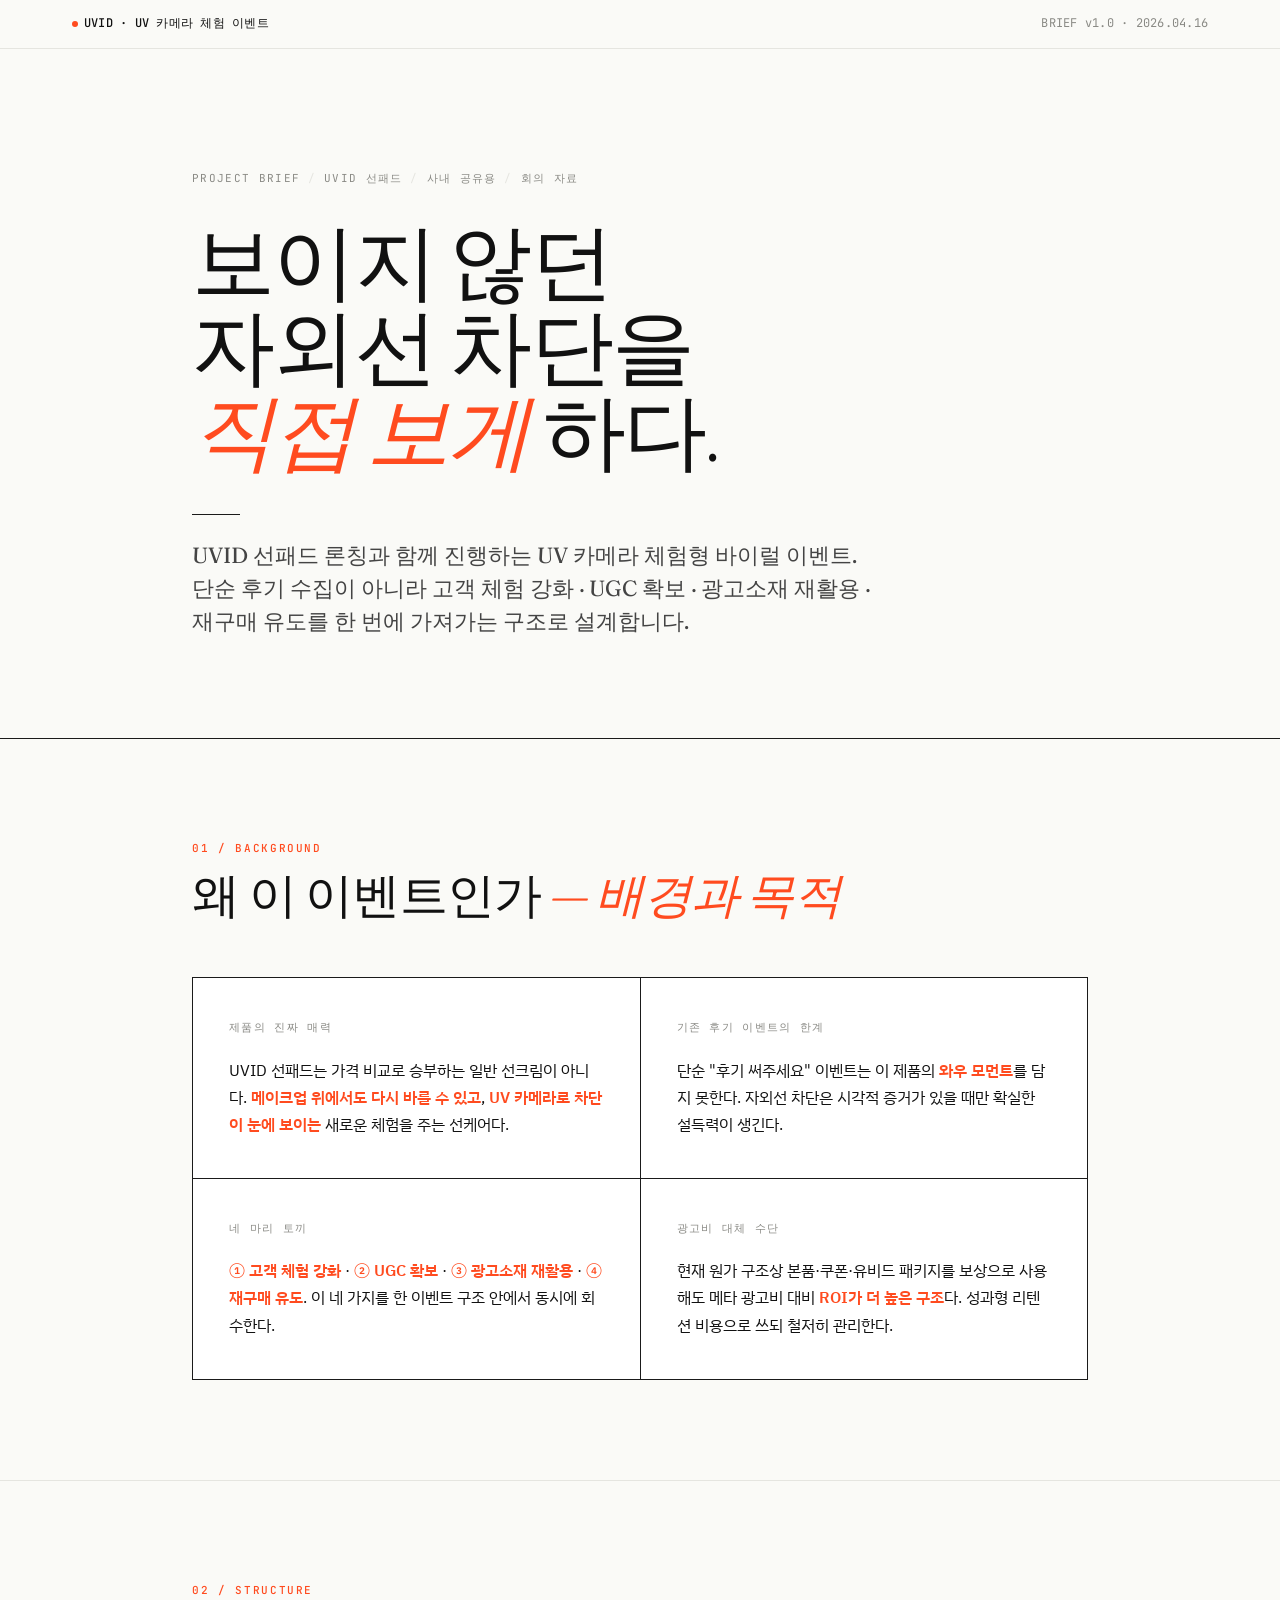
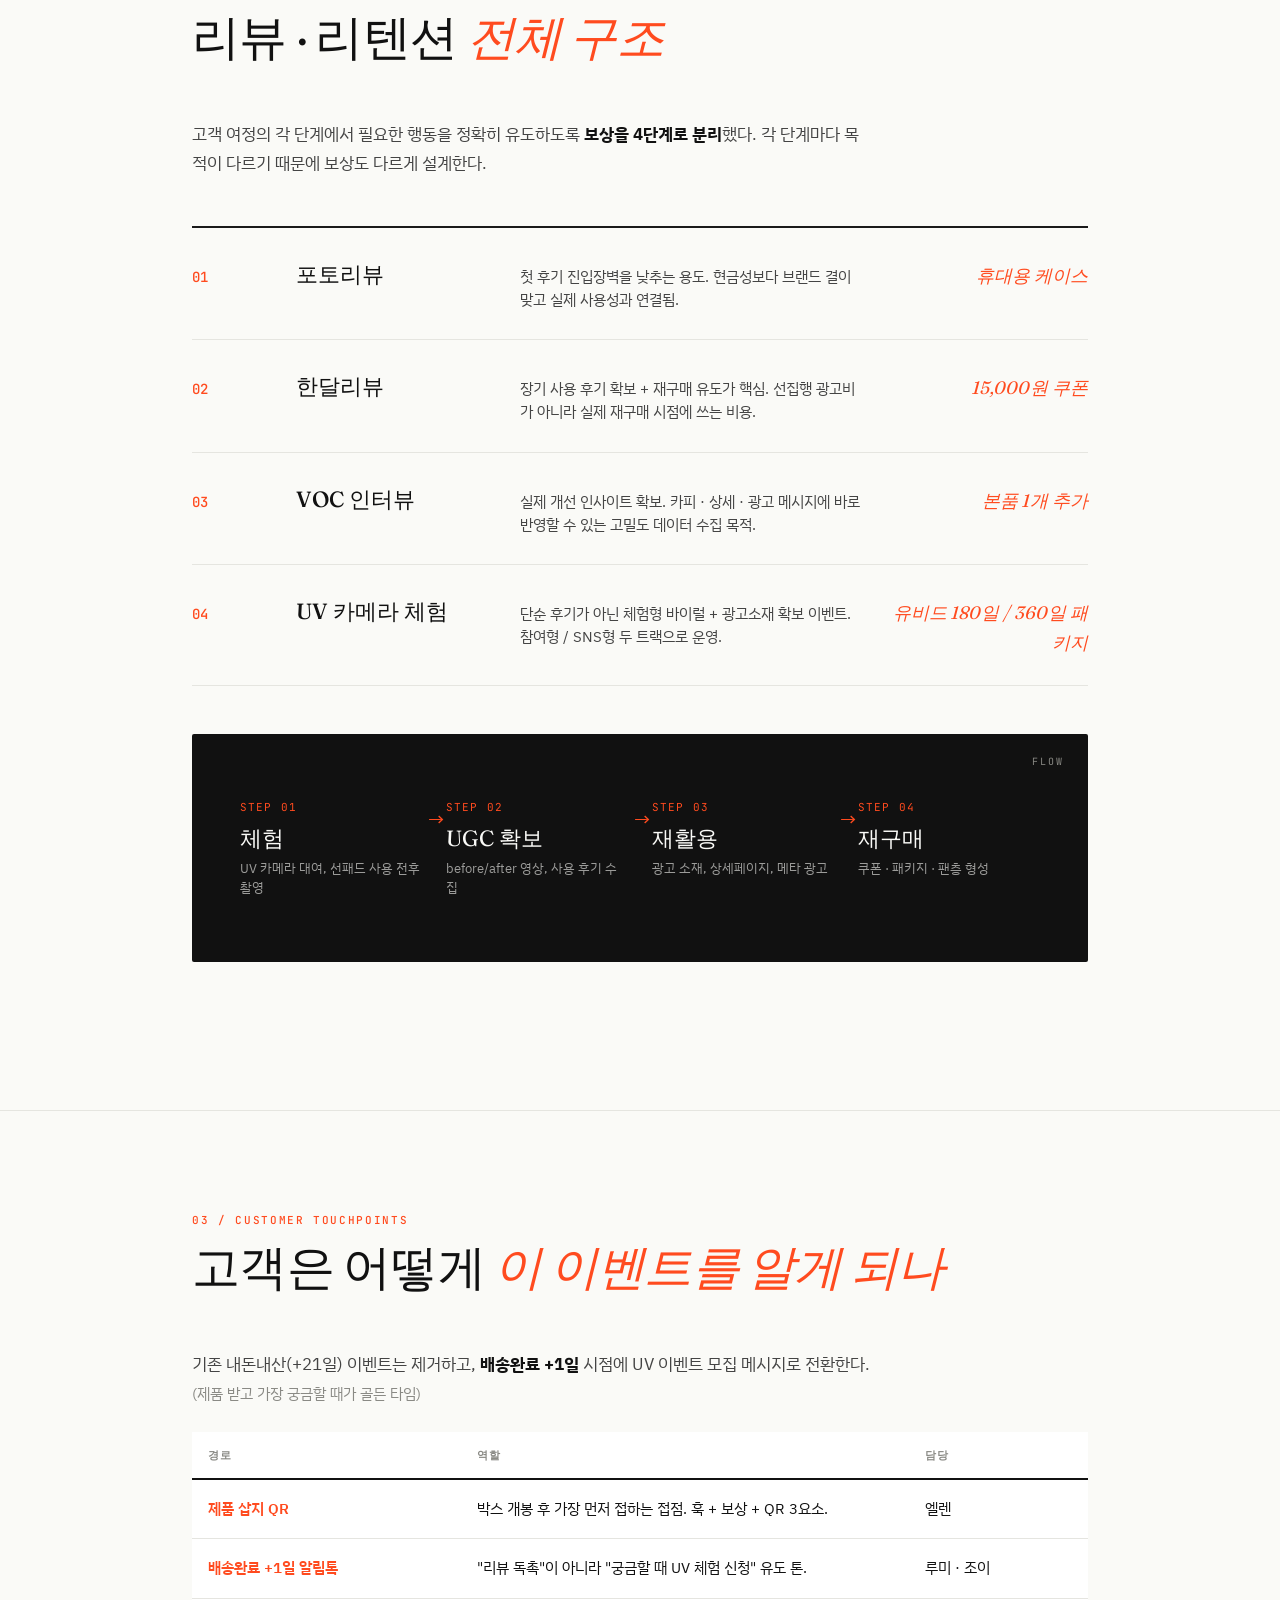
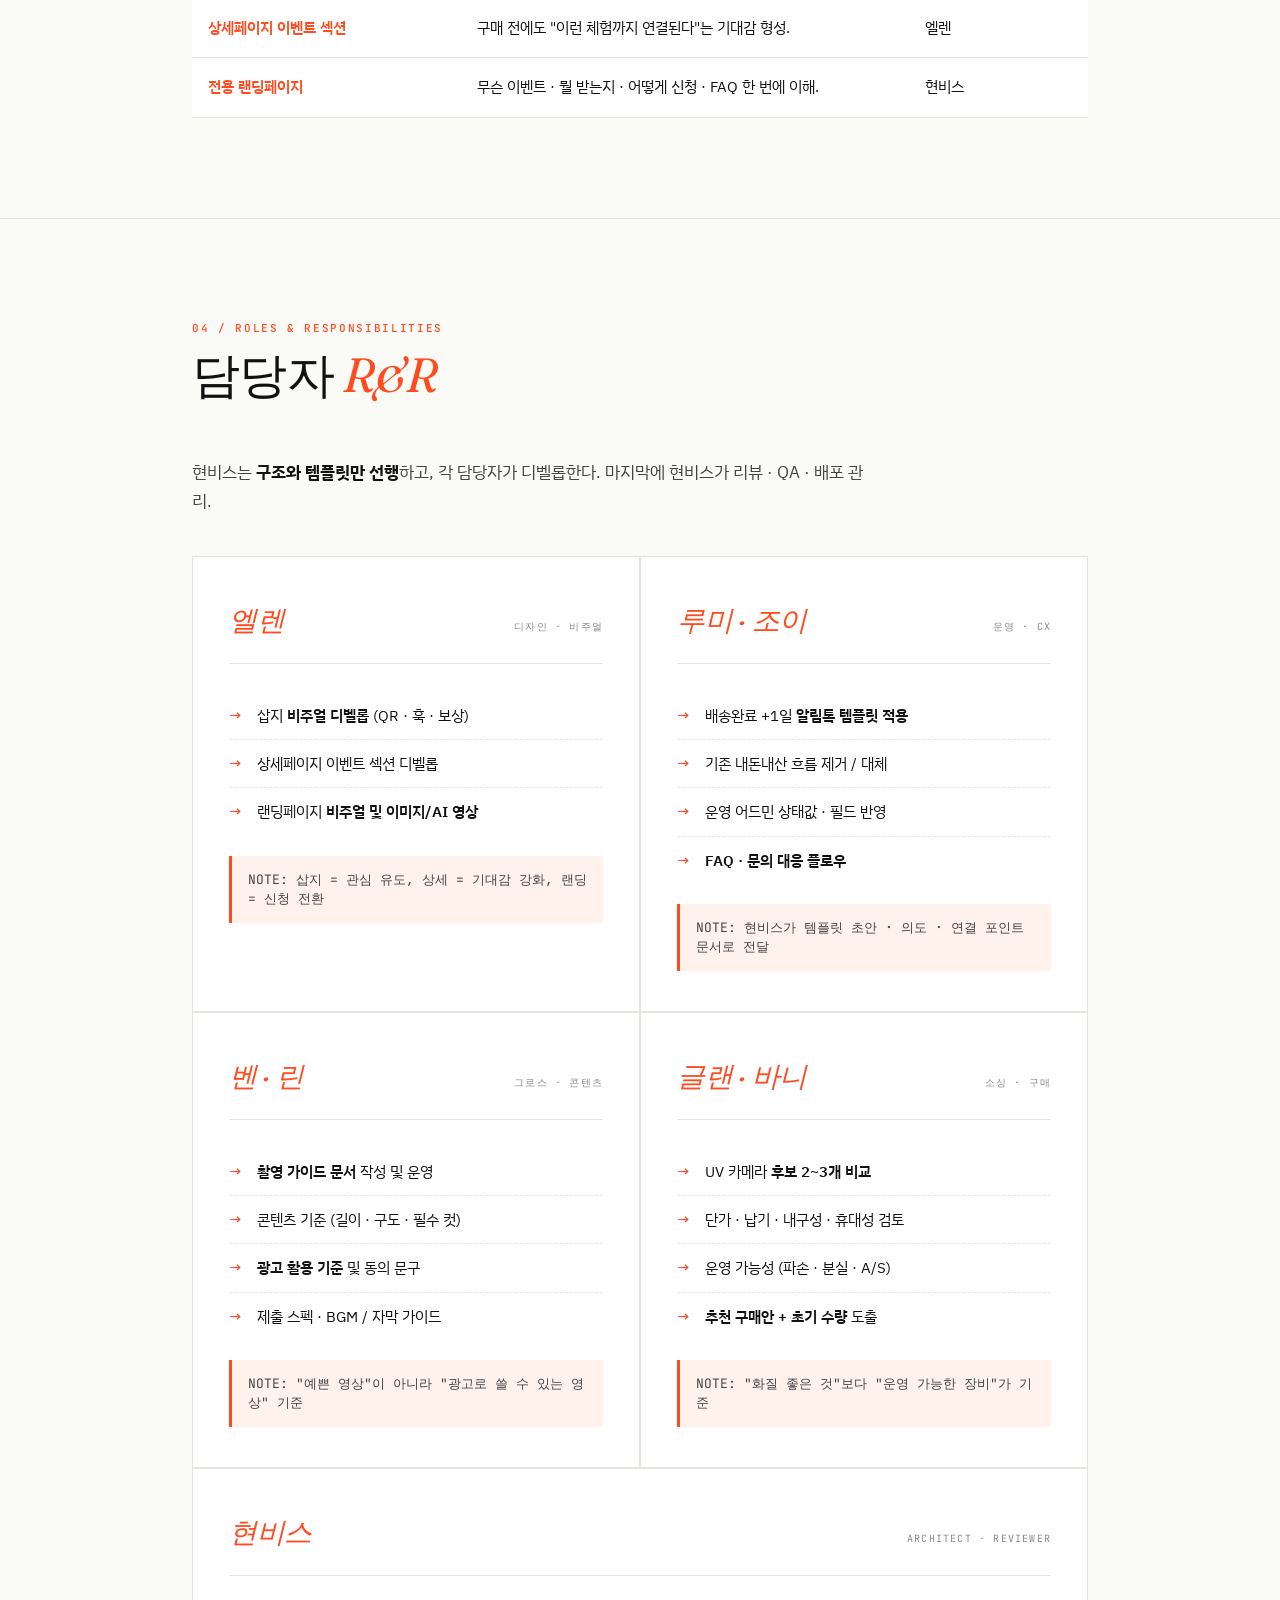
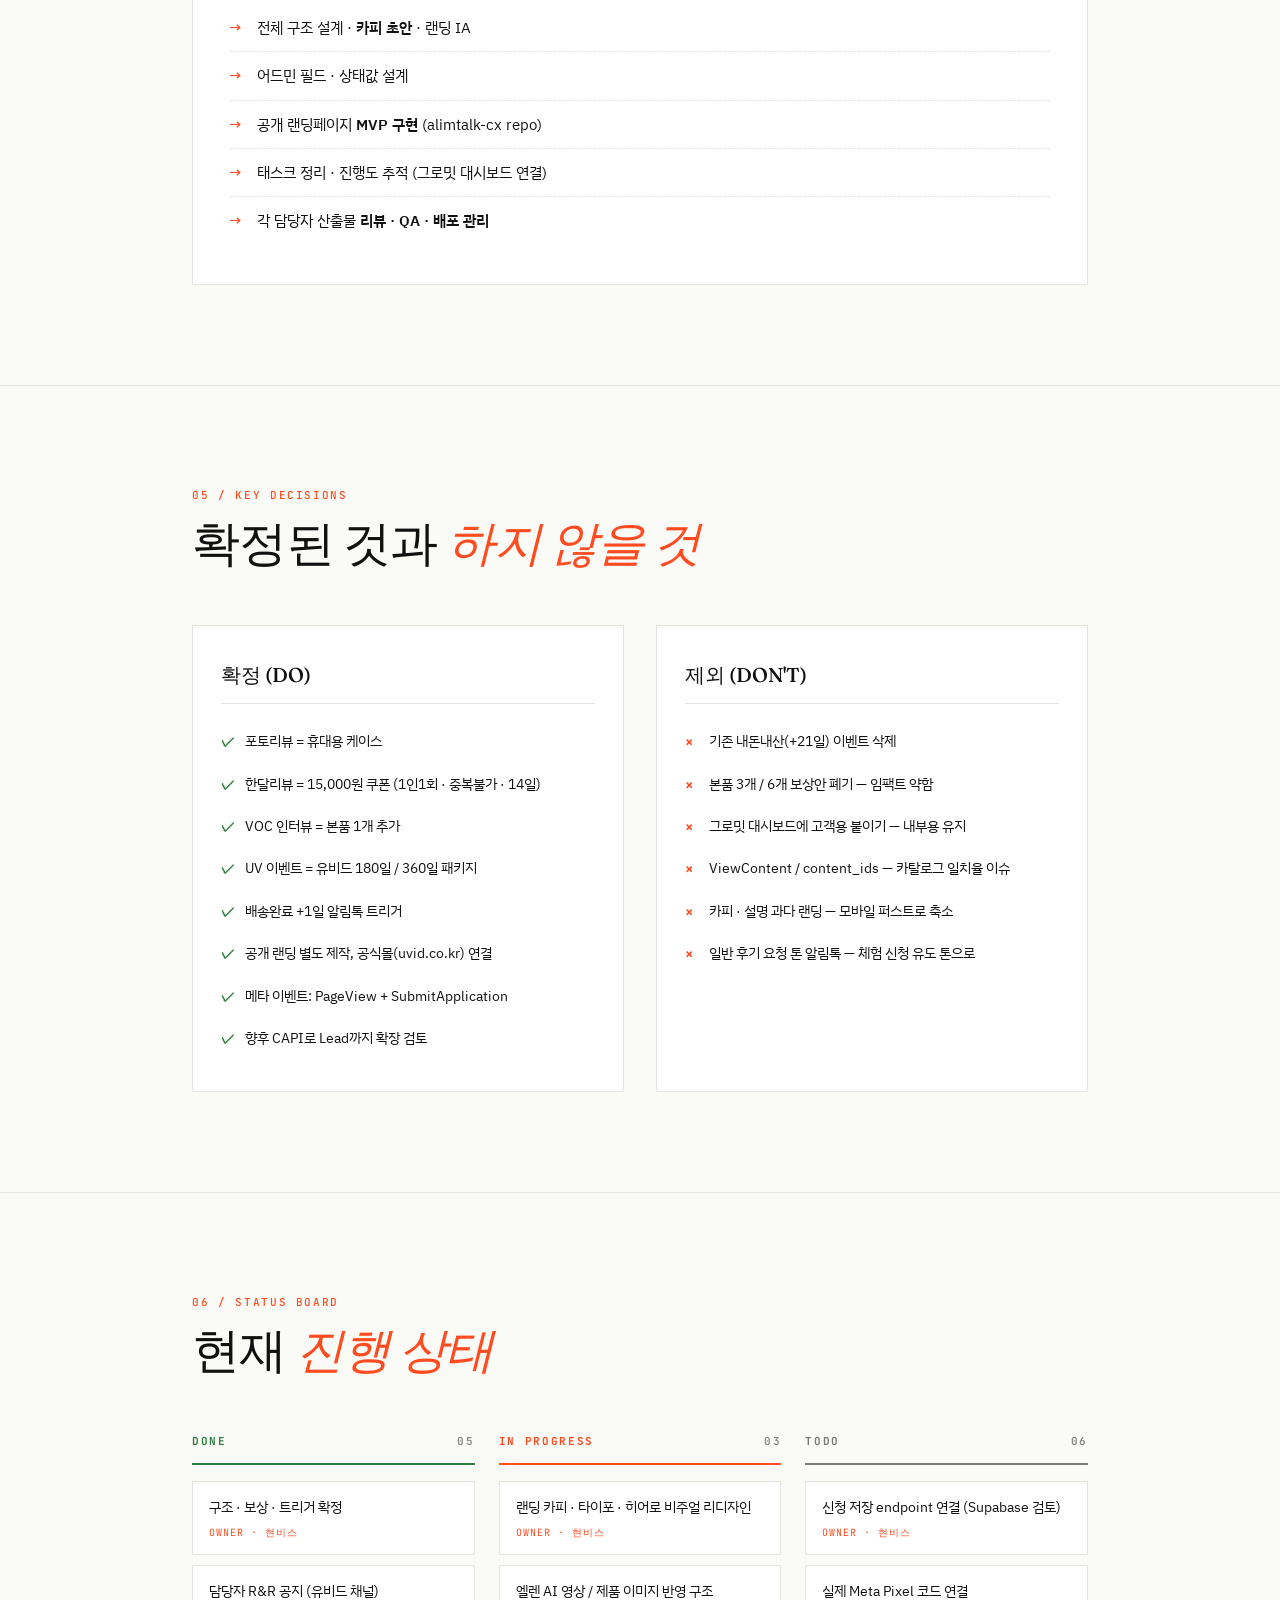
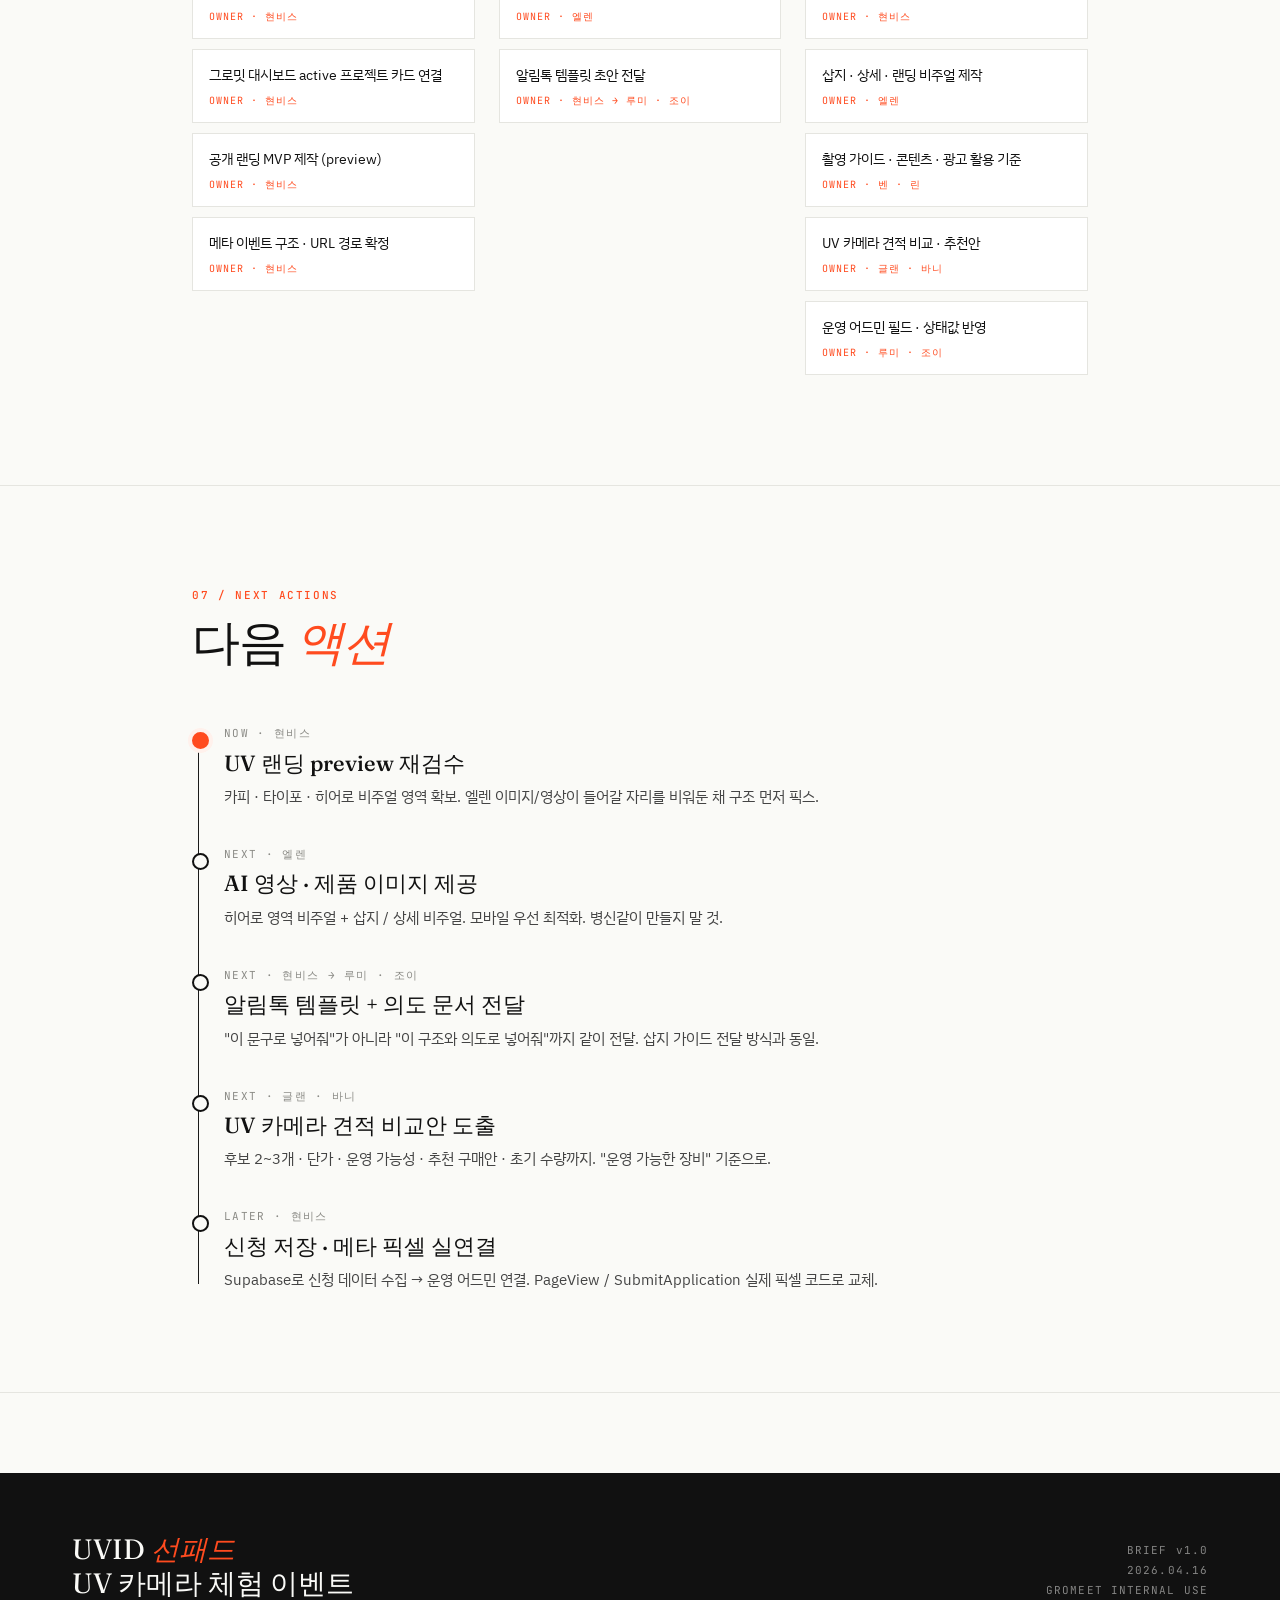
==== event/uv-brief/index.html @ d06ae0ca "Add UV camera event internal brief page" ====
<!DOCTYPE html>
<html lang="ko">
<head>
<meta charset="UTF-8">
<meta name="viewport" content="width=device-width, initial-scale=1.0">
<title>UVID 선패드 · UV 카메라 체험 이벤트 브리프</title>
<link rel="preconnect" href="https://fonts.googleapis.com">
<link rel="preconnect" href="https://fonts.gstatic.com" crossorigin>
<link href="https://fonts.googleapis.com/css2?family=Fraunces:ital,opsz,wght@0,9..144,300;0,9..144,400;0,9..144,600;0,9..144,800;1,9..144,400&family=IBM+Plex+Sans+KR:wght@300;400;500;600;700&family=JetBrains+Mono:wght@400;500&display=swap" rel="stylesheet">
<style>
  :root {
    --bg: #fafaf7;
    --paper: #ffffff;
    --ink: #111111;
    --ink-soft: #444444;
    --muted: #8a8a85;
    --line: #1a1a1a;
    --line-soft: #e5e5e0;
    --accent: #ff4b1f;
    --accent-soft: #fff1ec;
    --done: #2f7d3f;
    --doing: #c97b00;
    --todo: #7a7a75;
  }

  * { box-sizing: border-box; margin: 0; padding: 0; }

  html { scroll-behavior: smooth; }

  body {
    background: var(--bg);
    color: var(--ink);
    font-family: 'IBM Plex Sans KR', -apple-system, sans-serif;
    font-weight: 400;
    line-height: 1.65;
    font-feature-settings: "kern", "liga";
    -webkit-font-smoothing: antialiased;
    -moz-osx-font-smoothing: grayscale;
  }

  /* ============ LAYOUT ============ */
  .container {
    max-width: 960px;
    margin: 0 auto;
    padding: 0 32px;
  }

  .container-wide {
    max-width: 1200px;
    margin: 0 auto;
    padding: 0 32px;
  }

  /* ============ TOP BAR ============ */
  .topbar {
    position: sticky;
    top: 0;
    background: rgba(250, 250, 247, 0.92);
    backdrop-filter: blur(12px);
    -webkit-backdrop-filter: blur(12px);
    border-bottom: 1px solid var(--line-soft);
    z-index: 100;
    padding: 14px 0;
    font-family: 'JetBrains Mono', monospace;
    font-size: 12px;
    letter-spacing: 0.02em;
  }
  .topbar-inner {
    display: flex;
    justify-content: space-between;
    align-items: center;
    color: var(--muted);
  }
  .topbar-inner .proj {
    color: var(--ink);
    font-weight: 500;
  }
  .topbar-inner .dot {
    display: inline-block;
    width: 6px;
    height: 6px;
    background: var(--accent);
    border-radius: 50%;
    margin-right: 6px;
    animation: pulse 2s infinite;
  }
  @keyframes pulse {
    0%, 100% { opacity: 1; }
    50% { opacity: 0.4; }
  }

  /* ============ HERO ============ */
  .hero {
    padding: 120px 0 100px;
    border-bottom: 1px solid var(--line);
    position: relative;
  }
  .hero-meta {
    font-family: 'JetBrains Mono', monospace;
    font-size: 11px;
    color: var(--muted);
    letter-spacing: 0.12em;
    text-transform: uppercase;
    margin-bottom: 32px;
    display: flex;
    gap: 24px;
  }
  .hero-meta span {
    position: relative;
  }
  .hero-meta span:not(:last-child)::after {
    content: "/";
    position: absolute;
    right: -16px;
    color: var(--line-soft);
  }

  .hero h1 {
    font-family: 'Fraunces', serif;
    font-weight: 300;
    font-size: clamp(42px, 6.5vw, 84px);
    line-height: 1.02;
    letter-spacing: -0.02em;
    margin-bottom: 40px;
    color: var(--ink);
  }
  .hero h1 em {
    font-style: italic;
    font-weight: 400;
    color: var(--accent);
  }
  .hero-lead {
    font-family: 'Fraunces', serif;
    font-weight: 400;
    font-size: clamp(18px, 2vw, 22px);
    line-height: 1.5;
    color: var(--ink-soft);
    max-width: 680px;
  }
  .hero-lead::before {
    content: "";
    display: block;
    width: 48px;
    height: 1px;
    background: var(--line);
    margin-bottom: 24px;
  }

  /* ============ SECTION ============ */
  .section {
    padding: 100px 0;
    border-bottom: 1px solid var(--line-soft);
  }
  .section-num {
    font-family: 'JetBrains Mono', monospace;
    font-size: 11px;
    color: var(--accent);
    letter-spacing: 0.15em;
    margin-bottom: 12px;
    font-weight: 500;
  }
  .section-title {
    font-family: 'Fraunces', serif;
    font-weight: 400;
    font-size: clamp(32px, 4vw, 48px);
    line-height: 1.1;
    letter-spacing: -0.015em;
    margin-bottom: 56px;
    color: var(--ink);
  }
  .section-title em {
    font-style: italic;
    color: var(--accent);
  }

  /* ============ BACKGROUND SECTION ============ */
  .bg-grid {
    display: grid;
    grid-template-columns: 1fr 1fr;
    gap: 0;
    border-top: 1px solid var(--line);
    border-left: 1px solid var(--line);
  }
  .bg-cell {
    border-right: 1px solid var(--line);
    border-bottom: 1px solid var(--line);
    padding: 40px 36px;
    background: var(--paper);
  }
  .bg-cell h3 {
    font-family: 'JetBrains Mono', monospace;
    font-size: 11px;
    letter-spacing: 0.12em;
    text-transform: uppercase;
    color: var(--muted);
    margin-bottom: 20px;
    font-weight: 500;
  }
  .bg-cell p {
    font-size: 16px;
    line-height: 1.7;
    color: var(--ink);
  }
  .bg-cell strong {
    font-weight: 600;
    color: var(--accent);
  }

  /* ============ STRUCTURE DIAGRAM ============ */
  .flow-diagram {
    background: var(--ink);
    color: var(--bg);
    padding: 64px 48px;
    margin: 48px 0;
    border-radius: 2px;
    position: relative;
    overflow: hidden;
  }
  .flow-diagram::before {
    content: "FLOW";
    position: absolute;
    top: 20px;
    right: 24px;
    font-family: 'JetBrains Mono', monospace;
    font-size: 10px;
    letter-spacing: 0.2em;
    color: var(--muted);
  }
  .flow-steps {
    display: grid;
    grid-template-columns: repeat(4, 1fr);
    gap: 24px;
    align-items: start;
  }
  .flow-step {
    position: relative;
  }
  .flow-step:not(:last-child)::after {
    content: "→";
    position: absolute;
    right: -22px;
    top: 4px;
    color: var(--accent);
    font-size: 20px;
  }
  .flow-step-num {
    font-family: 'JetBrains Mono', monospace;
    font-size: 11px;
    color: var(--accent);
    letter-spacing: 0.1em;
    margin-bottom: 8px;
  }
  .flow-step-title {
    font-family: 'Fraunces', serif;
    font-size: 22px;
    font-weight: 400;
    margin-bottom: 8px;
    line-height: 1.2;
  }
  .flow-step-desc {
    font-size: 13px;
    color: rgba(250, 250, 247, 0.6);
    line-height: 1.5;
  }

  /* ============ REWARDS TABLE ============ */
  .rewards {
    border-top: 2px solid var(--line);
  }
  .reward-row {
    display: grid;
    grid-template-columns: 80px 200px 1fr 200px;
    gap: 24px;
    padding: 28px 0;
    border-bottom: 1px solid var(--line-soft);
    align-items: baseline;
  }
  .reward-row:hover {
    background: var(--accent-soft);
    margin: 0 -16px;
    padding-left: 16px;
    padding-right: 16px;
    transition: all 0.2s ease;
  }
  .reward-num {
    font-family: 'JetBrains Mono', monospace;
    font-size: 14px;
    color: var(--accent);
    font-weight: 500;
  }
  .reward-stage {
    font-family: 'Fraunces', serif;
    font-size: 22px;
    font-weight: 500;
  }
  .reward-desc {
    font-size: 15px;
    color: var(--ink-soft);
    line-height: 1.55;
  }
  .reward-prize {
    text-align: right;
    font-family: 'Fraunces', serif;
    font-style: italic;
    font-size: 18px;
    color: var(--accent);
  }

  /* ============ RNR CARDS ============ */
  .rnr-grid {
    display: grid;
    grid-template-columns: repeat(2, 1fr);
    gap: 2px;
    background: var(--line-soft);
    border: 1px solid var(--line-soft);
  }
  .rnr-card {
    background: var(--paper);
    padding: 40px 36px;
    position: relative;
    transition: background 0.25s ease;
  }
  .rnr-card:hover {
    background: var(--bg);
  }
  .rnr-header {
    display: flex;
    justify-content: space-between;
    align-items: baseline;
    margin-bottom: 28px;
    padding-bottom: 20px;
    border-bottom: 1px solid var(--line-soft);
  }
  .rnr-name {
    font-family: 'Fraunces', serif;
    font-size: 28px;
    font-weight: 500;
    letter-spacing: -0.01em;
  }
  .rnr-name em {
    font-style: italic;
    color: var(--accent);
  }
  .rnr-role-tag {
    font-family: 'JetBrains Mono', monospace;
    font-size: 10px;
    color: var(--muted);
    letter-spacing: 0.12em;
    text-transform: uppercase;
  }
  .rnr-task-list {
    list-style: none;
    padding: 0;
  }
  .rnr-task-list li {
    padding: 12px 0;
    padding-left: 28px;
    position: relative;
    font-size: 15px;
    line-height: 1.55;
    color: var(--ink);
    border-bottom: 1px dashed var(--line-soft);
  }
  .rnr-task-list li:last-child {
    border-bottom: none;
  }
  .rnr-task-list li::before {
    content: "→";
    position: absolute;
    left: 0;
    color: var(--accent);
    font-weight: 500;
  }
  .rnr-task-list li strong {
    font-weight: 600;
  }
  .rnr-note {
    margin-top: 20px;
    padding: 14px 16px;
    background: var(--accent-soft);
    border-left: 3px solid var(--accent);
    font-size: 13px;
    color: var(--ink-soft);
    font-family: 'JetBrains Mono', monospace;
    line-height: 1.5;
  }

  /* ============ TIMELINE ============ */
  .timeline {
    position: relative;
    padding-left: 32px;
  }
  .timeline::before {
    content: "";
    position: absolute;
    left: 6px;
    top: 8px;
    bottom: 8px;
    width: 1px;
    background: var(--line);
  }
  .tl-item {
    position: relative;
    padding-bottom: 36px;
  }
  .tl-item:last-child { padding-bottom: 0; }
  .tl-item::before {
    content: "";
    position: absolute;
    left: -32px;
    top: 8px;
    width: 13px;
    height: 13px;
    background: var(--bg);
    border: 2px solid var(--ink);
    border-radius: 50%;
  }
  .tl-item.done::before { background: var(--ink); }
  .tl-item.doing::before {
    background: var(--accent);
    border-color: var(--accent);
    box-shadow: 0 0 0 4px var(--accent-soft);
  }
  .tl-phase {
    font-family: 'JetBrains Mono', monospace;
    font-size: 11px;
    color: var(--muted);
    letter-spacing: 0.12em;
    text-transform: uppercase;
    margin-bottom: 6px;
  }
  .tl-title {
    font-family: 'Fraunces', serif;
    font-size: 22px;
    font-weight: 500;
    margin-bottom: 8px;
    line-height: 1.3;
  }
  .tl-desc {
    font-size: 15px;
    color: var(--ink-soft);
    line-height: 1.6;
  }

  /* ============ DECISIONS ============ */
  .decisions {
    display: grid;
    grid-template-columns: 1fr 1fr;
    gap: 32px;
  }
  .decision-box {
    background: var(--paper);
    border: 1px solid var(--line-soft);
    padding: 32px 28px;
  }
  .decision-box h4 {
    font-family: 'Fraunces', serif;
    font-weight: 500;
    font-size: 20px;
    margin-bottom: 16px;
    padding-bottom: 12px;
    border-bottom: 1px solid var(--line-soft);
  }
  .decision-box ul {
    list-style: none;
    padding: 0;
  }
  .decision-box li {
    padding: 10px 0;
    padding-left: 24px;
    position: relative;
    font-size: 14px;
    line-height: 1.6;
    color: var(--ink);
  }
  .decision-box.positive li::before {
    content: "✓";
    position: absolute;
    left: 0;
    color: var(--done);
    font-weight: 700;
  }
  .decision-box.negative li::before {
    content: "×";
    position: absolute;
    left: 0;
    color: var(--accent);
    font-weight: 700;
  }

  /* ============ STATUS BOARD ============ */
  .status-board {
    display: grid;
    grid-template-columns: repeat(3, 1fr);
    gap: 24px;
  }
  .status-col h4 {
    font-family: 'JetBrains Mono', monospace;
    font-size: 11px;
    letter-spacing: 0.15em;
    text-transform: uppercase;
    padding-bottom: 12px;
    border-bottom: 2px solid var(--ink);
    margin-bottom: 16px;
    display: flex;
    justify-content: space-between;
  }
  .status-col h4 .count {
    color: var(--muted);
  }
  .status-col.done h4 { border-color: var(--done); color: var(--done); }
  .status-col.doing h4 { border-color: var(--accent); color: var(--accent); }
  .status-col.todo h4 { border-color: var(--todo); color: var(--todo); }

  .status-card {
    background: var(--paper);
    border: 1px solid var(--line-soft);
    padding: 14px 16px;
    margin-bottom: 10px;
    font-size: 14px;
    line-height: 1.5;
    transition: transform 0.15s ease, box-shadow 0.15s ease;
  }
  .status-card:hover {
    transform: translateY(-2px);
    box-shadow: 0 4px 12px rgba(0,0,0,0.06);
  }
  .status-card .owner {
    font-family: 'JetBrains Mono', monospace;
    font-size: 10px;
    color: var(--accent);
    letter-spacing: 0.1em;
    text-transform: uppercase;
    margin-top: 8px;
  }

  /* ============ TRIGGER TABLE ============ */
  .trigger-table {
    width: 100%;
    border-collapse: collapse;
    margin-top: 24px;
  }
  .trigger-table th {
    text-align: left;
    padding: 14px 16px;
    font-family: 'JetBrains Mono', monospace;
    font-size: 11px;
    letter-spacing: 0.12em;
    text-transform: uppercase;
    color: var(--muted);
    border-bottom: 2px solid var(--ink);
    background: var(--paper);
  }
  .trigger-table td {
    padding: 18px 16px;
    border-bottom: 1px solid var(--line-soft);
    font-size: 15px;
    line-height: 1.5;
    background: var(--paper);
  }
  .trigger-table tr:hover td {
    background: var(--accent-soft);
  }
  .trigger-table td strong { color: var(--accent); font-weight: 600; }

  /* ============ FOOTER ============ */
  .footer {
    padding: 60px 0 80px;
    background: var(--ink);
    color: var(--bg);
    margin-top: 80px;
  }
  .footer-inner {
    display: flex;
    justify-content: space-between;
    align-items: flex-end;
    flex-wrap: wrap;
    gap: 24px;
  }
  .footer-brand {
    font-family: 'Fraunces', serif;
    font-size: 28px;
    font-weight: 400;
    line-height: 1.2;
  }
  .footer-brand em {
    font-style: italic;
    color: var(--accent);
  }
  .footer-meta {
    font-family: 'JetBrains Mono', monospace;
    font-size: 11px;
    color: rgba(250, 250, 247, 0.5);
    text-align: right;
    letter-spacing: 0.1em;
    line-height: 1.8;
  }

  /* ============ RESPONSIVE ============ */
  @media (max-width: 768px) {
    .container, .container-wide { padding: 0 20px; }
    .hero { padding: 80px 0 60px; }
    .section { padding: 60px 0; }
    .bg-grid { grid-template-columns: 1fr; }
    .flow-steps { grid-template-columns: 1fr; gap: 32px; }
    .flow-step:not(:last-child)::after {
      content: "↓";
      right: 50%;
      top: auto;
      bottom: -24px;
      transform: translateX(50%);
    }
    .flow-diagram { padding: 40px 28px; }
    .reward-row {
      grid-template-columns: 1fr;
      gap: 8px;
    }
    .reward-prize { text-align: left; }
    .rnr-grid { grid-template-columns: 1fr; }
    .decisions { grid-template-columns: 1fr; }
    .status-board { grid-template-columns: 1fr; }
    .hero-meta { flex-direction: column; gap: 6px; }
    .hero-meta span:not(:last-child)::after { display: none; }
    .trigger-table th, .trigger-table td { padding: 12px 10px; font-size: 13px; }
  }

  /* ============ SCROLL REVEAL ============ */
  .reveal {
    opacity: 0;
    transform: translateY(20px);
    transition: opacity 0.8s ease, transform 0.8s ease;
  }
  .reveal.visible {
    opacity: 1;
    transform: translateY(0);
  }
</style>
</head>
<body>

<!-- ============ TOP BAR ============ -->
<div class="topbar">
  <div class="container-wide topbar-inner">
    <div><span class="dot"></span><span class="proj">UVID · UV 카메라 체험 이벤트</span></div>
    <div>BRIEF v1.0 · 2026.04.16</div>
  </div>
</div>

<!-- ============ HERO ============ -->
<section class="hero">
  <div class="container">
    <div class="hero-meta">
      <span>PROJECT BRIEF</span>
      <span>UVID 선패드</span>
      <span>사내 공유용</span>
      <span>회의 자료</span>
    </div>
    <h1>
      보이지 않던<br>
      자외선 차단을<br>
      <em>직접 보게</em> 하다.
    </h1>
    <p class="hero-lead">
      UVID 선패드 론칭과 함께 진행하는 UV 카메라 체험형 바이럴 이벤트.
      단순 후기 수집이 아니라 고객 체험 강화 · UGC 확보 · 광고소재 재활용 ·
      재구매 유도를 한 번에 가져가는 구조로 설계합니다.
    </p>
  </div>
</section>

<!-- ============ 01 BACKGROUND ============ -->
<section class="section" id="background">
  <div class="container">
    <div class="section-num">01 / BACKGROUND</div>
    <h2 class="section-title">왜 이 이벤트인가 <em>— 배경과 목적</em></h2>

    <div class="bg-grid">
      <div class="bg-cell">
        <h3>제품의 진짜 매력</h3>
        <p>
          UVID 선패드는 가격 비교로 승부하는 일반 선크림이 아니다.
          <strong>메이크업 위에서도 다시 바를 수 있고</strong>,
          <strong>UV 카메라로 차단이 눈에 보이는</strong>
          새로운 체험을 주는 선케어다.
        </p>
      </div>
      <div class="bg-cell">
        <h3>기존 후기 이벤트의 한계</h3>
        <p>
          단순 "후기 써주세요" 이벤트는 이 제품의 <strong>와우 모먼트</strong>를
          담지 못한다. 자외선 차단은 시각적 증거가 있을 때만
          확실한 설득력이 생긴다.
        </p>
      </div>
      <div class="bg-cell">
        <h3>네 마리 토끼</h3>
        <p>
          <strong>① 고객 체험 강화</strong> ·
          <strong>② UGC 확보</strong> ·
          <strong>③ 광고소재 재활용</strong> ·
          <strong>④ 재구매 유도</strong>.
          이 네 가지를 한 이벤트 구조 안에서 동시에 회수한다.
        </p>
      </div>
      <div class="bg-cell">
        <h3>광고비 대체 수단</h3>
        <p>
          현재 원가 구조상 본품·쿠폰·유비드 패키지를 보상으로 사용해도
          메타 광고비 대비 <strong>ROI가 더 높은 구조</strong>다.
          성과형 리텐션 비용으로 쓰되 철저히 관리한다.
        </p>
      </div>
    </div>
  </div>
</section>

<!-- ============ 02 STRUCTURE ============ -->
<section class="section" id="structure">
  <div class="container">
    <div class="section-num">02 / STRUCTURE</div>
    <h2 class="section-title">리뷰 · 리텐션 <em>전체 구조</em></h2>

    <p style="font-size: 17px; line-height: 1.7; color: var(--ink-soft); margin-bottom: 48px; max-width: 680px;">
      고객 여정의 각 단계에서 필요한 행동을 정확히 유도하도록
      <strong style="color: var(--ink);">보상을 4단계로 분리</strong>했다.
      각 단계마다 목적이 다르기 때문에 보상도 다르게 설계한다.
    </p>

    <div class="rewards">
      <div class="reward-row">
        <div class="reward-num">01</div>
        <div class="reward-stage">포토리뷰</div>
        <div class="reward-desc">
          첫 후기 진입장벽을 낮추는 용도.
          현금성보다 브랜드 결이 맞고 실제 사용성과 연결됨.
        </div>
        <div class="reward-prize">휴대용 케이스</div>
      </div>

      <div class="reward-row">
        <div class="reward-num">02</div>
        <div class="reward-stage">한달리뷰</div>
        <div class="reward-desc">
          장기 사용 후기 확보 + 재구매 유도가 핵심.
          선집행 광고비가 아니라 실제 재구매 시점에 쓰는 비용.
        </div>
        <div class="reward-prize">15,000원 쿠폰</div>
      </div>

      <div class="reward-row">
        <div class="reward-num">03</div>
        <div class="reward-stage">VOC 인터뷰</div>
        <div class="reward-desc">
          실제 개선 인사이트 확보. 카피 · 상세 · 광고 메시지에
          바로 반영할 수 있는 고밀도 데이터 수집 목적.
        </div>
        <div class="reward-prize">본품 1개 추가</div>
      </div>

      <div class="reward-row">
        <div class="reward-num">04</div>
        <div class="reward-stage">UV 카메라 체험</div>
        <div class="reward-desc">
          단순 후기가 아닌 체험형 바이럴 + 광고소재 확보 이벤트.
          참여형 / SNS형 두 트랙으로 운영.
        </div>
        <div class="reward-prize">유비드 180일 / 360일 패키지</div>
      </div>
    </div>

    <div class="flow-diagram">
      <div class="flow-steps">
        <div class="flow-step">
          <div class="flow-step-num">STEP 01</div>
          <div class="flow-step-title">체험</div>
          <div class="flow-step-desc">UV 카메라 대여, 선패드 사용 전후 촬영</div>
        </div>
        <div class="flow-step">
          <div class="flow-step-num">STEP 02</div>
          <div class="flow-step-title">UGC 확보</div>
          <div class="flow-step-desc">before/after 영상, 사용 후기 수집</div>
        </div>
        <div class="flow-step">
          <div class="flow-step-num">STEP 03</div>
          <div class="flow-step-title">재활용</div>
          <div class="flow-step-desc">광고 소재, 상세페이지, 메타 광고</div>
        </div>
        <div class="flow-step">
          <div class="flow-step-num">STEP 04</div>
          <div class="flow-step-title">재구매</div>
          <div class="flow-step-desc">쿠폰 · 패키지 · 팬층 형성</div>
        </div>
      </div>
    </div>
  </div>
</section>

<!-- ============ 03 TRIGGER ============ -->
<section class="section" id="trigger">
  <div class="container">
    <div class="section-num">03 / CUSTOMER TOUCHPOINTS</div>
    <h2 class="section-title">고객은 어떻게 <em>이 이벤트를 알게 되나</em></h2>

    <p style="font-size: 17px; line-height: 1.7; color: var(--ink-soft); margin-bottom: 24px; max-width: 680px;">
      기존 내돈내산(+21일) 이벤트는 제거하고,
      <strong style="color: var(--ink);">배송완료 +1일</strong> 시점에
      UV 이벤트 모집 메시지로 전환한다.
      <span style="color: var(--muted); font-size: 15px;">(제품 받고 가장 궁금할 때가 골든 타임)</span>
    </p>

    <table class="trigger-table">
      <thead>
        <tr>
          <th style="width: 30%;">경로</th>
          <th style="width: 50%;">역할</th>
          <th style="width: 20%;">담당</th>
        </tr>
      </thead>
      <tbody>
        <tr>
          <td><strong>제품 삽지 QR</strong></td>
          <td>박스 개봉 후 가장 먼저 접하는 접점. 훅 + 보상 + QR 3요소.</td>
          <td>엘렌</td>
        </tr>
        <tr>
          <td><strong>배송완료 +1일 알림톡</strong></td>
          <td>"리뷰 독촉"이 아니라 "궁금할 때 UV 체험 신청" 유도 톤.</td>
          <td>루미 · 조이</td>
        </tr>
        <tr>
          <td><strong>상세페이지 이벤트 섹션</strong></td>
          <td>구매 전에도 "이런 체험까지 연결된다"는 기대감 형성.</td>
          <td>엘렌</td>
        </tr>
        <tr>
          <td><strong>전용 랜딩페이지</strong></td>
          <td>무슨 이벤트 · 뭘 받는지 · 어떻게 신청 · FAQ 한 번에 이해.</td>
          <td>현비스</td>
        </tr>
      </tbody>
    </table>
  </div>
</section>

<!-- ============ 04 R&R ============ -->
<section class="section" id="rnr">
  <div class="container">
    <div class="section-num">04 / ROLES &amp; RESPONSIBILITIES</div>
    <h2 class="section-title">담당자 <em>R&amp;R</em></h2>

    <p style="font-size: 17px; line-height: 1.7; color: var(--ink-soft); margin-bottom: 40px; max-width: 680px;">
      현비스는 <strong style="color: var(--ink);">구조와 템플릿만 선행</strong>하고,
      각 담당자가 디벨롭한다. 마지막에 현비스가 리뷰 · QA · 배포 관리.
    </p>

    <div class="rnr-grid">

      <div class="rnr-card">
        <div class="rnr-header">
          <div class="rnr-name"><em>엘렌</em></div>
          <div class="rnr-role-tag">디자인 · 비주얼</div>
        </div>
        <ul class="rnr-task-list">
          <li>삽지 <strong>비주얼 디벨롭</strong> (QR · 훅 · 보상)</li>
          <li>상세페이지 이벤트 섹션 디벨롭</li>
          <li>랜딩페이지 <strong>비주얼 및 이미지/AI 영상</strong></li>
        </ul>
        <div class="rnr-note">NOTE: 삽지 = 관심 유도, 상세 = 기대감 강화, 랜딩 = 신청 전환</div>
      </div>

      <div class="rnr-card">
        <div class="rnr-header">
          <div class="rnr-name"><em>루미 · 조이</em></div>
          <div class="rnr-role-tag">운영 · CX</div>
        </div>
        <ul class="rnr-task-list">
          <li>배송완료 +1일 <strong>알림톡 템플릿 적용</strong></li>
          <li>기존 내돈내산 흐름 제거 / 대체</li>
          <li>운영 어드민 상태값 · 필드 반영</li>
          <li><strong>FAQ · 문의 대응 플로우</strong></li>
        </ul>
        <div class="rnr-note">NOTE: 현비스가 템플릿 초안 · 의도 · 연결 포인트 문서로 전달</div>
      </div>

      <div class="rnr-card">
        <div class="rnr-header">
          <div class="rnr-name"><em>벤 · 린</em></div>
          <div class="rnr-role-tag">그로스 · 콘텐츠</div>
        </div>
        <ul class="rnr-task-list">
          <li><strong>촬영 가이드 문서</strong> 작성 및 운영</li>
          <li>콘텐츠 기준 (길이 · 구도 · 필수 컷)</li>
          <li><strong>광고 활용 기준</strong> 및 동의 문구</li>
          <li>제출 스펙 · BGM / 자막 가이드</li>
        </ul>
        <div class="rnr-note">NOTE: "예쁜 영상"이 아니라 "광고로 쓸 수 있는 영상" 기준</div>
      </div>

      <div class="rnr-card">
        <div class="rnr-header">
          <div class="rnr-name"><em>글랜 · 바니</em></div>
          <div class="rnr-role-tag">소싱 · 구매</div>
        </div>
        <ul class="rnr-task-list">
          <li>UV 카메라 <strong>후보 2~3개 비교</strong></li>
          <li>단가 · 납기 · 내구성 · 휴대성 검토</li>
          <li>운영 가능성 (파손 · 분실 · A/S)</li>
          <li><strong>추천 구매안 + 초기 수량</strong> 도출</li>
        </ul>
        <div class="rnr-note">NOTE: "화질 좋은 것"보다 "운영 가능한 장비"가 기준</div>
      </div>

      <div class="rnr-card" style="grid-column: 1 / -1;">
        <div class="rnr-header">
          <div class="rnr-name"><em>현비스</em></div>
          <div class="rnr-role-tag">Architect · Reviewer</div>
        </div>
        <ul class="rnr-task-list">
          <li>전체 구조 설계 · <strong>카피 초안</strong> · 랜딩 IA</li>
          <li>어드민 필드 · 상태값 설계</li>
          <li>공개 랜딩페이지 <strong>MVP 구현</strong> (alimtalk-cx repo)</li>
          <li>태스크 정리 · 진행도 추적 (그로밋 대시보드 연결)</li>
          <li>각 담당자 산출물 <strong>리뷰 · QA · 배포 관리</strong></li>
        </ul>
      </div>

    </div>
  </div>
</section>

<!-- ============ 05 KEY DECISIONS ============ -->
<section class="section" id="decisions">
  <div class="container">
    <div class="section-num">05 / KEY DECISIONS</div>
    <h2 class="section-title">확정된 것과 <em>하지 않을 것</em></h2>

    <div class="decisions">
      <div class="decision-box positive">
        <h4>확정 (DO)</h4>
        <ul>
          <li>포토리뷰 = 휴대용 케이스</li>
          <li>한달리뷰 = 15,000원 쿠폰 (1인1회 · 중복불가 · 14일)</li>
          <li>VOC 인터뷰 = 본품 1개 추가</li>
          <li>UV 이벤트 = 유비드 180일 / 360일 패키지</li>
          <li>배송완료 +1일 알림톡 트리거</li>
          <li>공개 랜딩 별도 제작, 공식몰(uvid.co.kr) 연결</li>
          <li>메타 이벤트: PageView + SubmitApplication</li>
          <li>향후 CAPI로 Lead까지 확장 검토</li>
        </ul>
      </div>

      <div class="decision-box negative">
        <h4>제외 (DON'T)</h4>
        <ul>
          <li>기존 내돈내산(+21일) 이벤트 삭제</li>
          <li>본품 3개 / 6개 보상안 폐기 — 임팩트 약함</li>
          <li>그로밋 대시보드에 고객용 붙이기 — 내부용 유지</li>
          <li>ViewContent / content_ids — 카탈로그 일치율 이슈</li>
          <li>카피 · 설명 과다 랜딩 — 모바일 퍼스트로 축소</li>
          <li>일반 후기 요청 톤 알림톡 — 체험 신청 유도 톤으로</li>
        </ul>
      </div>
    </div>
  </div>
</section>

<!-- ============ 06 STATUS ============ -->
<section class="section" id="status">
  <div class="container">
    <div class="section-num">06 / STATUS BOARD</div>
    <h2 class="section-title">현재 <em>진행 상태</em></h2>

    <div class="status-board">
      <div class="status-col done">
        <h4>DONE <span class="count">05</span></h4>
        <div class="status-card">
          구조 · 보상 · 트리거 확정
          <div class="owner">OWNER · 현비스</div>
        </div>
        <div class="status-card">
          담당자 R&amp;R 공지 (유비드 채널)
          <div class="owner">OWNER · 현비스</div>
        </div>
        <div class="status-card">
          그로밋 대시보드 active 프로젝트 카드 연결
          <div class="owner">OWNER · 현비스</div>
        </div>
        <div class="status-card">
          공개 랜딩 MVP 제작 (preview)
          <div class="owner">OWNER · 현비스</div>
        </div>
        <div class="status-card">
          메타 이벤트 구조 · URL 경로 확정
          <div class="owner">OWNER · 현비스</div>
        </div>
      </div>

      <div class="status-col doing">
        <h4>IN PROGRESS <span class="count">03</span></h4>
        <div class="status-card">
          랜딩 카피 · 타이포 · 히어로 비주얼 리디자인
          <div class="owner">OWNER · 현비스</div>
        </div>
        <div class="status-card">
          엘렌 AI 영상 / 제품 이미지 반영 구조
          <div class="owner">OWNER · 엘렌</div>
        </div>
        <div class="status-card">
          알림톡 템플릿 초안 전달
          <div class="owner">OWNER · 현비스 → 루미 · 조이</div>
        </div>
      </div>

      <div class="status-col todo">
        <h4>TODO <span class="count">06</span></h4>
        <div class="status-card">
          신청 저장 endpoint 연결 (Supabase 검토)
          <div class="owner">OWNER · 현비스</div>
        </div>
        <div class="status-card">
          실제 Meta Pixel 코드 연결
          <div class="owner">OWNER · 현비스</div>
        </div>
        <div class="status-card">
          삽지 · 상세 · 랜딩 비주얼 제작
          <div class="owner">OWNER · 엘렌</div>
        </div>
        <div class="status-card">
          촬영 가이드 · 콘텐츠 · 광고 활용 기준
          <div class="owner">OWNER · 벤 · 린</div>
        </div>
        <div class="status-card">
          UV 카메라 견적 비교 · 추천안
          <div class="owner">OWNER · 글랜 · 바니</div>
        </div>
        <div class="status-card">
          운영 어드민 필드 · 상태값 반영
          <div class="owner">OWNER · 루미 · 조이</div>
        </div>
      </div>
    </div>
  </div>
</section>

<!-- ============ 07 NEXT ============ -->
<section class="section" id="next">
  <div class="container">
    <div class="section-num">07 / NEXT ACTIONS</div>
    <h2 class="section-title">다음 <em>액션</em></h2>

    <div class="timeline">
      <div class="tl-item doing">
        <div class="tl-phase">NOW · 현비스</div>
        <div class="tl-title">UV 랜딩 preview 재검수</div>
        <div class="tl-desc">
          카피 · 타이포 · 히어로 비주얼 영역 확보. 엘렌 이미지/영상이 들어갈
          자리를 비워둔 채 구조 먼저 픽스.
        </div>
      </div>

      <div class="tl-item">
        <div class="tl-phase">NEXT · 엘렌</div>
        <div class="tl-title">AI 영상 · 제품 이미지 제공</div>
        <div class="tl-desc">
          히어로 영역 비주얼 + 삽지 / 상세 비주얼. 모바일 우선 최적화.
          병신같이 만들지 말 것.
        </div>
      </div>

      <div class="tl-item">
        <div class="tl-phase">NEXT · 현비스 → 루미 · 조이</div>
        <div class="tl-title">알림톡 템플릿 + 의도 문서 전달</div>
        <div class="tl-desc">
          "이 문구로 넣어줘"가 아니라 "이 구조와 의도로 넣어줘"까지 같이 전달.
          삽지 가이드 전달 방식과 동일.
        </div>
      </div>

      <div class="tl-item">
        <div class="tl-phase">NEXT · 글랜 · 바니</div>
        <div class="tl-title">UV 카메라 견적 비교안 도출</div>
        <div class="tl-desc">
          후보 2~3개 · 단가 · 운영 가능성 · 추천 구매안 · 초기 수량까지.
          "운영 가능한 장비" 기준으로.
        </div>
      </div>

      <div class="tl-item">
        <div class="tl-phase">LATER · 현비스</div>
        <div class="tl-title">신청 저장 · 메타 픽셀 실연결</div>
        <div class="tl-desc">
          Supabase로 신청 데이터 수집 → 운영 어드민 연결.
          PageView / SubmitApplication 실제 픽셀 코드로 교체.
        </div>
      </div>
    </div>
  </div>
</section>

<!-- ============ FOOTER ============ -->
<footer class="footer">
  <div class="container-wide footer-inner">
    <div class="footer-brand">
      UVID <em>선패드</em><br>
      UV 카메라 체험 이벤트
    </div>
    <div class="footer-meta">
      BRIEF v1.0<br>
      2026.04.16<br>
      GROMEET INTERNAL USE
    </div>
  </div>
</footer>

<script>
  // scroll reveal
  const revealElements = document.querySelectorAll('.bg-cell, .reward-row, .rnr-card, .decision-box, .status-col, .tl-item, .flow-step');
  revealElements.forEach(el => el.classList.add('reveal'));

  const observer = new IntersectionObserver((entries) => {
    entries.forEach(entry => {
      if (entry.isIntersecting) {
        entry.target.classList.add('visible');
        observer.unobserve(entry.target);
      }
    });
  }, { threshold: 0.08 });

  revealElements.forEach(el => observer.observe(el));
</script>

</body>
</html>
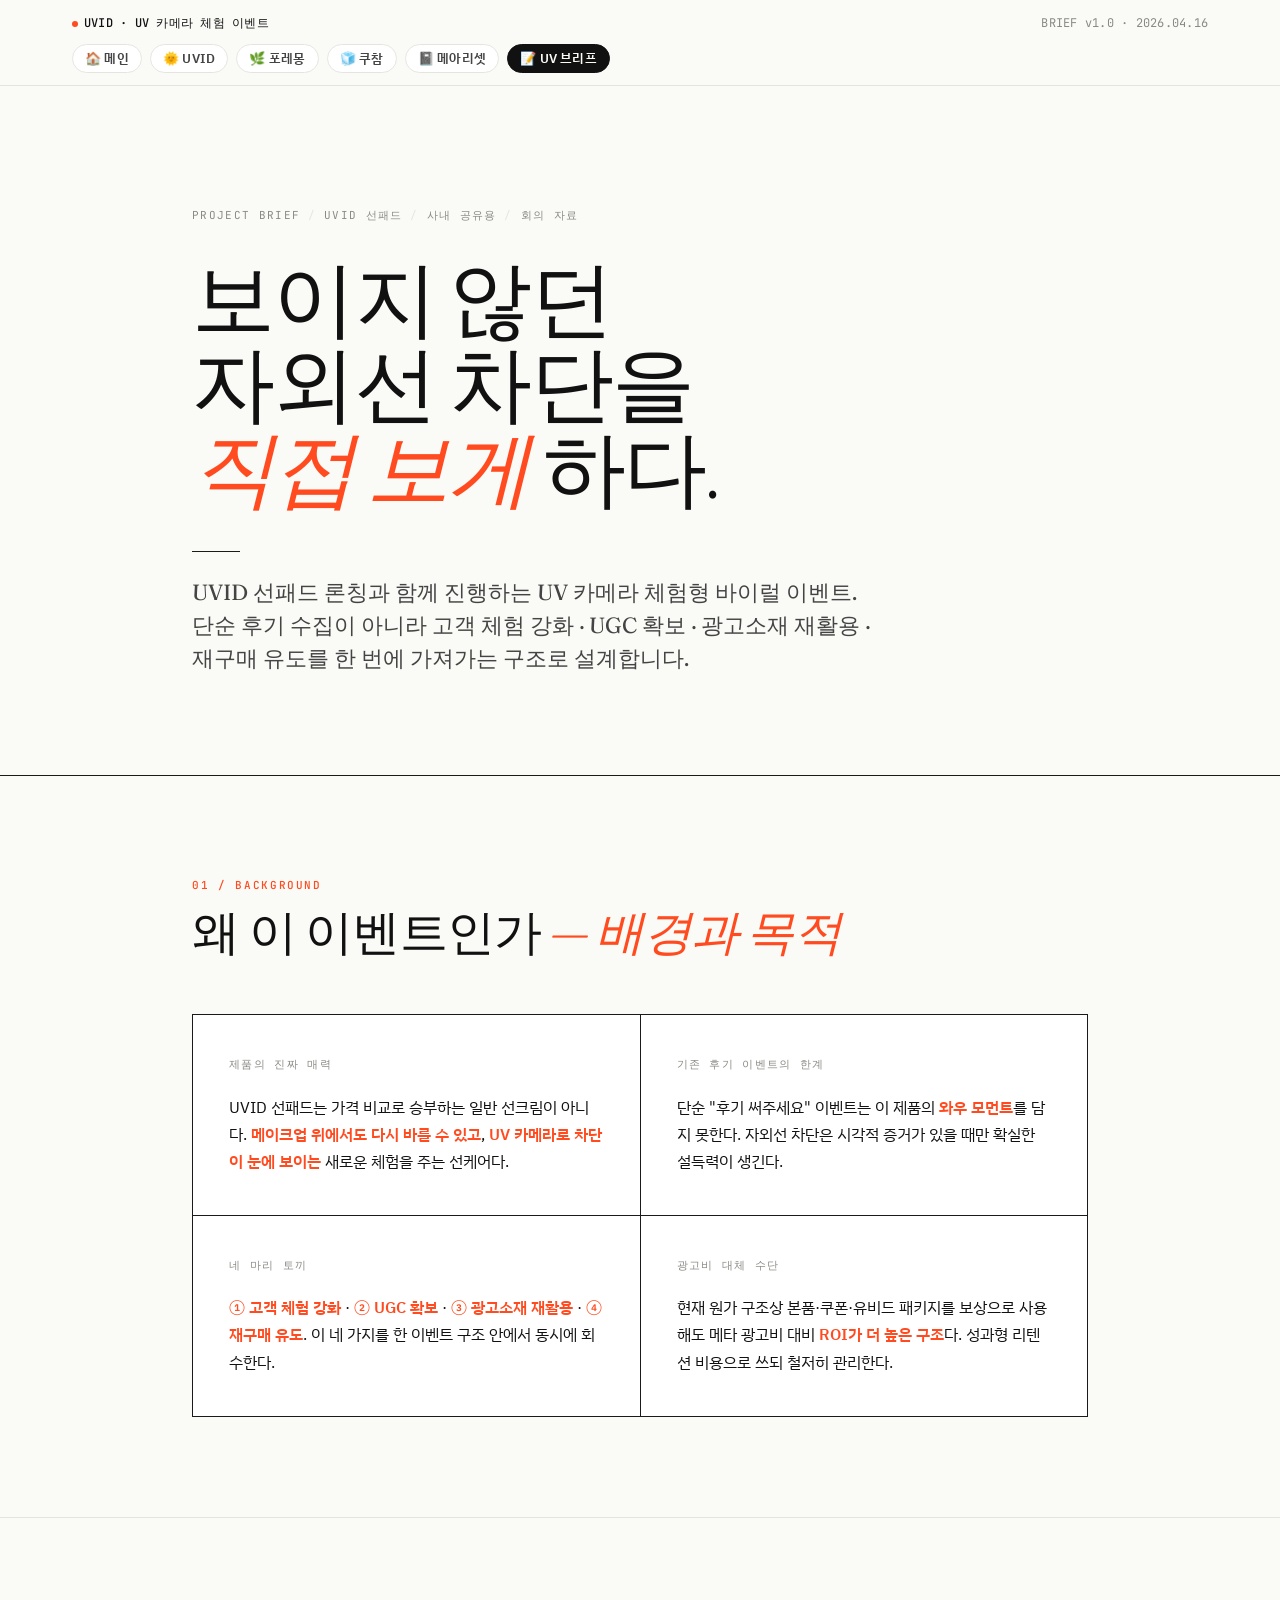
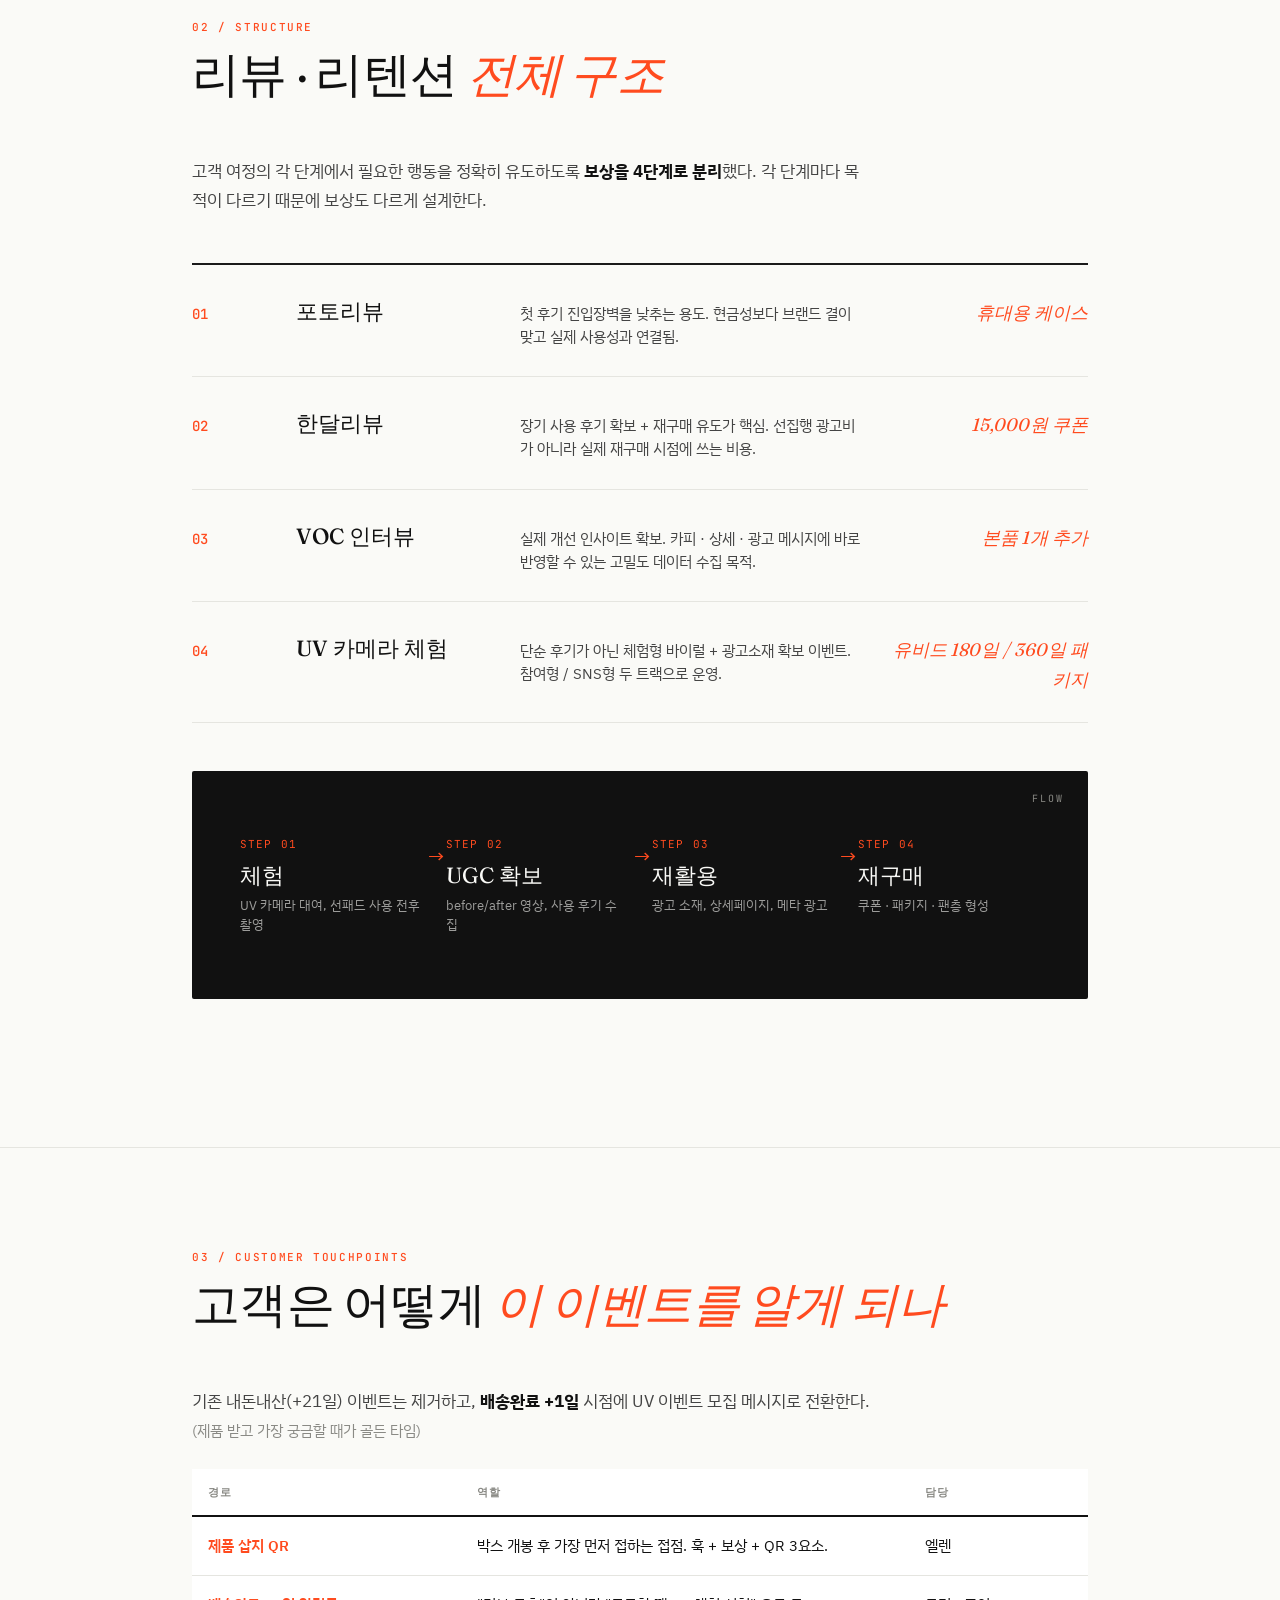
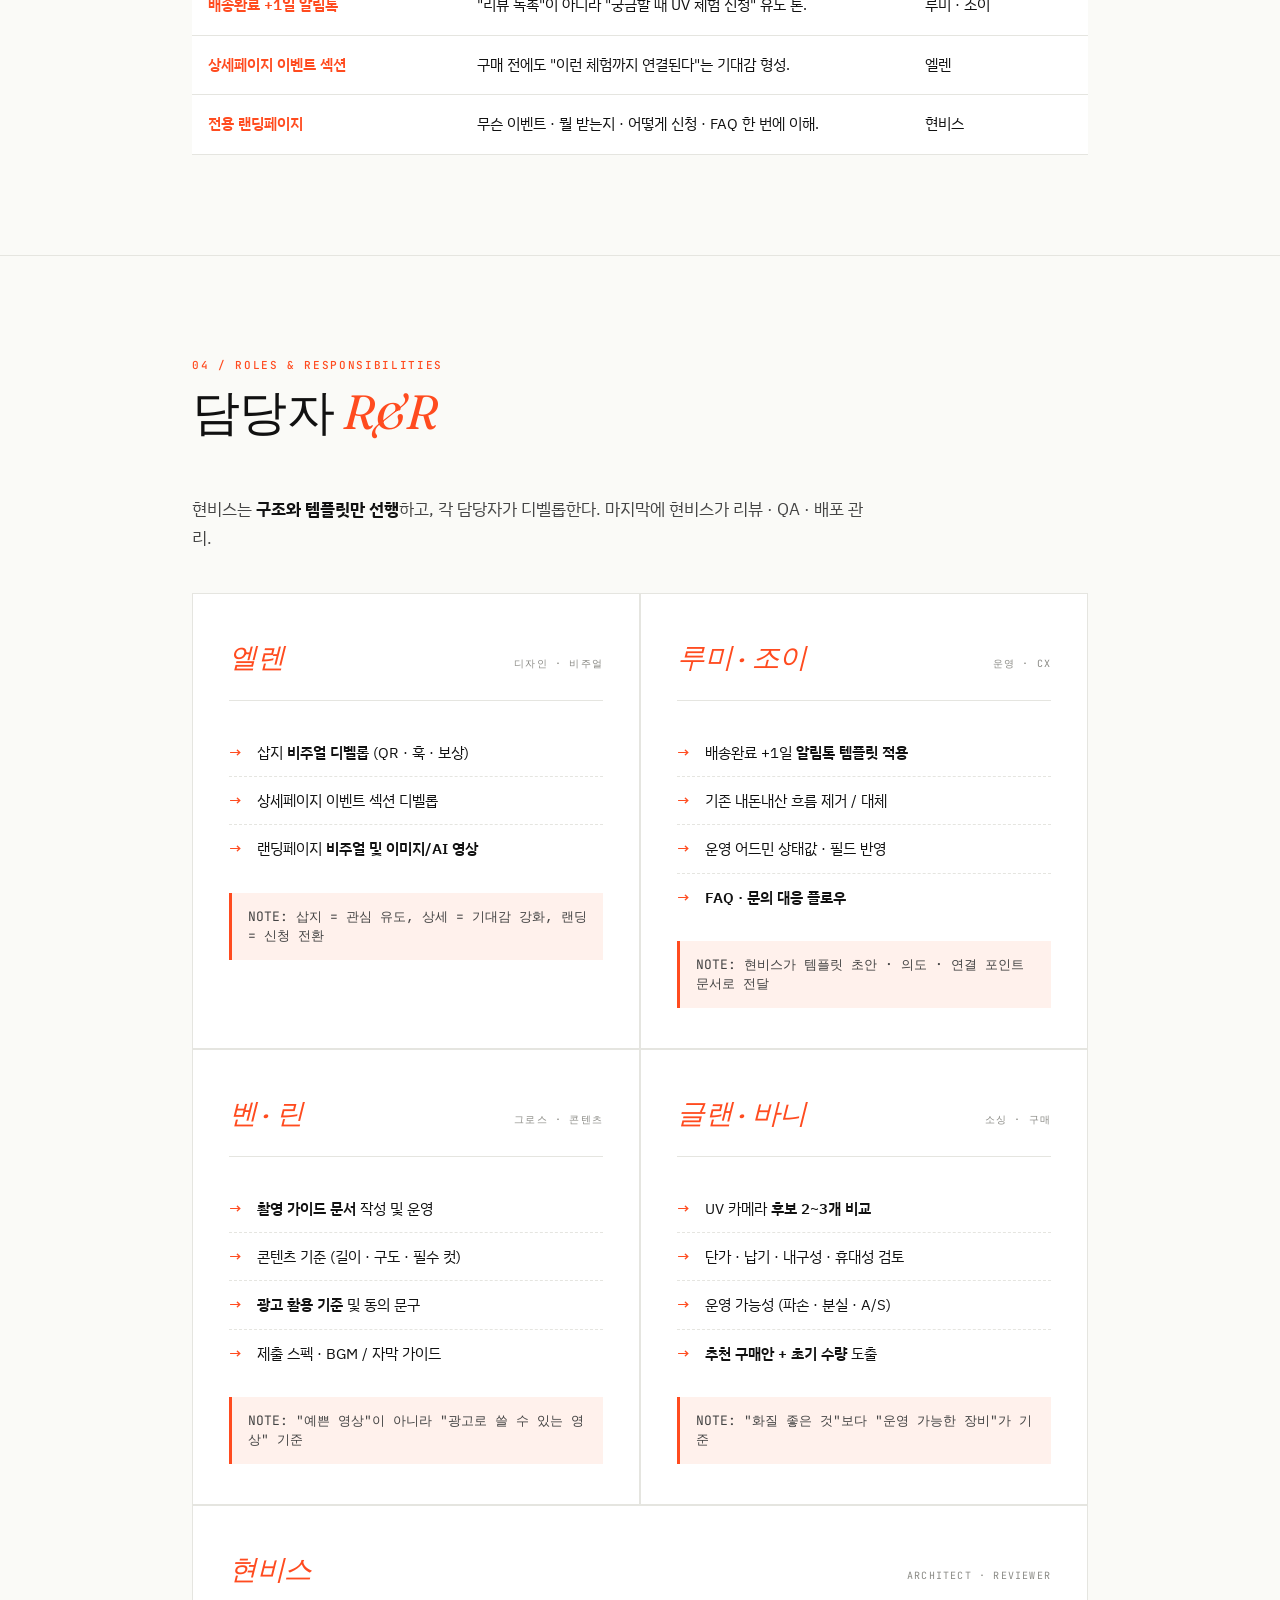
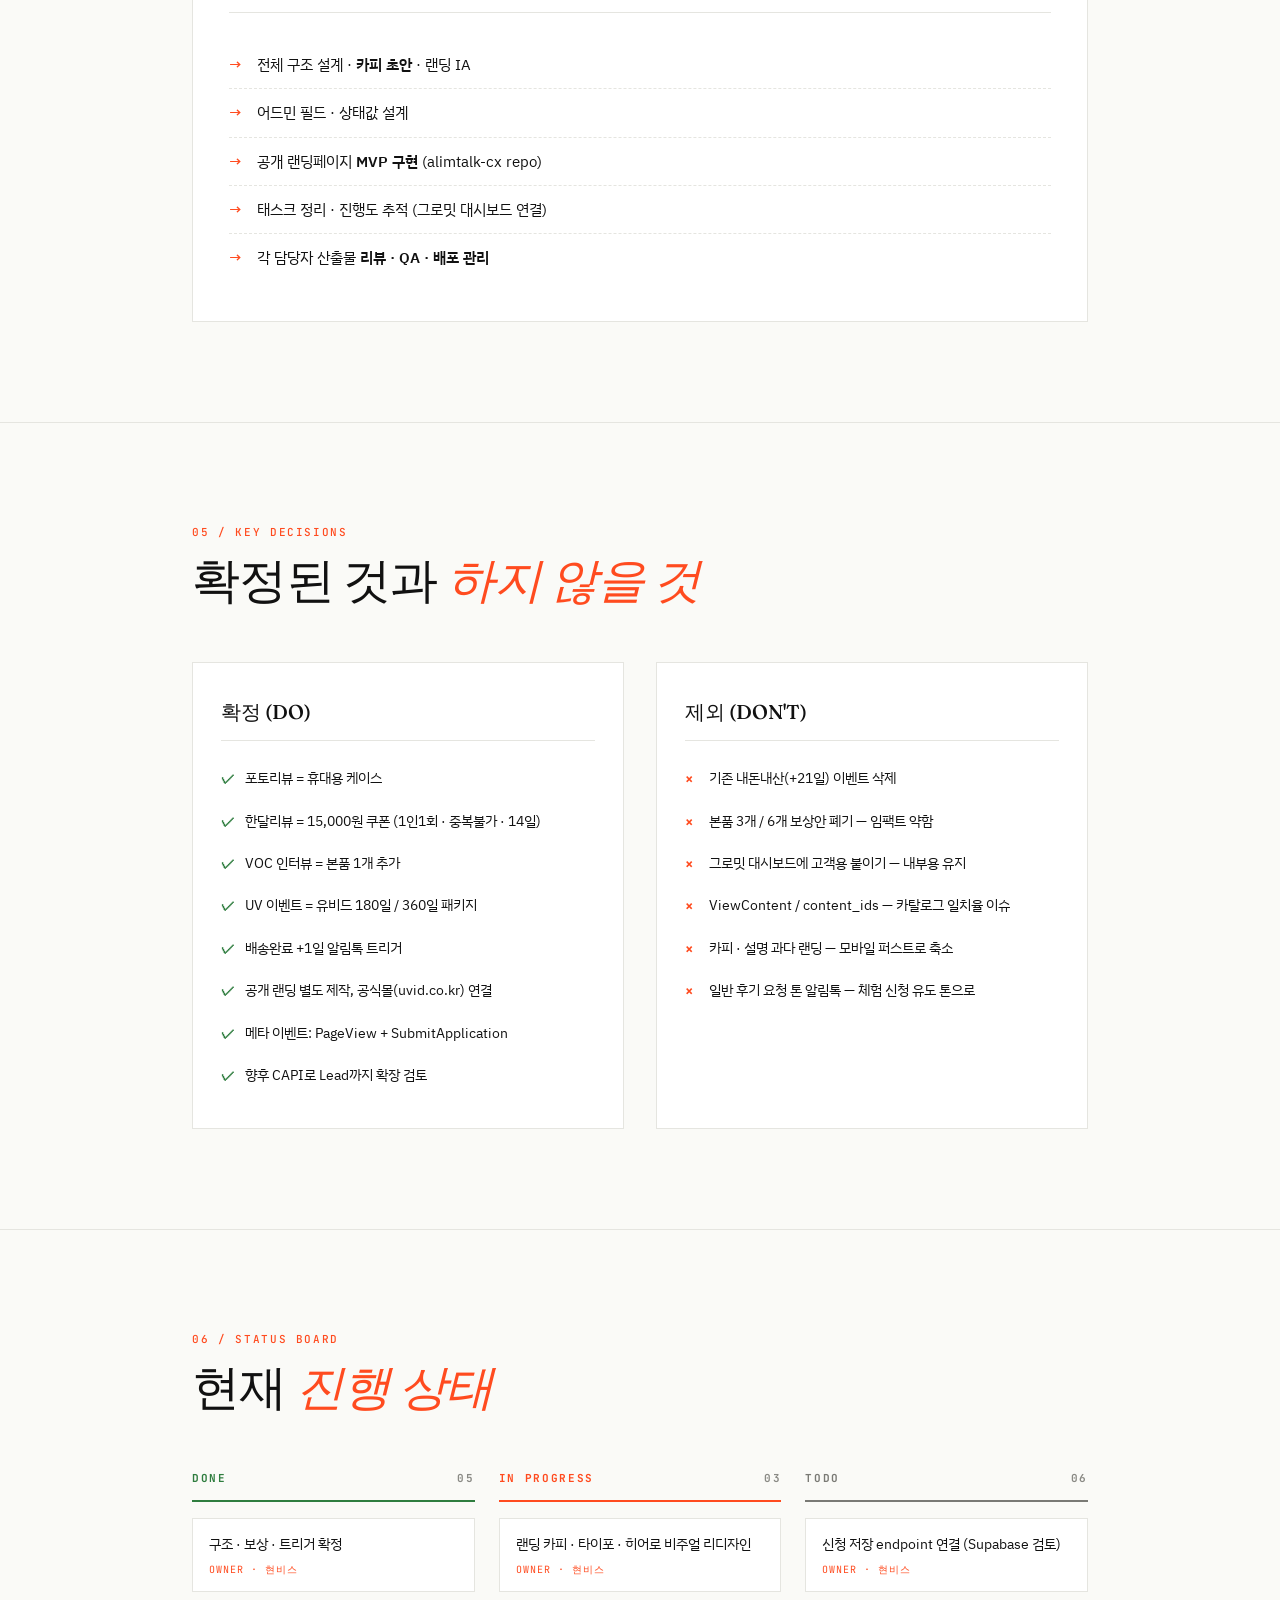
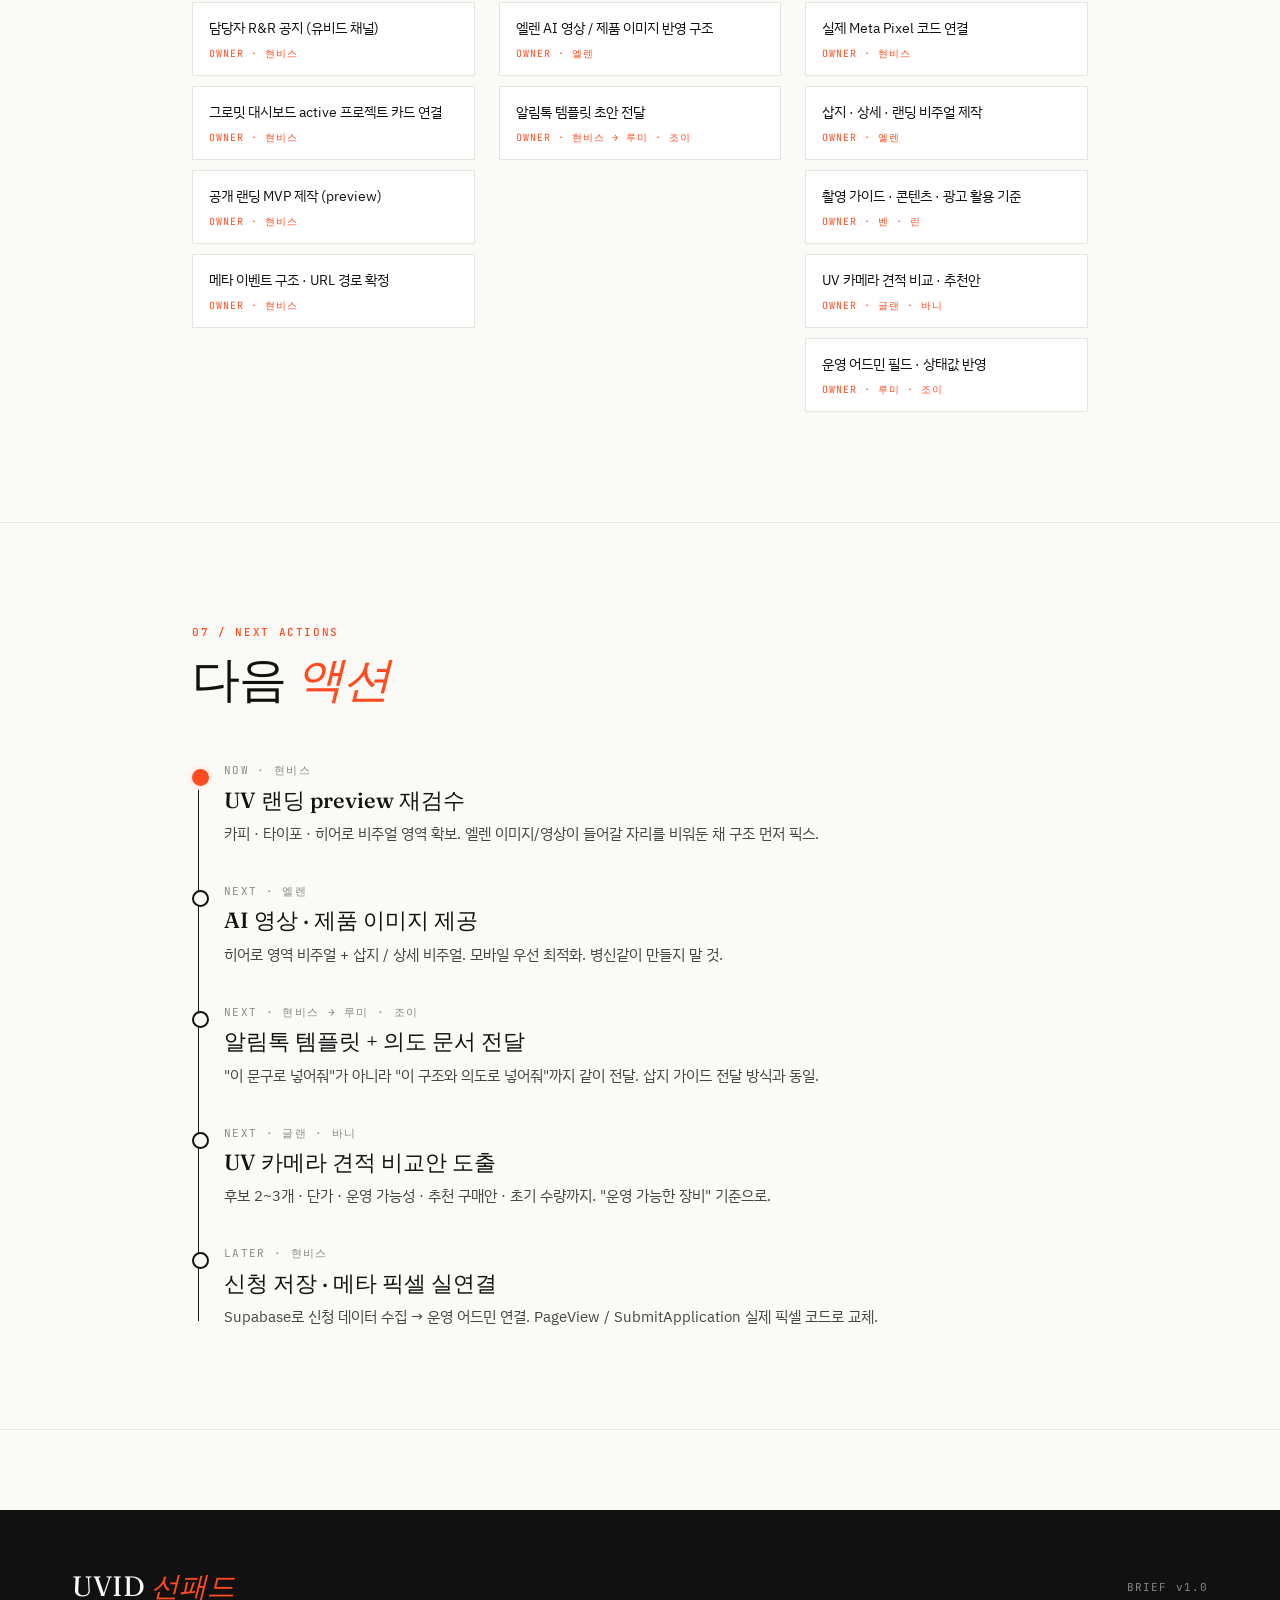
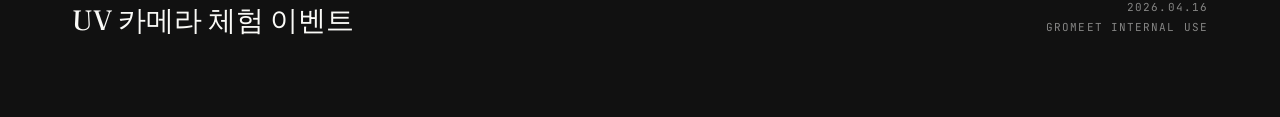
==== commit caf23973: "Add top navigation to UV brief page" ====
--- a/event/uv-brief/index.html
+++ b/event/uv-brief/index.html
@@ -60,16 +60,22 @@
     -webkit-backdrop-filter: blur(12px);
     border-bottom: 1px solid var(--line-soft);
     z-index: 100;
-    padding: 14px 0;
+    padding: 14px 0 12px;
     font-family: 'JetBrains Mono', monospace;
     font-size: 12px;
     letter-spacing: 0.02em;
   }
   .topbar-inner {
+    display: flex;
+    flex-direction: column;
+    gap: 10px;
+    color: var(--muted);
+  }
+  .topbar-meta {
     display: flex;
     justify-content: space-between;
     align-items: center;
-    color: var(--muted);
+    gap: 16px;
   }
   .topbar-inner .proj {
     color: var(--ink);
@@ -84,6 +90,43 @@
     margin-right: 6px;
     animation: pulse 2s infinite;
   }
+  .topbar-nav {
+    display: flex;
+    align-items: center;
+    gap: 8px;
+    flex-wrap: wrap;
+  }
+  .nav-link {
+    display: inline-flex;
+    align-items: center;
+    justify-content: center;
+    padding: 7px 12px;
+    border-radius: 999px;
+    border: 1px solid var(--line-soft);
+    background: var(--paper);
+    color: var(--ink-soft);
+    text-decoration: none;
+    font-family: 'IBM Plex Sans KR', -apple-system, sans-serif;
+    font-size: 13px;
+    font-weight: 600;
+    line-height: 1;
+    transition: all 0.2s ease;
+  }
+  .nav-link:hover {
+    transform: translateY(-1px);
+    border-color: var(--ink);
+    color: var(--ink);
+  }
+  .nav-link.active {
+    background: var(--ink);
+    border-color: var(--ink);
+    color: var(--bg);
+  }
+  .nav-link.home:hover { border-color: #1a1a1a; color: #1a1a1a; }
+  .nav-link.uvid:hover { border-color: #4A6FA5; color: #4A6FA5; }
+  .nav-link.foremong:hover { border-color: #4a7c28; color: #4a7c28; }
+  .nav-link.kucham:hover { border-color: #4b6584; color: #4b6584; }
+  .nav-link.meariset:hover { border-color: #FF6B35; color: #FF6B35; }
   @keyframes pulse {
     0%, 100% { opacity: 1; }
     50% { opacity: 0.4; }
@@ -599,6 +642,17 @@
   /* ============ RESPONSIVE ============ */
   @media (max-width: 768px) {
     .container, .container-wide { padding: 0 20px; }
+    .topbar { padding: 12px 0 10px; }
+    .topbar-meta {
+      flex-direction: column;
+      align-items: flex-start;
+      gap: 8px;
+    }
+    .topbar-nav { gap: 6px; }
+    .nav-link {
+      padding: 6px 10px;
+      font-size: 12px;
+    }
     .hero { padding: 80px 0 60px; }
     .section { padding: 60px 0; }
     .bg-grid { grid-template-columns: 1fr; }
@@ -641,8 +695,18 @@
 <!-- ============ TOP BAR ============ -->
 <div class="topbar">
   <div class="container-wide topbar-inner">
-    <div><span class="dot"></span><span class="proj">UVID · UV 카메라 체험 이벤트</span></div>
-    <div>BRIEF v1.0 · 2026.04.16</div>
+    <div class="topbar-meta">
+      <div><span class="dot"></span><span class="proj">UVID · UV 카메라 체험 이벤트</span></div>
+      <div>BRIEF v1.0 · 2026.04.16</div>
+    </div>
+    <div class="topbar-nav" aria-label="대시보드 이동">
+      <a href="../../index.html" class="nav-link home">🏠 메인</a>
+      <a href="../../uvid.html" class="nav-link uvid">🌞 UVID</a>
+      <a href="../../foremong.html" class="nav-link foremong">🌿 포레몽</a>
+      <a href="../../kucham.html" class="nav-link kucham">🧊 쿠참</a>
+      <a href="../../meariset.html" class="nav-link meariset">📓 메아리셋</a>
+      <a href="./" class="nav-link active">📝 UV 브리프</a>
+    </div>
   </div>
 </div>
 
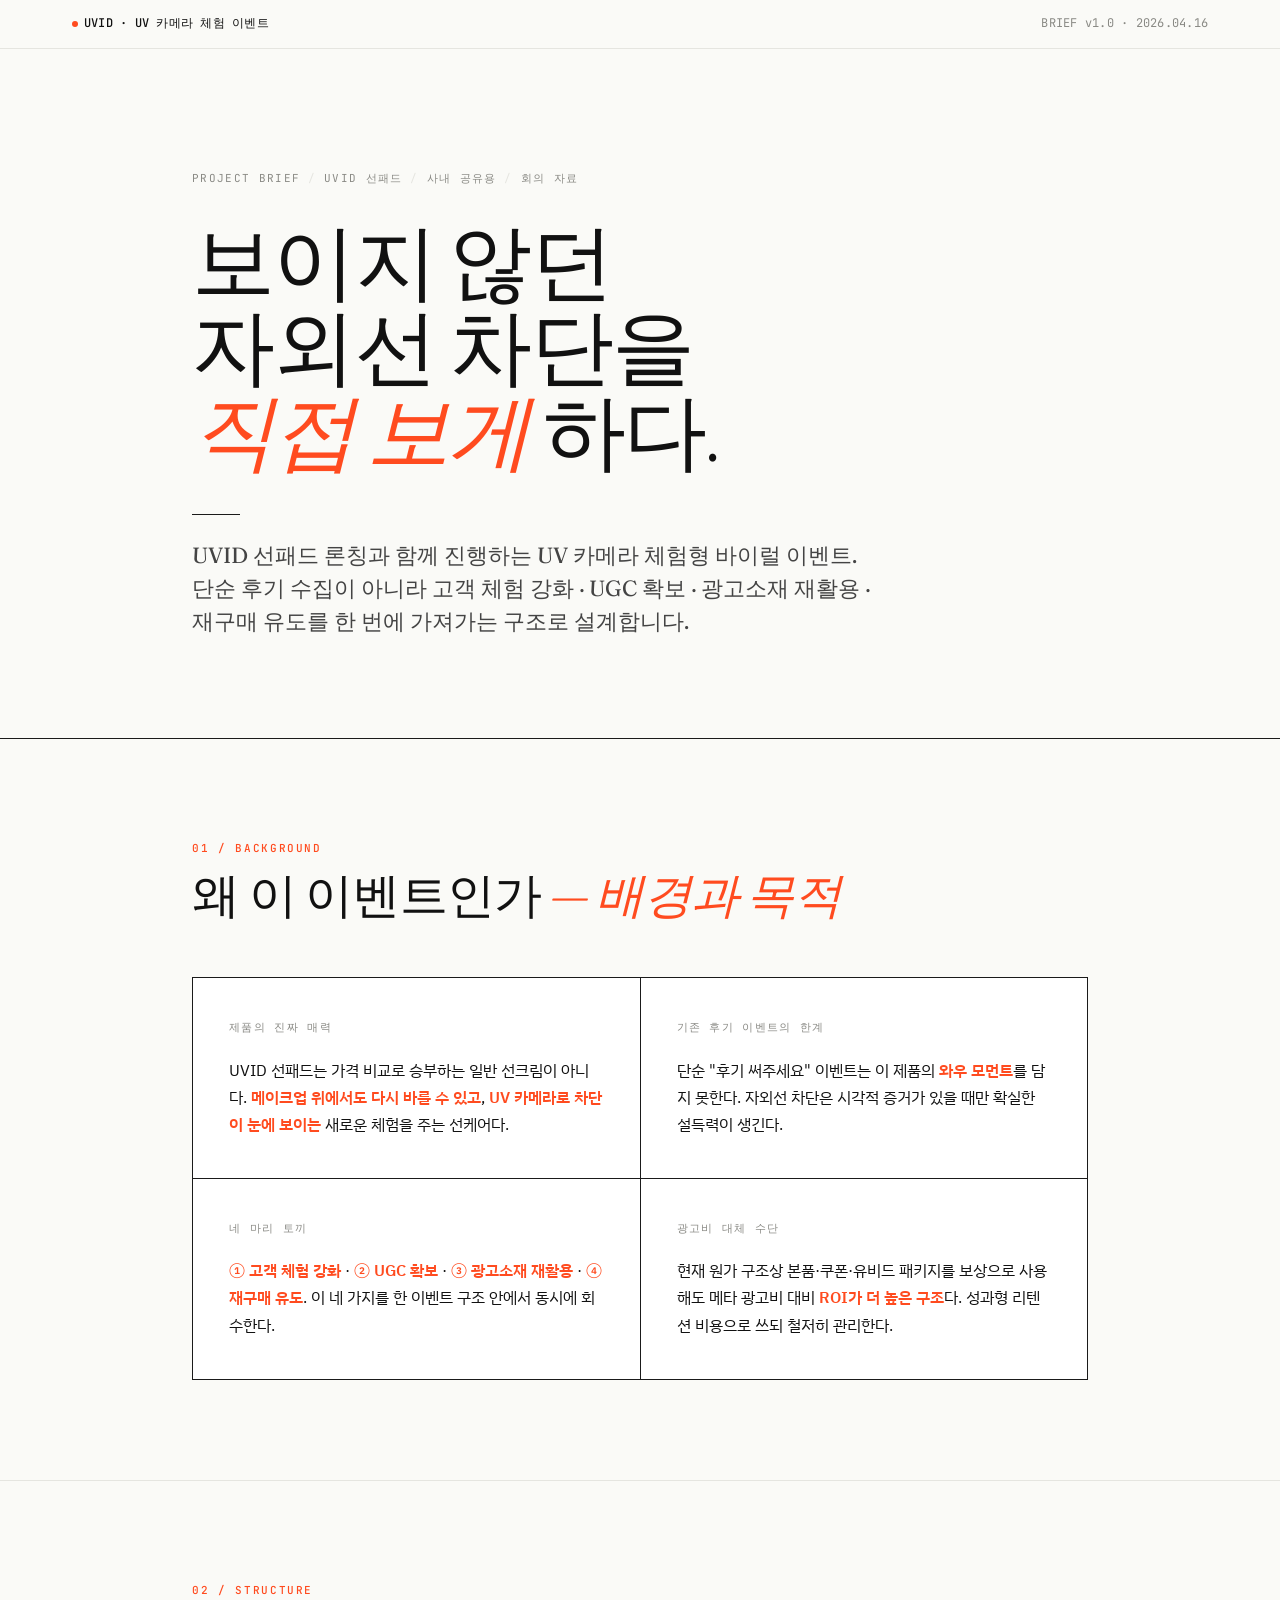
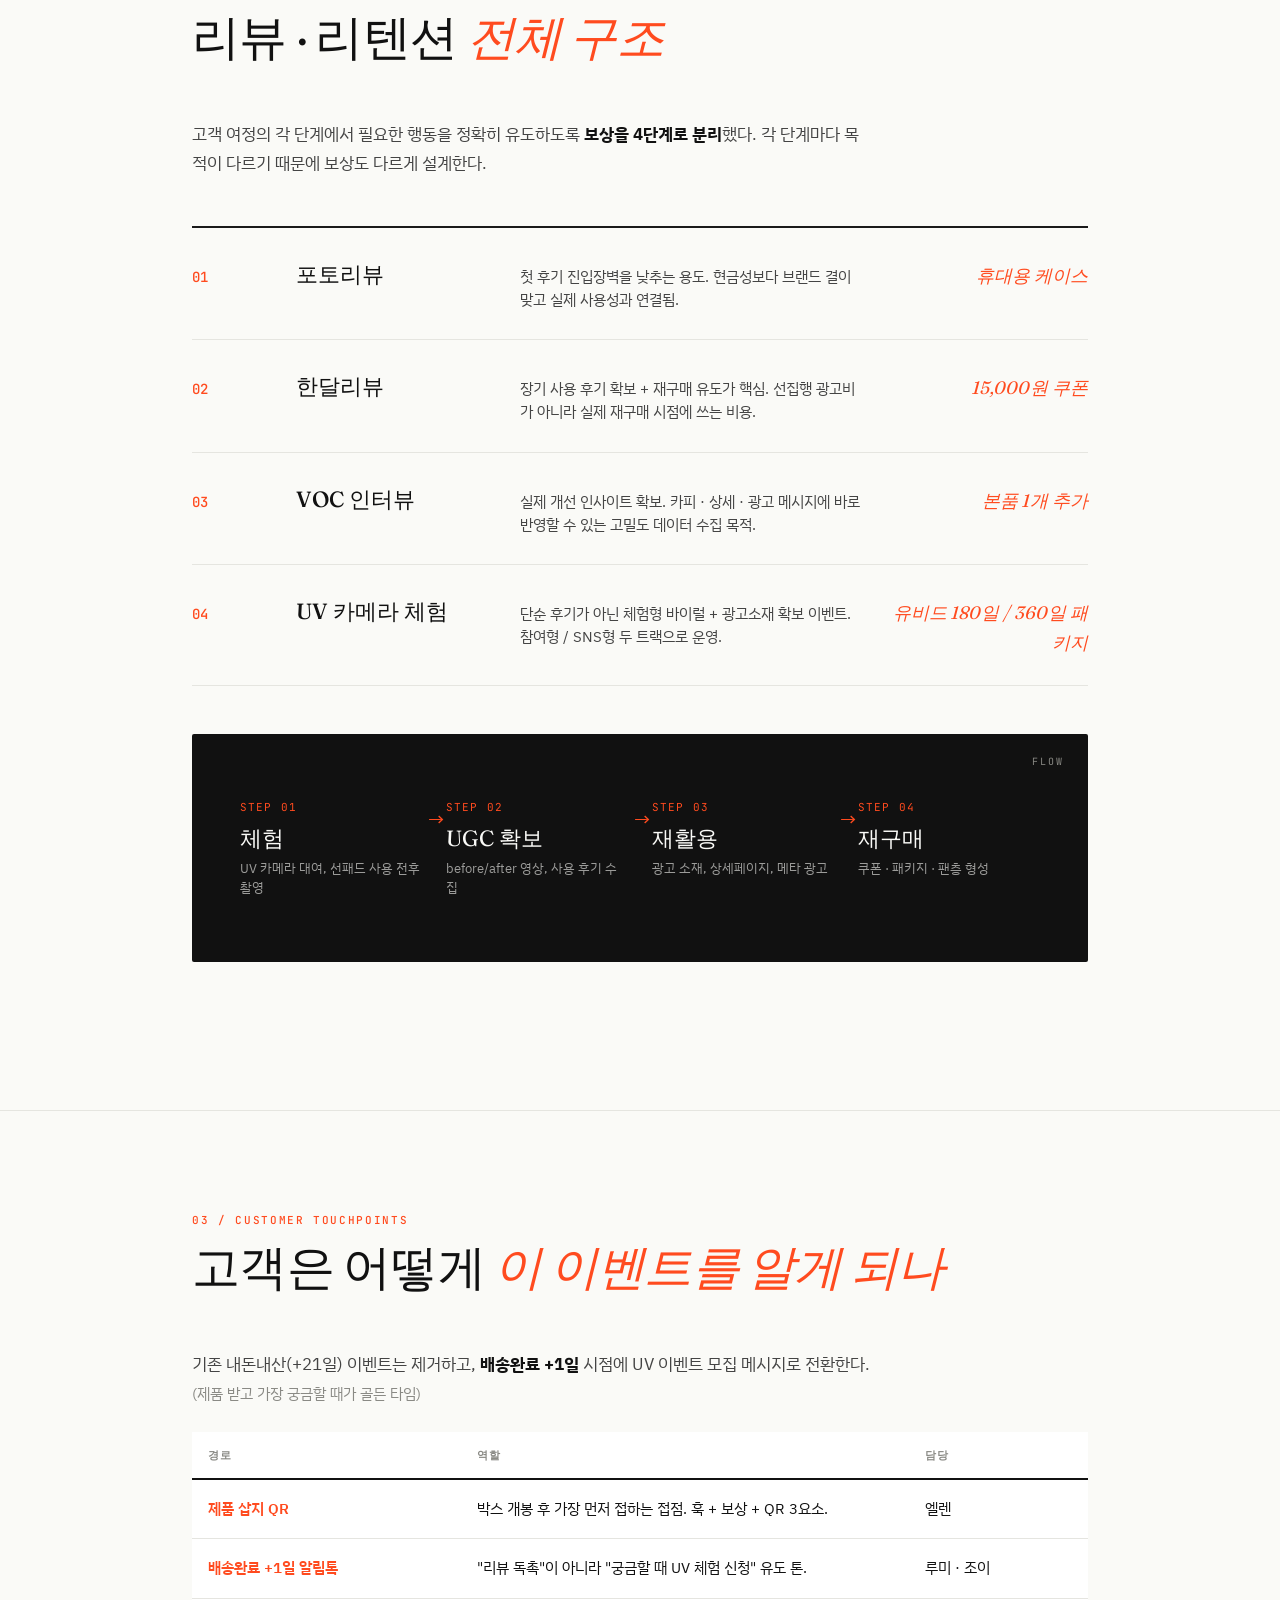
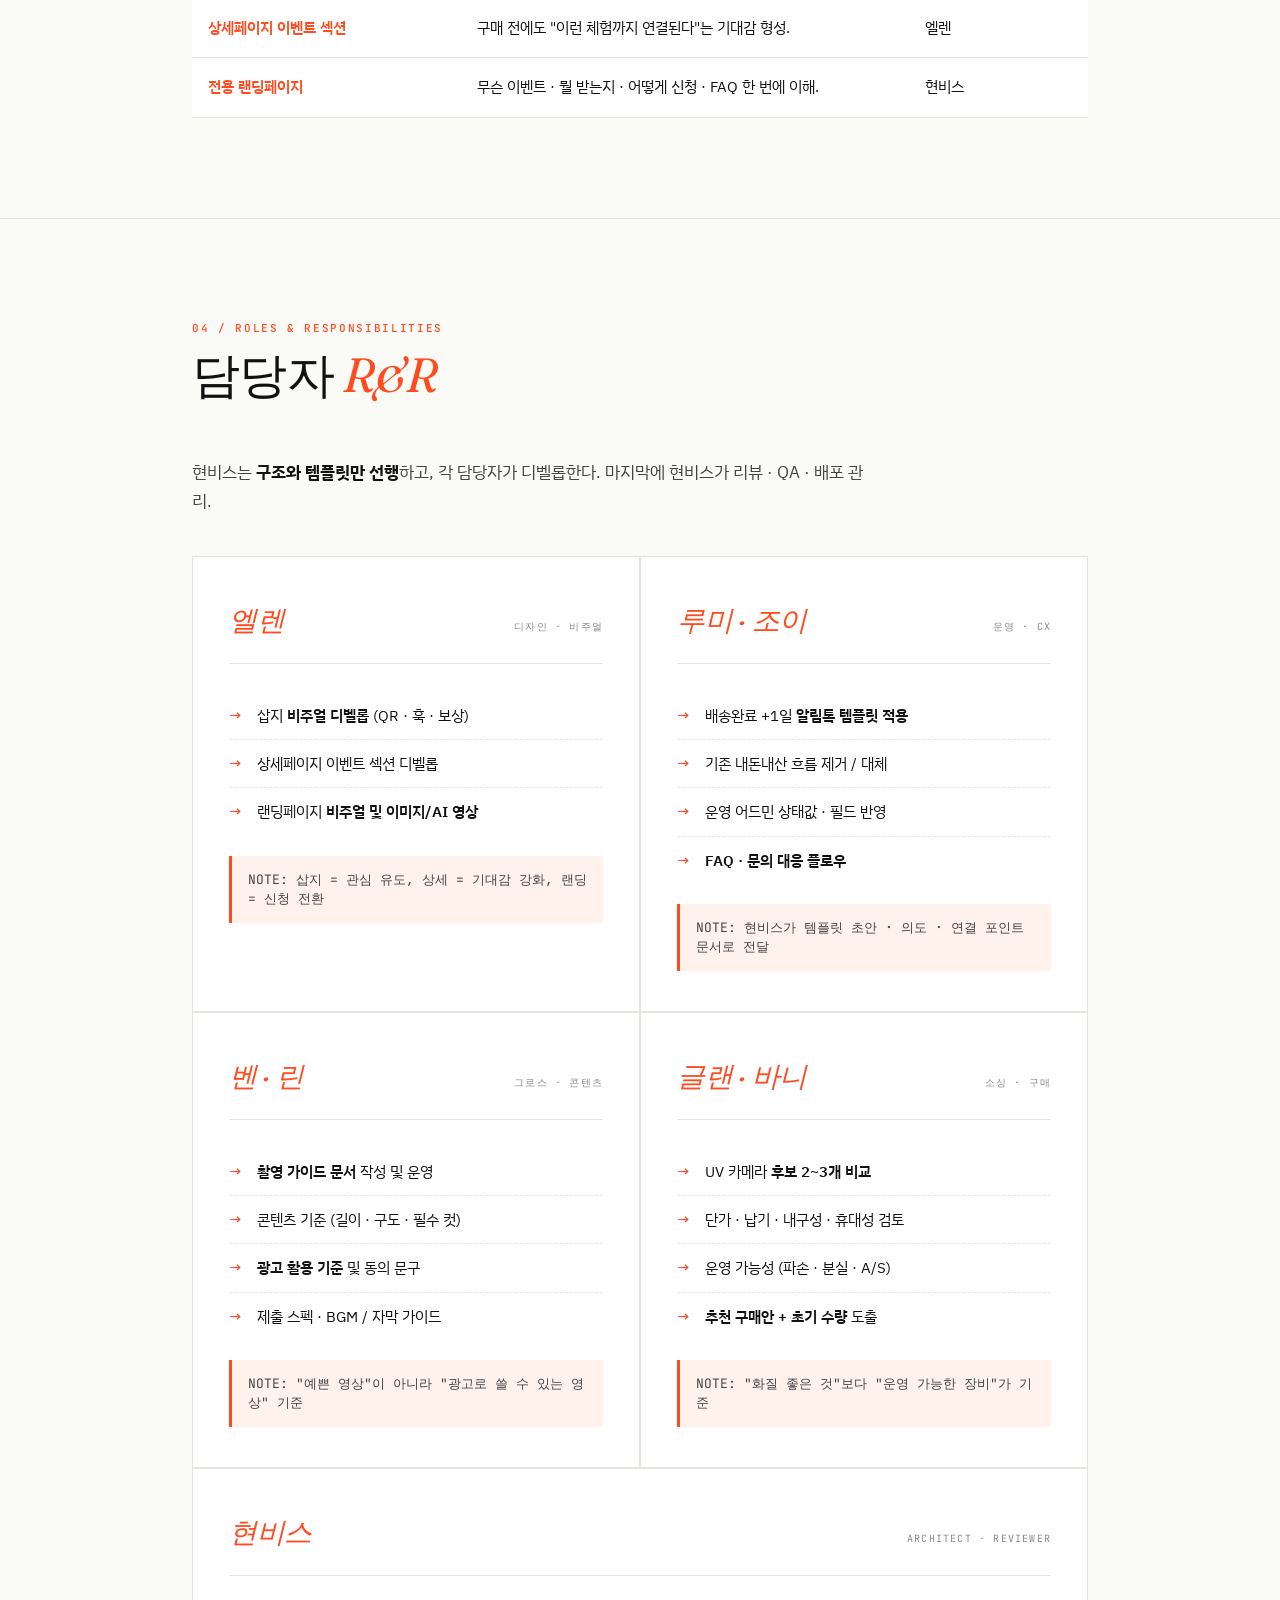
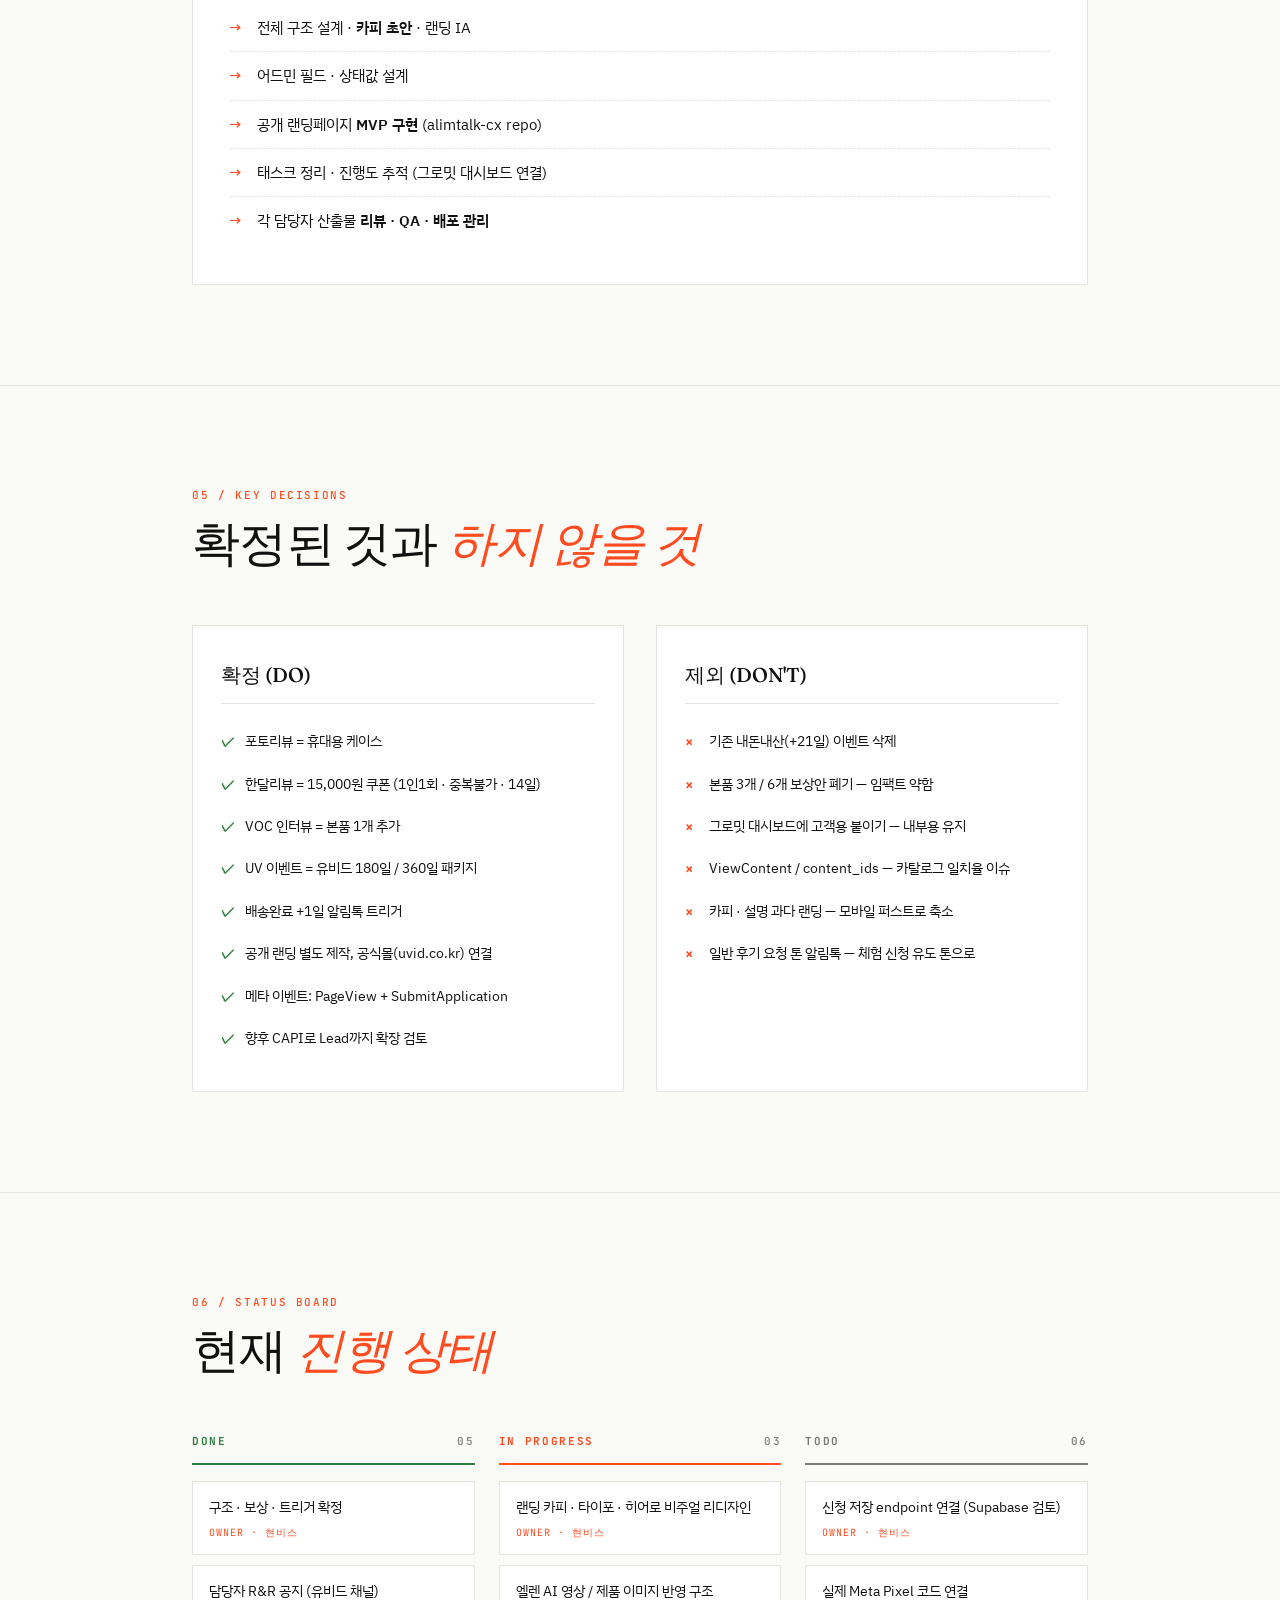
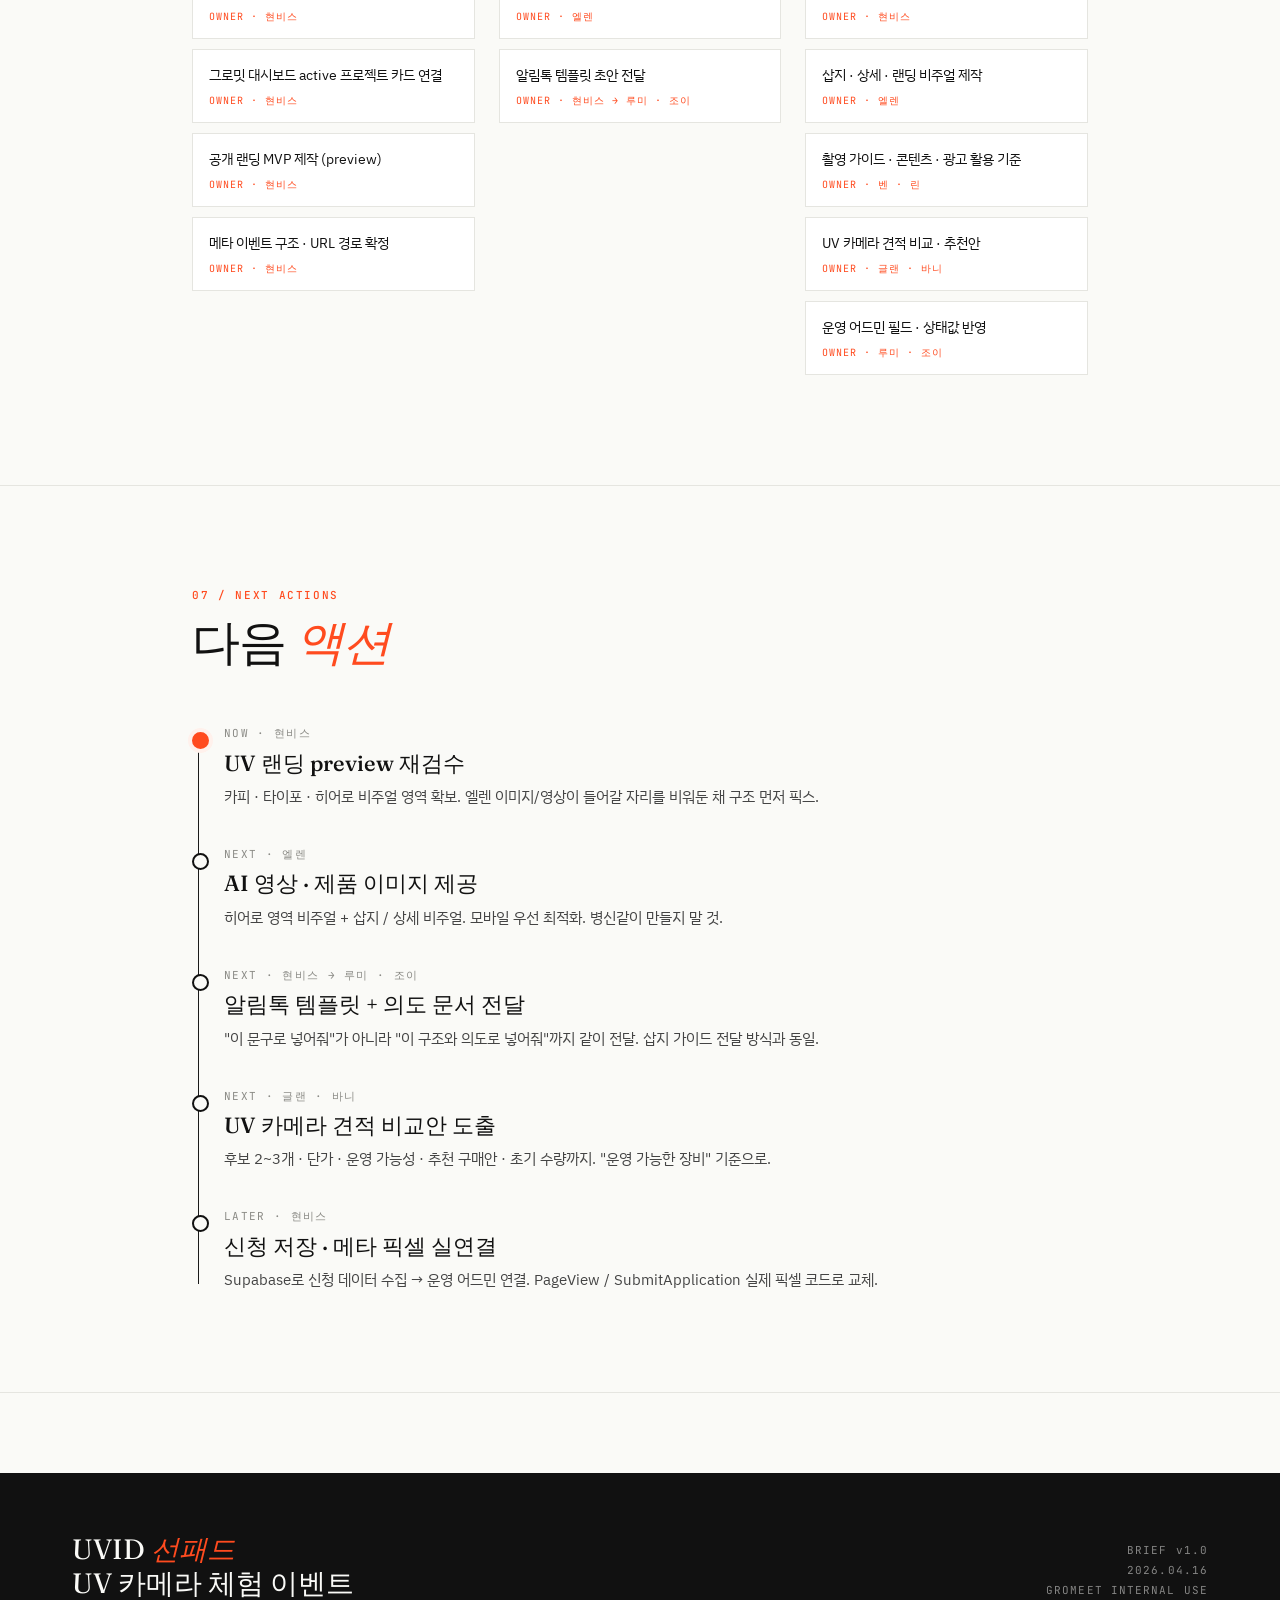
==== commit 07cafbfc: "Revert "Add top navigation to UV brief page" This reverts commit caf239732ca81cd0215a429d415e3ec34c2" ====
--- a/event/uv-brief/index.html
+++ b/event/uv-brief/index.html
@@ -60,22 +60,16 @@
     -webkit-backdrop-filter: blur(12px);
     border-bottom: 1px solid var(--line-soft);
     z-index: 100;
-    padding: 14px 0 12px;
+    padding: 14px 0;
     font-family: 'JetBrains Mono', monospace;
     font-size: 12px;
     letter-spacing: 0.02em;
   }
   .topbar-inner {
-    display: flex;
-    flex-direction: column;
-    gap: 10px;
-    color: var(--muted);
-  }
-  .topbar-meta {
     display: flex;
     justify-content: space-between;
     align-items: center;
-    gap: 16px;
+    color: var(--muted);
   }
   .topbar-inner .proj {
     color: var(--ink);
@@ -90,43 +84,6 @@
     margin-right: 6px;
     animation: pulse 2s infinite;
   }
-  .topbar-nav {
-    display: flex;
-    align-items: center;
-    gap: 8px;
-    flex-wrap: wrap;
-  }
-  .nav-link {
-    display: inline-flex;
-    align-items: center;
-    justify-content: center;
-    padding: 7px 12px;
-    border-radius: 999px;
-    border: 1px solid var(--line-soft);
-    background: var(--paper);
-    color: var(--ink-soft);
-    text-decoration: none;
-    font-family: 'IBM Plex Sans KR', -apple-system, sans-serif;
-    font-size: 13px;
-    font-weight: 600;
-    line-height: 1;
-    transition: all 0.2s ease;
-  }
-  .nav-link:hover {
-    transform: translateY(-1px);
-    border-color: var(--ink);
-    color: var(--ink);
-  }
-  .nav-link.active {
-    background: var(--ink);
-    border-color: var(--ink);
-    color: var(--bg);
-  }
-  .nav-link.home:hover { border-color: #1a1a1a; color: #1a1a1a; }
-  .nav-link.uvid:hover { border-color: #4A6FA5; color: #4A6FA5; }
-  .nav-link.foremong:hover { border-color: #4a7c28; color: #4a7c28; }
-  .nav-link.kucham:hover { border-color: #4b6584; color: #4b6584; }
-  .nav-link.meariset:hover { border-color: #FF6B35; color: #FF6B35; }
   @keyframes pulse {
     0%, 100% { opacity: 1; }
     50% { opacity: 0.4; }
@@ -642,17 +599,6 @@
   /* ============ RESPONSIVE ============ */
   @media (max-width: 768px) {
     .container, .container-wide { padding: 0 20px; }
-    .topbar { padding: 12px 0 10px; }
-    .topbar-meta {
-      flex-direction: column;
-      align-items: flex-start;
-      gap: 8px;
-    }
-    .topbar-nav { gap: 6px; }
-    .nav-link {
-      padding: 6px 10px;
-      font-size: 12px;
-    }
     .hero { padding: 80px 0 60px; }
     .section { padding: 60px 0; }
     .bg-grid { grid-template-columns: 1fr; }
@@ -695,18 +641,8 @@
 <!-- ============ TOP BAR ============ -->
 <div class="topbar">
   <div class="container-wide topbar-inner">
-    <div class="topbar-meta">
-      <div><span class="dot"></span><span class="proj">UVID · UV 카메라 체험 이벤트</span></div>
-      <div>BRIEF v1.0 · 2026.04.16</div>
-    </div>
-    <div class="topbar-nav" aria-label="대시보드 이동">
-      <a href="../../index.html" class="nav-link home">🏠 메인</a>
-      <a href="../../uvid.html" class="nav-link uvid">🌞 UVID</a>
-      <a href="../../foremong.html" class="nav-link foremong">🌿 포레몽</a>
-      <a href="../../kucham.html" class="nav-link kucham">🧊 쿠참</a>
-      <a href="../../meariset.html" class="nav-link meariset">📓 메아리셋</a>
-      <a href="./" class="nav-link active">📝 UV 브리프</a>
-    </div>
+    <div><span class="dot"></span><span class="proj">UVID · UV 카메라 체험 이벤트</span></div>
+    <div>BRIEF v1.0 · 2026.04.16</div>
   </div>
 </div>
 
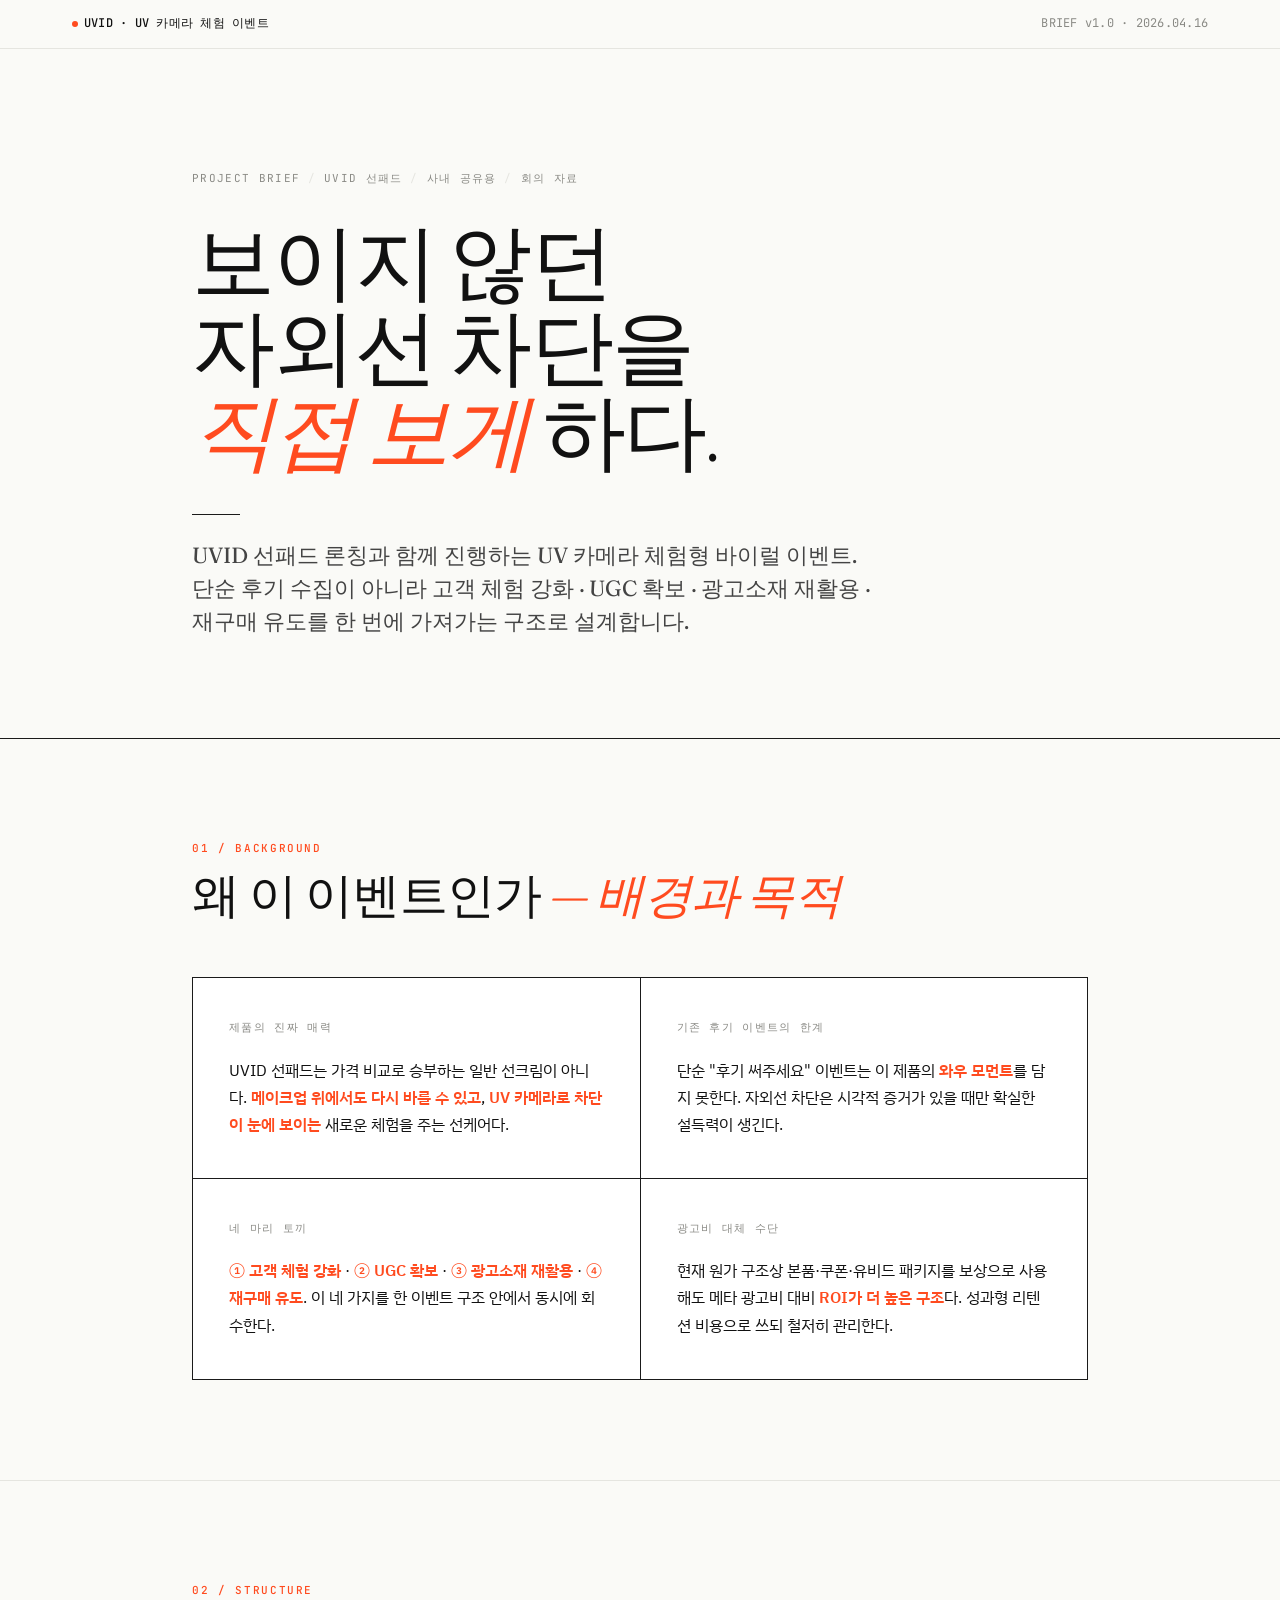
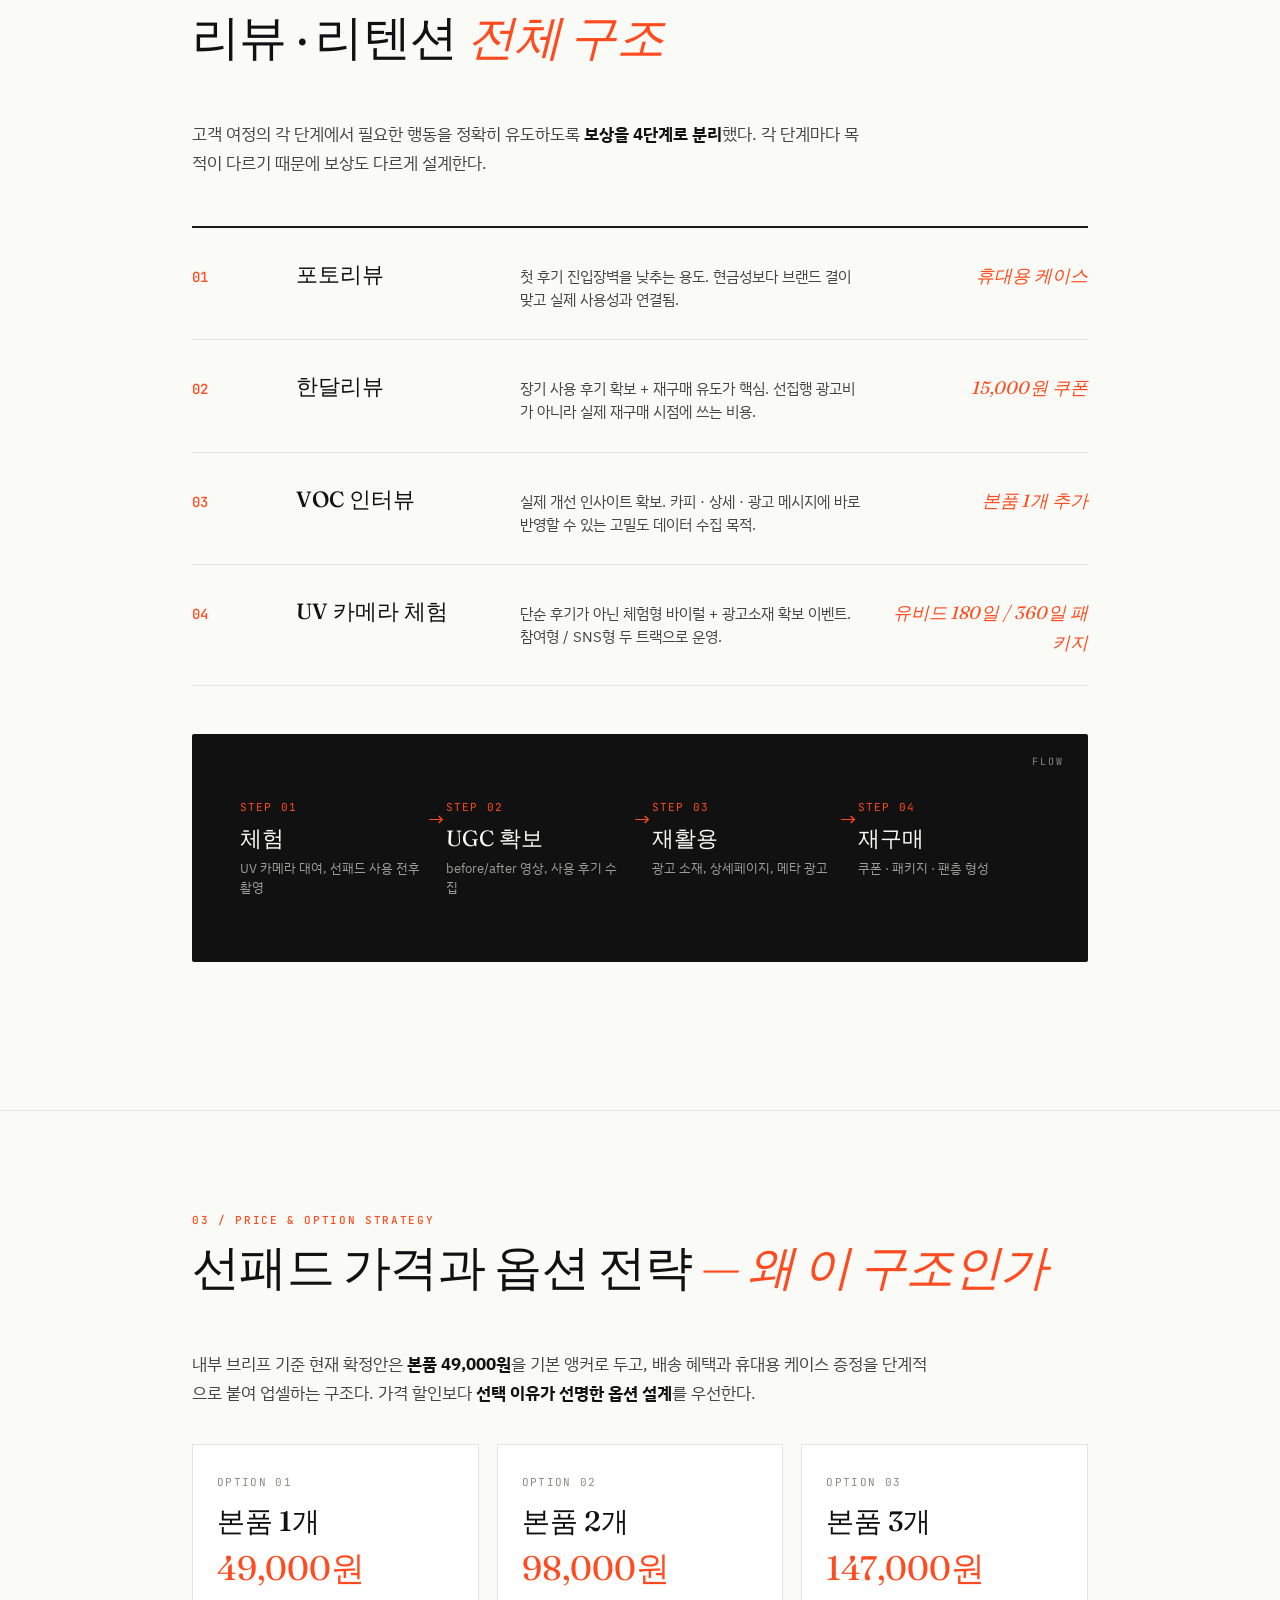
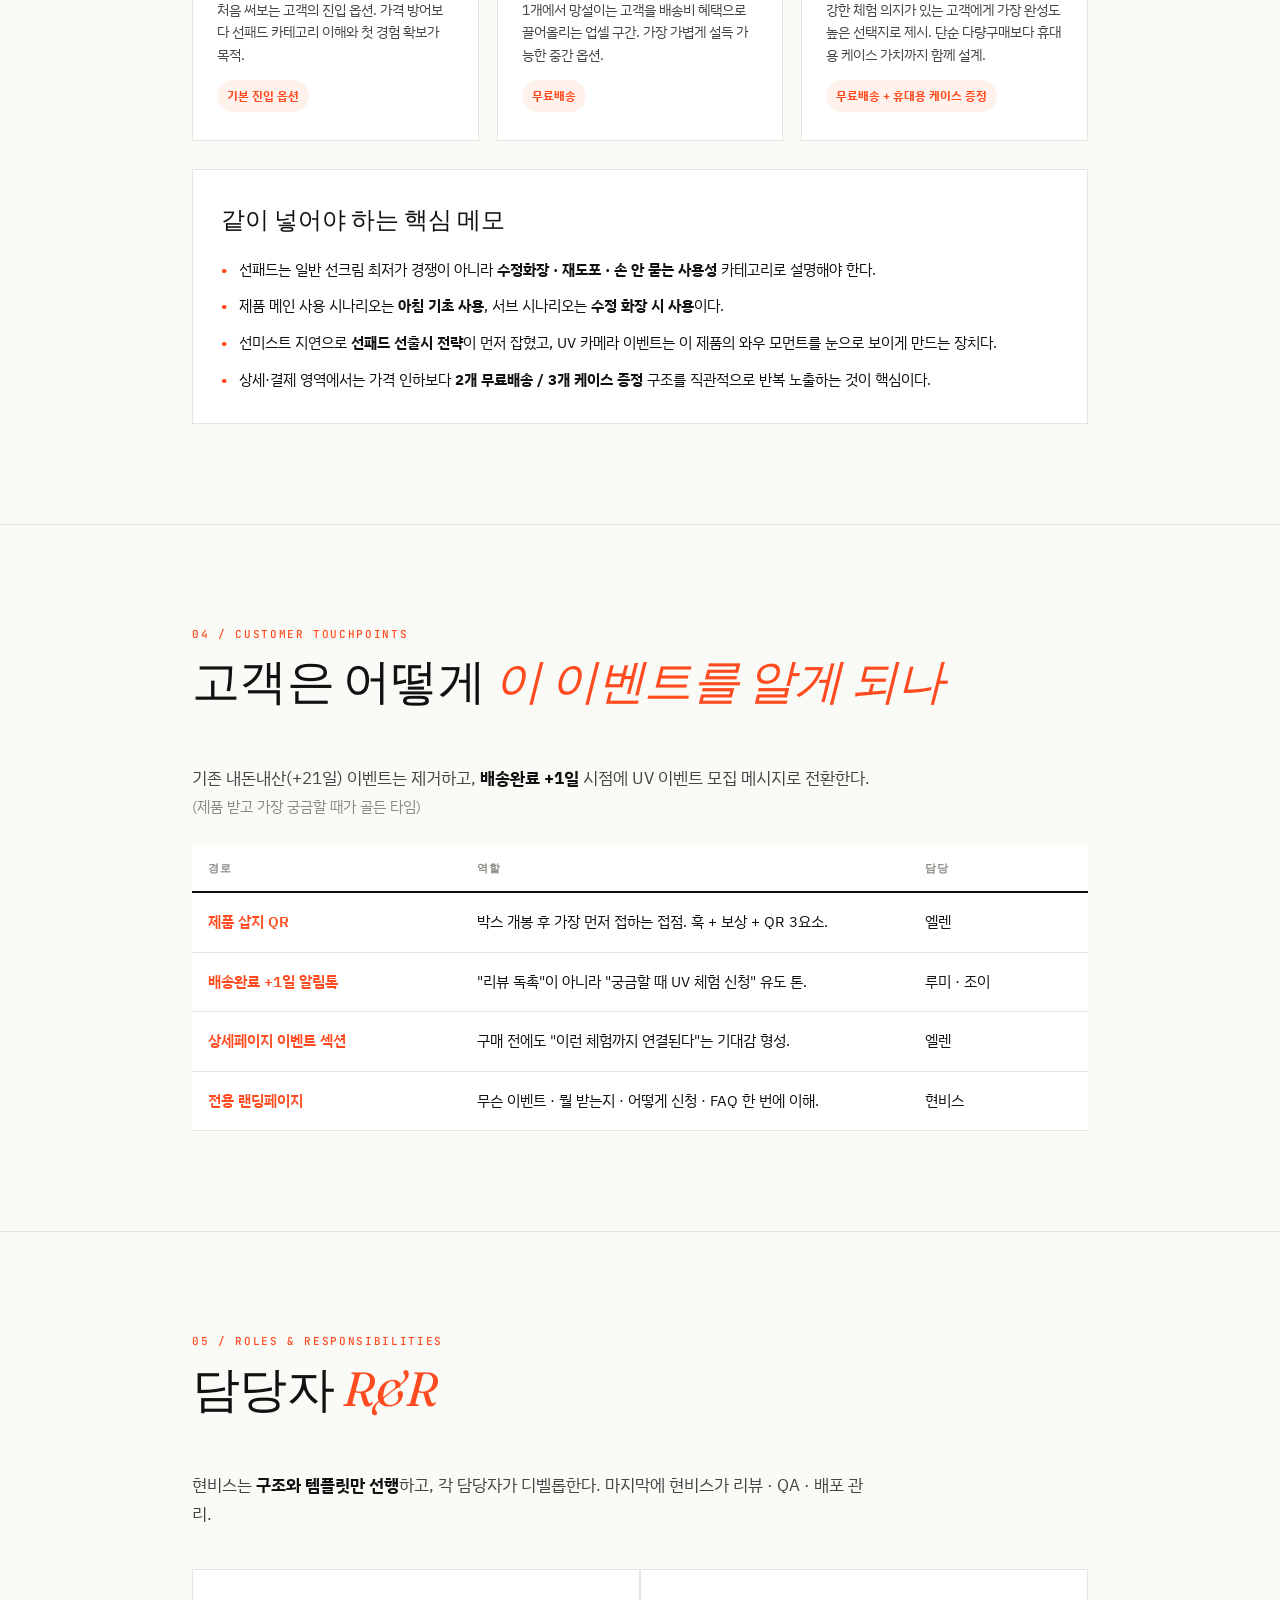
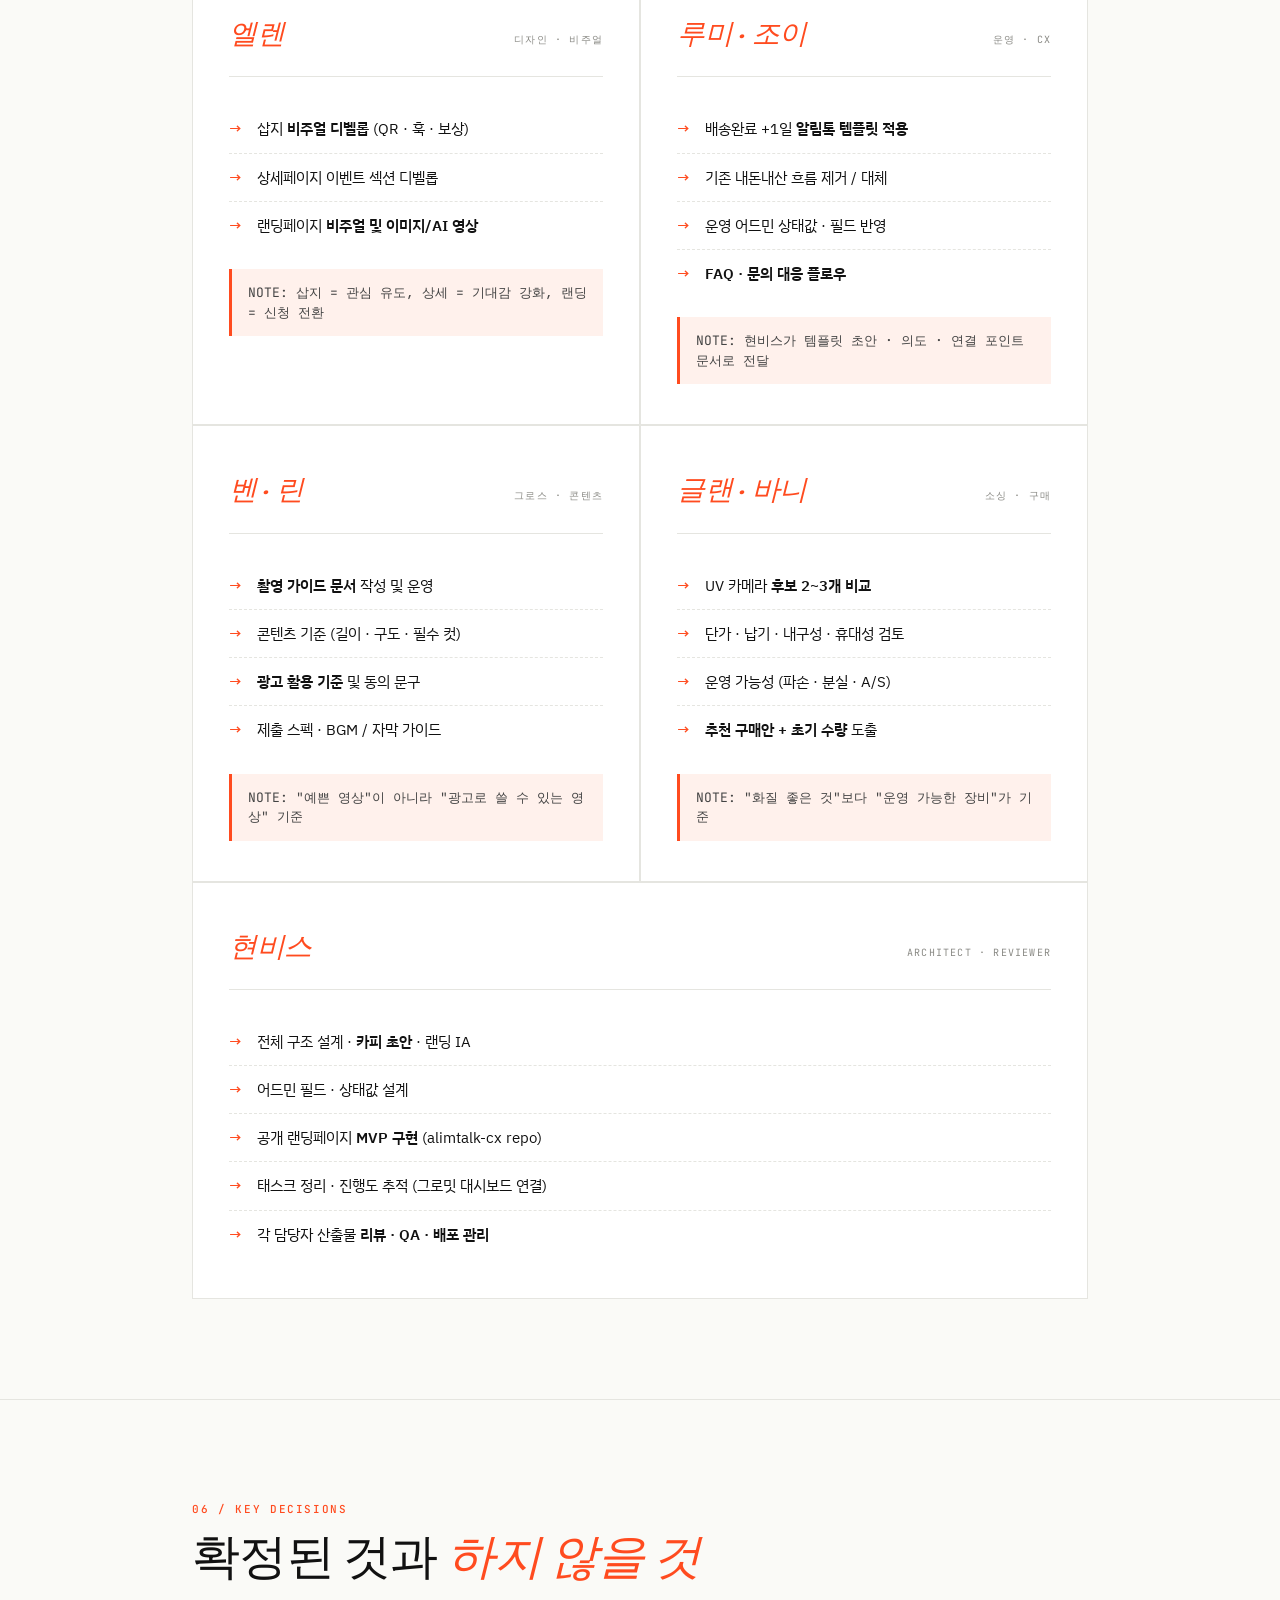
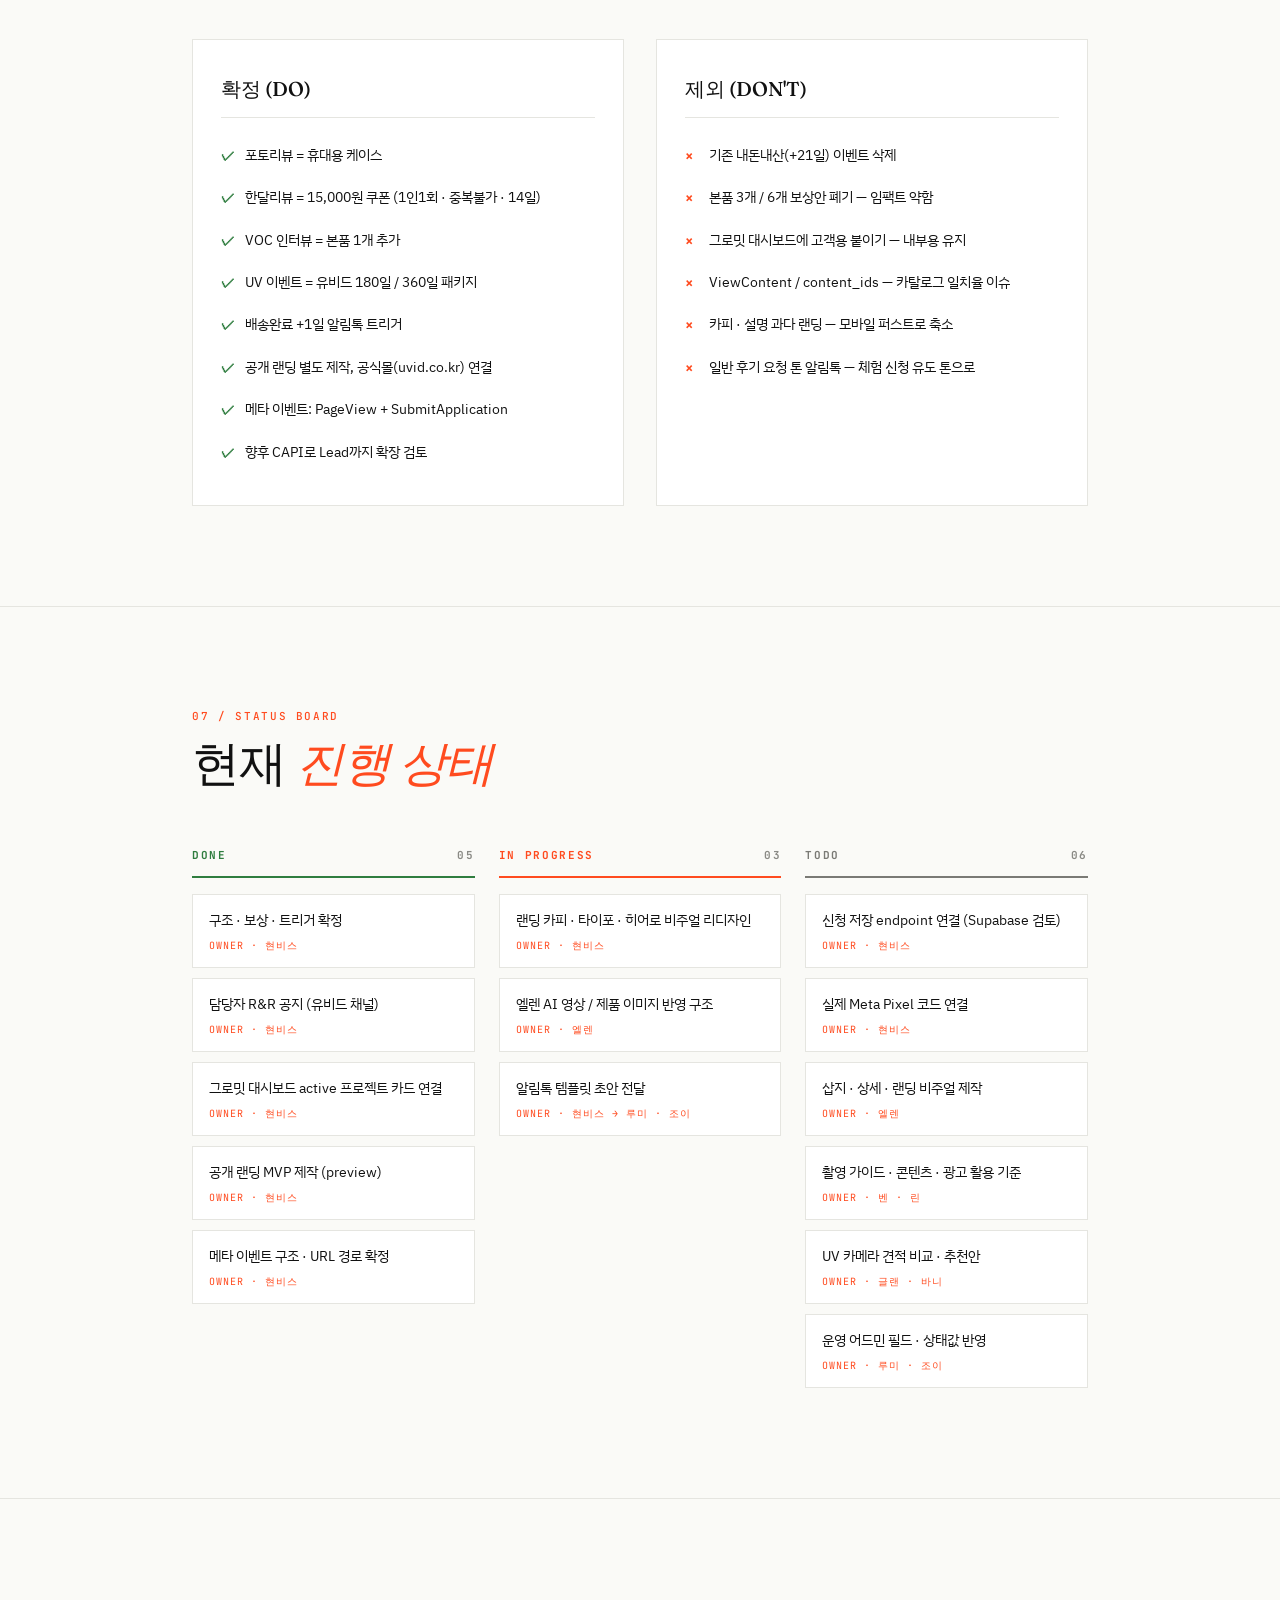
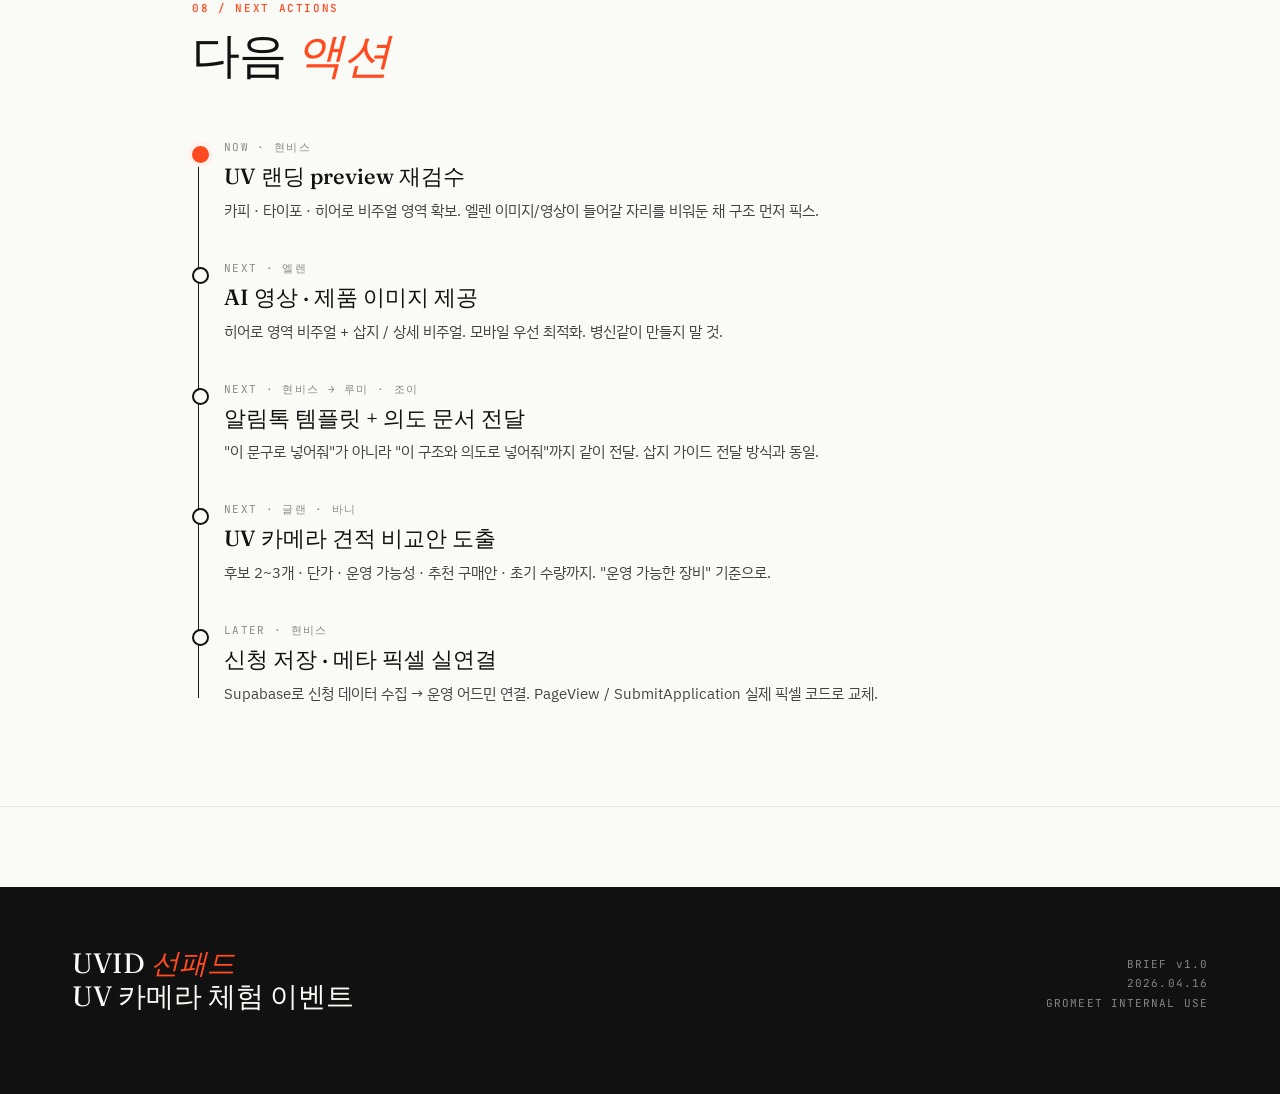
==== commit dd79cdb9: "Add sun pad price strategy to UV brief" ====
--- a/event/uv-brief/index.html
+++ b/event/uv-brief/index.html
@@ -442,6 +442,88 @@
     line-height: 1.6;
   }
 
+  /* ============ PRICE & OPTION ============ */
+  .offer-grid {
+    display: grid;
+    grid-template-columns: repeat(3, 1fr);
+    gap: 18px;
+    margin-bottom: 28px;
+  }
+  .offer-card {
+    background: var(--paper);
+    border: 1px solid var(--line-soft);
+    padding: 28px 24px;
+    min-height: 240px;
+    display: grid;
+    align-content: start;
+    gap: 14px;
+  }
+  .offer-eyebrow {
+    font-family: 'JetBrains Mono', monospace;
+    font-size: 11px;
+    letter-spacing: 0.12em;
+    color: var(--muted);
+    text-transform: uppercase;
+  }
+  .offer-card h3 {
+    font-family: 'Fraunces', serif;
+    font-size: 28px;
+    font-weight: 500;
+    line-height: 1.15;
+  }
+  .offer-price {
+    font-family: 'Fraunces', serif;
+    font-size: 34px;
+    color: var(--accent);
+    line-height: 1;
+  }
+  .offer-meta {
+    font-size: 14px;
+    color: var(--ink-soft);
+    line-height: 1.6;
+  }
+  .offer-perk {
+    display: inline-flex;
+    width: fit-content;
+    padding: 6px 10px;
+    border-radius: 999px;
+    background: var(--accent-soft);
+    color: var(--accent);
+    font-size: 12px;
+    font-weight: 700;
+  }
+  .strategy-panel {
+    background: var(--paper);
+    border: 1px solid var(--line-soft);
+    padding: 30px 28px;
+  }
+  .strategy-panel h4 {
+    font-family: 'Fraunces', serif;
+    font-size: 24px;
+    font-weight: 500;
+    margin-bottom: 18px;
+  }
+  .strategy-list {
+    list-style: none;
+    padding: 0;
+    display: grid;
+    gap: 12px;
+  }
+  .strategy-list li {
+    position: relative;
+    padding-left: 18px;
+    font-size: 15px;
+    line-height: 1.65;
+    color: var(--ink);
+  }
+  .strategy-list li::before {
+    content: "•";
+    position: absolute;
+    left: 0;
+    color: var(--accent);
+    font-weight: 700;
+  }
+
   /* ============ DECISIONS ============ */
   .decisions {
     display: grid;
@@ -616,6 +698,7 @@
       gap: 8px;
     }
     .reward-prize { text-align: left; }
+    .offer-grid { grid-template-columns: 1fr; }
     .rnr-grid { grid-template-columns: 1fr; }
     .decisions { grid-template-columns: 1fr; }
     .status-board { grid-template-columns: 1fr; }
@@ -795,10 +878,69 @@
   </div>
 </section>
 
-<!-- ============ 03 TRIGGER ============ -->
+<!-- ============ 03 PRICE & OPTION ============ -->
+<section class="section" id="pricing">
+  <div class="container">
+    <div class="section-num">03 / PRICE & OPTION STRATEGY</div>
+    <h2 class="section-title">선패드 가격과 옵션 전략 <em>— 왜 이 구조인가</em></h2>
+
+    <p style="font-size: 17px; line-height: 1.7; color: var(--ink-soft); margin-bottom: 36px; max-width: 740px;">
+      내부 브리프 기준 현재 확정안은 <strong style="color: var(--ink);">본품 49,000원</strong>을 기본 앵커로 두고,
+      배송 혜택과 휴대용 케이스 증정을 단계적으로 붙여 업셀하는 구조다.
+      가격 할인보다 <strong style="color: var(--ink);">선택 이유가 선명한 옵션 설계</strong>를 우선한다.
+    </p>
+
+    <div class="offer-grid">
+      <article class="offer-card">
+        <div class="offer-eyebrow">OPTION 01</div>
+        <h3>본품 1개</h3>
+        <div class="offer-price">49,000원</div>
+        <div class="offer-meta">
+          처음 써보는 고객의 진입 옵션.
+          가격 방어보다 선패드 카테고리 이해와 첫 경험 확보가 목적.
+        </div>
+        <div class="offer-perk">기본 진입 옵션</div>
+      </article>
+
+      <article class="offer-card">
+        <div class="offer-eyebrow">OPTION 02</div>
+        <h3>본품 2개</h3>
+        <div class="offer-price">98,000원</div>
+        <div class="offer-meta">
+          1개에서 망설이는 고객을 배송비 혜택으로 끌어올리는 업셀 구간.
+          가장 가볍게 설득 가능한 중간 옵션.
+        </div>
+        <div class="offer-perk">무료배송</div>
+      </article>
+
+      <article class="offer-card">
+        <div class="offer-eyebrow">OPTION 03</div>
+        <h3>본품 3개</h3>
+        <div class="offer-price">147,000원</div>
+        <div class="offer-meta">
+          강한 체험 의지가 있는 고객에게 가장 완성도 높은 선택지로 제시.
+          단순 다량구매보다 휴대용 케이스 가치까지 함께 설계.
+        </div>
+        <div class="offer-perk">무료배송 + 휴대용 케이스 증정</div>
+      </article>
+    </div>
+
+    <div class="strategy-panel">
+      <h4>같이 넣어야 하는 핵심 메모</h4>
+      <ul class="strategy-list">
+        <li>선패드는 일반 선크림 최저가 경쟁이 아니라 <strong>수정화장 · 재도포 · 손 안 묻는 사용성</strong> 카테고리로 설명해야 한다.</li>
+        <li>제품 메인 사용 시나리오는 <strong>아침 기초 사용</strong>, 서브 시나리오는 <strong>수정 화장 시 사용</strong>이다.</li>
+        <li>선미스트 지연으로 <strong>선패드 선출시 전략</strong>이 먼저 잡혔고, UV 카메라 이벤트는 이 제품의 와우 모먼트를 눈으로 보이게 만드는 장치다.</li>
+        <li>상세·결제 영역에서는 가격 인하보다 <strong>2개 무료배송 / 3개 케이스 증정</strong> 구조를 직관적으로 반복 노출하는 것이 핵심이다.</li>
+      </ul>
+    </div>
+  </div>
+</section>
+
+<!-- ============ 04 TRIGGER ============ -->
 <section class="section" id="trigger">
   <div class="container">
-    <div class="section-num">03 / CUSTOMER TOUCHPOINTS</div>
+    <div class="section-num">04 / CUSTOMER TOUCHPOINTS</div>
     <h2 class="section-title">고객은 어떻게 <em>이 이벤트를 알게 되나</em></h2>
 
     <p style="font-size: 17px; line-height: 1.7; color: var(--ink-soft); margin-bottom: 24px; max-width: 680px;">
@@ -845,7 +987,7 @@
 <!-- ============ 04 R&R ============ -->
 <section class="section" id="rnr">
   <div class="container">
-    <div class="section-num">04 / ROLES &amp; RESPONSIBILITIES</div>
+    <div class="section-num">05 / ROLES &amp; RESPONSIBILITIES</div>
     <h2 class="section-title">담당자 <em>R&amp;R</em></h2>
 
     <p style="font-size: 17px; line-height: 1.7; color: var(--ink-soft); margin-bottom: 40px; max-width: 680px;">
@@ -931,7 +1073,7 @@
 <!-- ============ 05 KEY DECISIONS ============ -->
 <section class="section" id="decisions">
   <div class="container">
-    <div class="section-num">05 / KEY DECISIONS</div>
+    <div class="section-num">06 / KEY DECISIONS</div>
     <h2 class="section-title">확정된 것과 <em>하지 않을 것</em></h2>
 
     <div class="decisions">
@@ -967,7 +1109,7 @@
 <!-- ============ 06 STATUS ============ -->
 <section class="section" id="status">
   <div class="container">
-    <div class="section-num">06 / STATUS BOARD</div>
+    <div class="section-num">07 / STATUS BOARD</div>
     <h2 class="section-title">현재 <em>진행 상태</em></h2>
 
     <div class="status-board">
@@ -1045,7 +1187,7 @@
 <!-- ============ 07 NEXT ============ -->
 <section class="section" id="next">
   <div class="container">
-    <div class="section-num">07 / NEXT ACTIONS</div>
+    <div class="section-num">08 / NEXT ACTIONS</div>
     <h2 class="section-title">다음 <em>액션</em></h2>
 
     <div class="timeline">
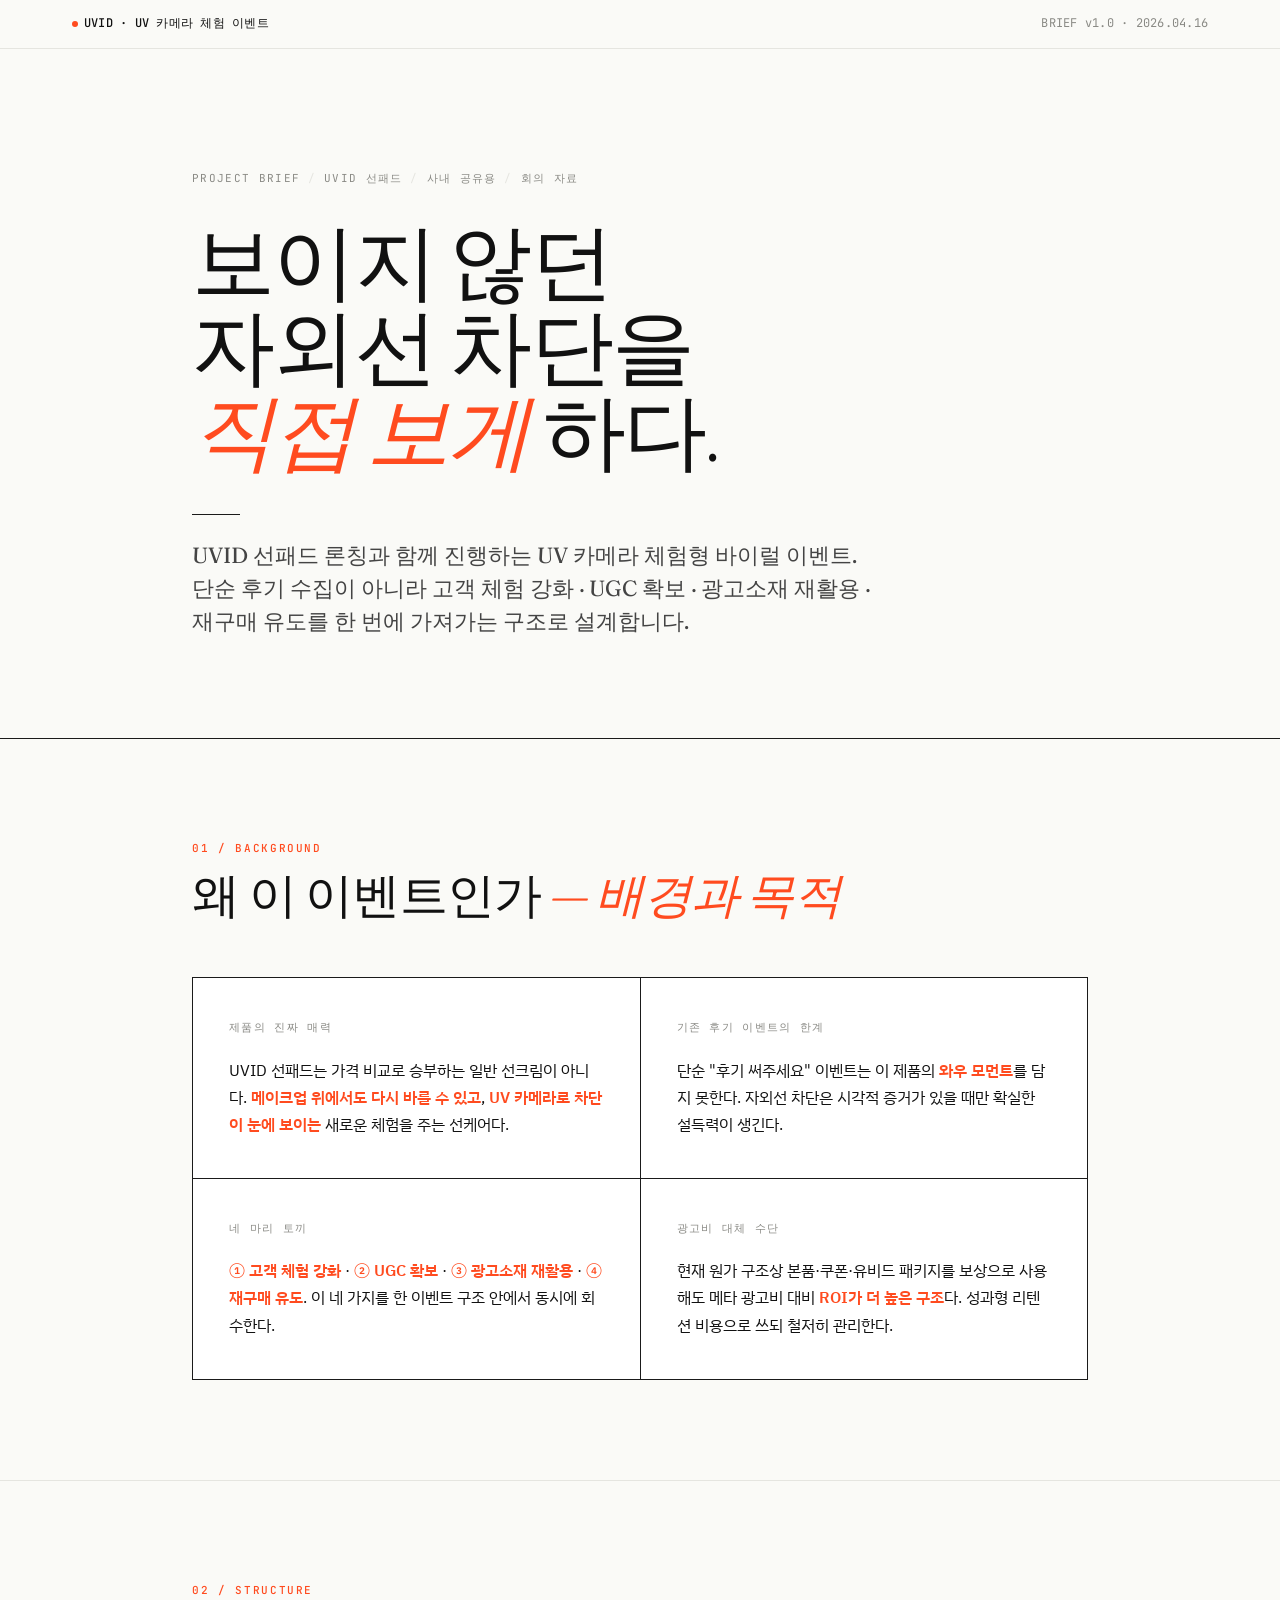
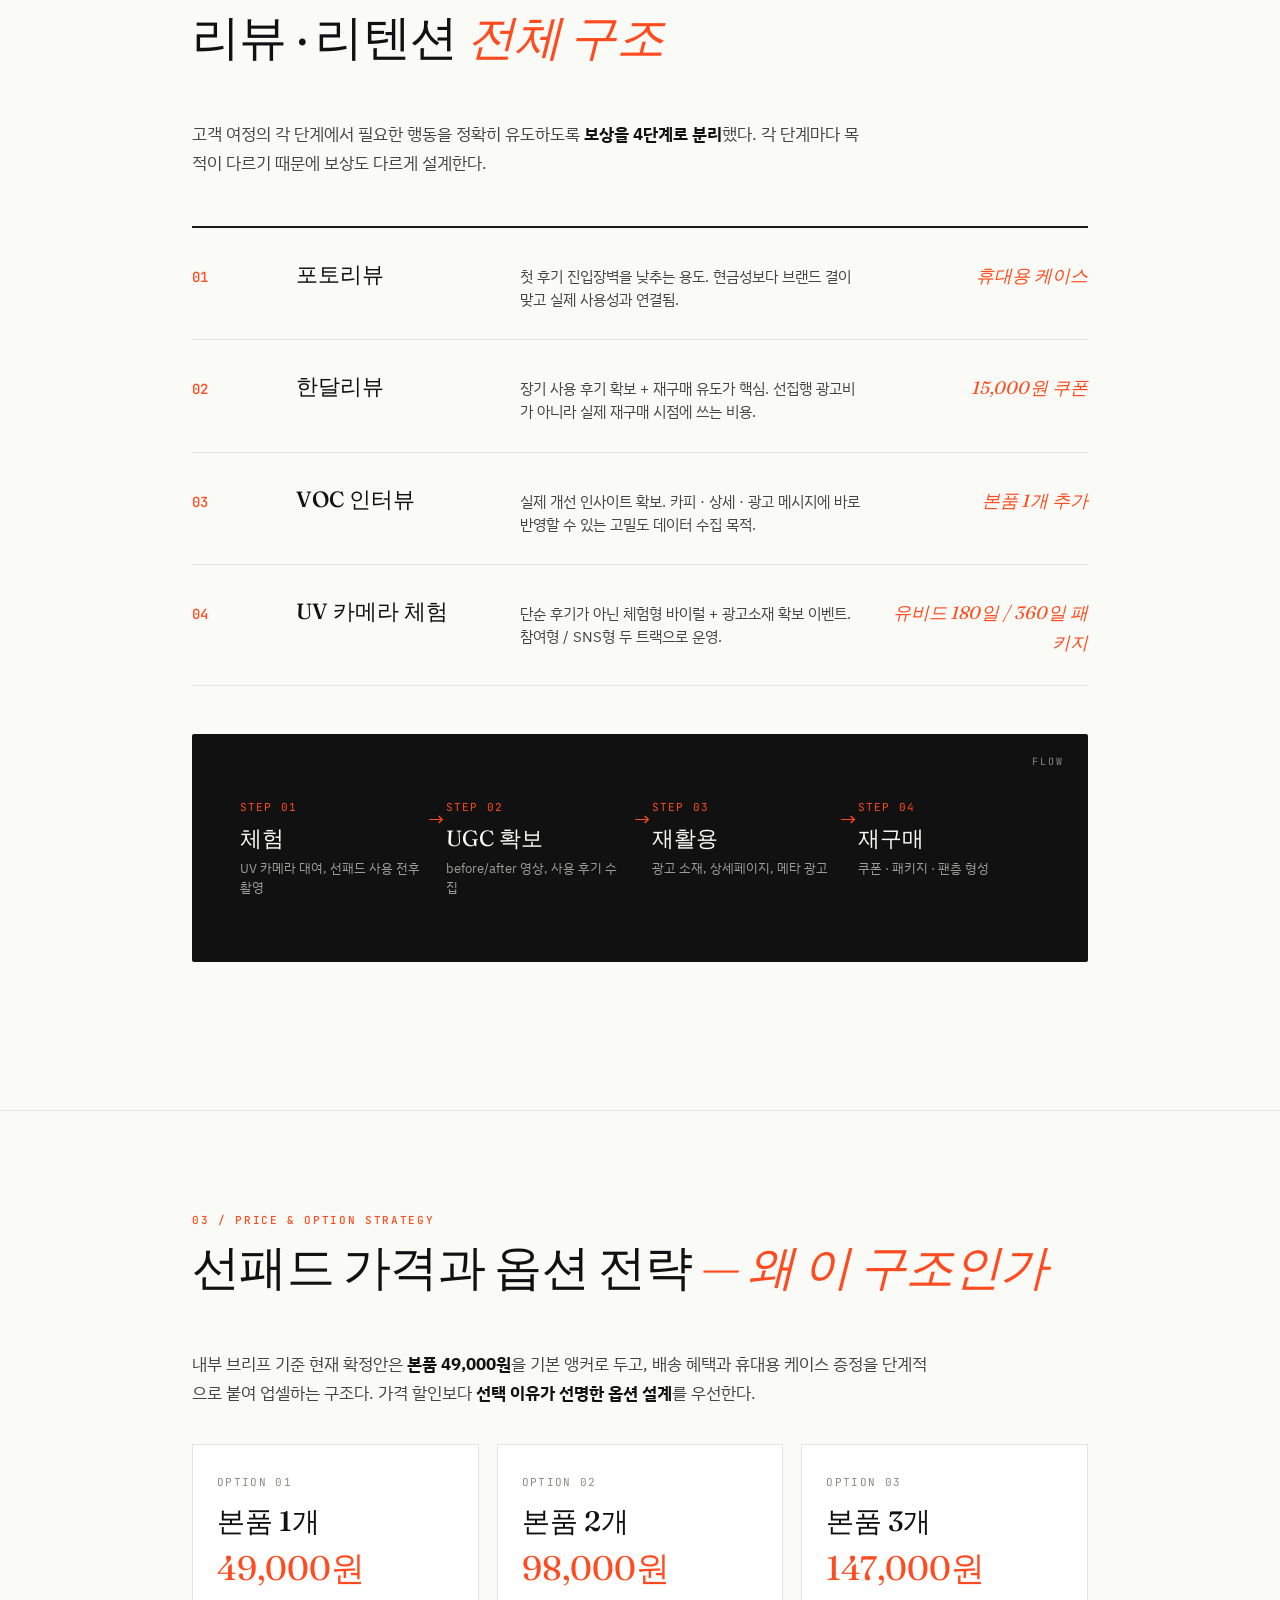
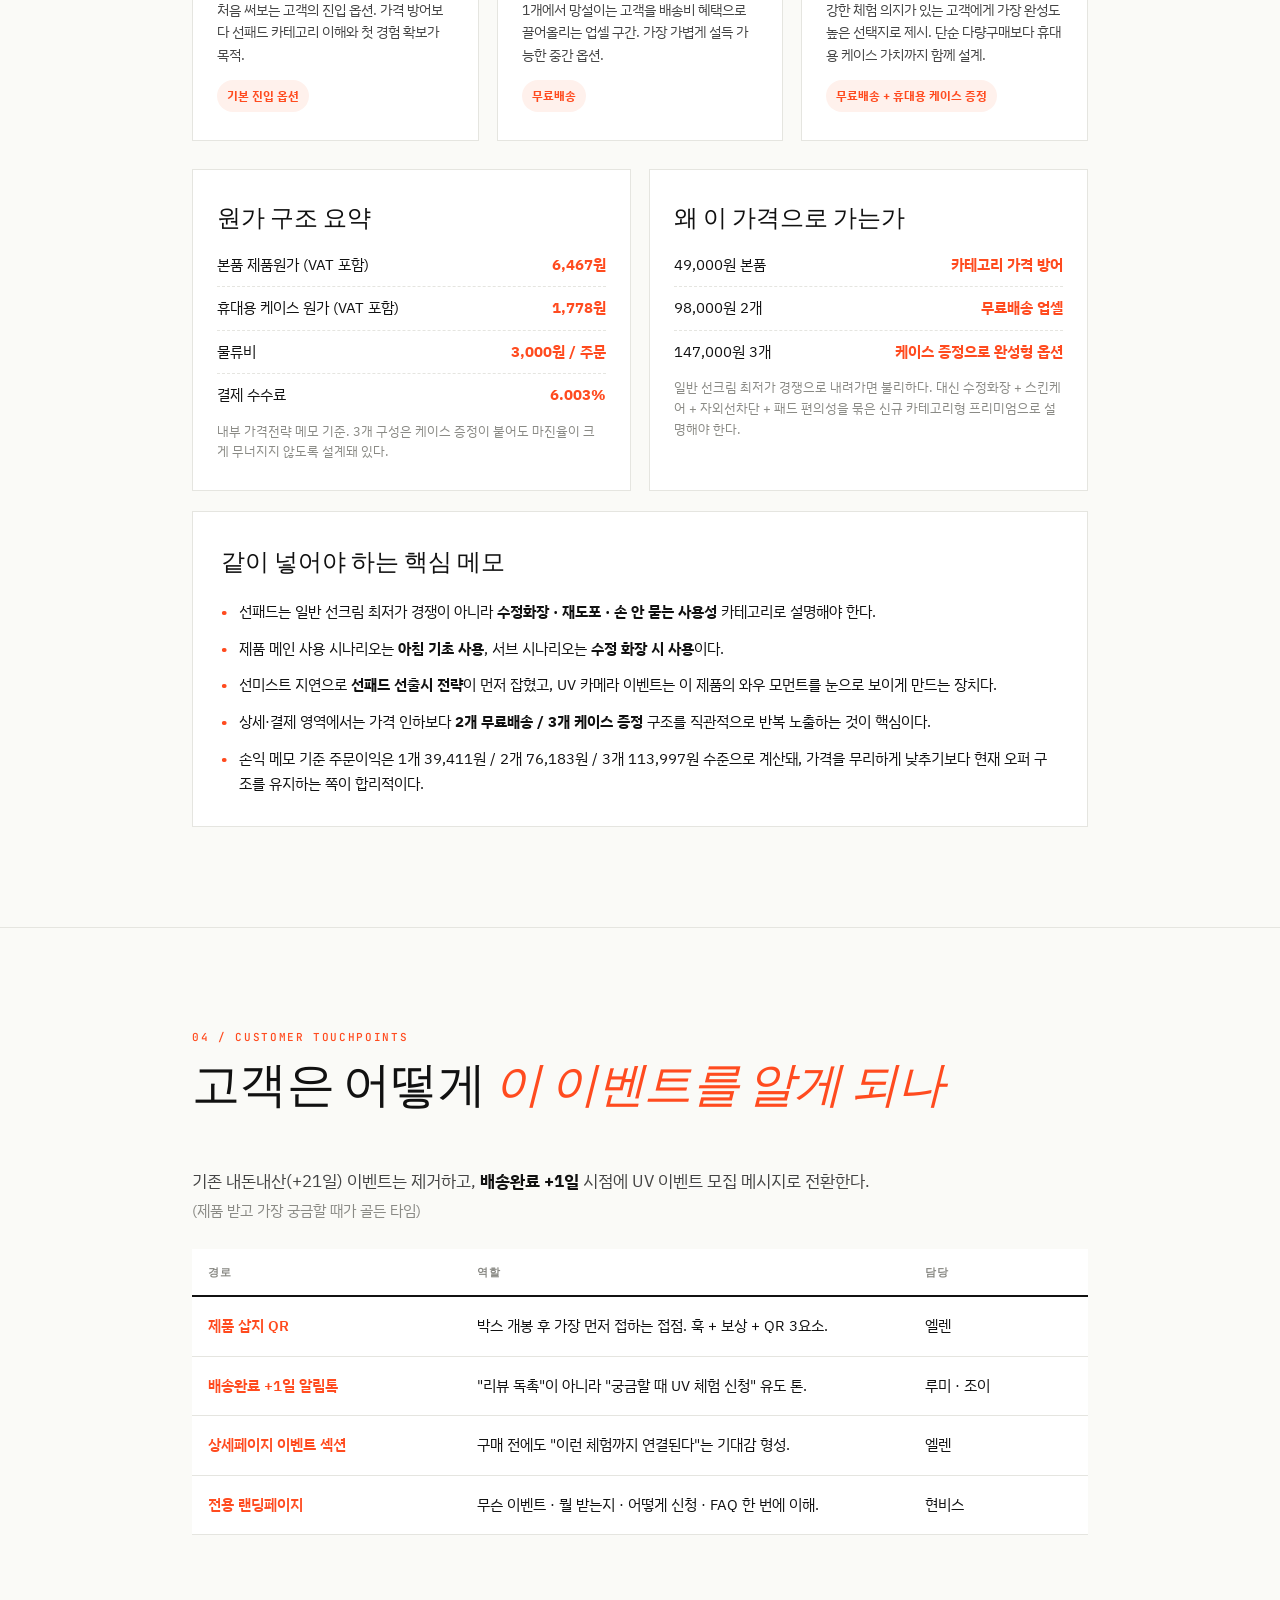
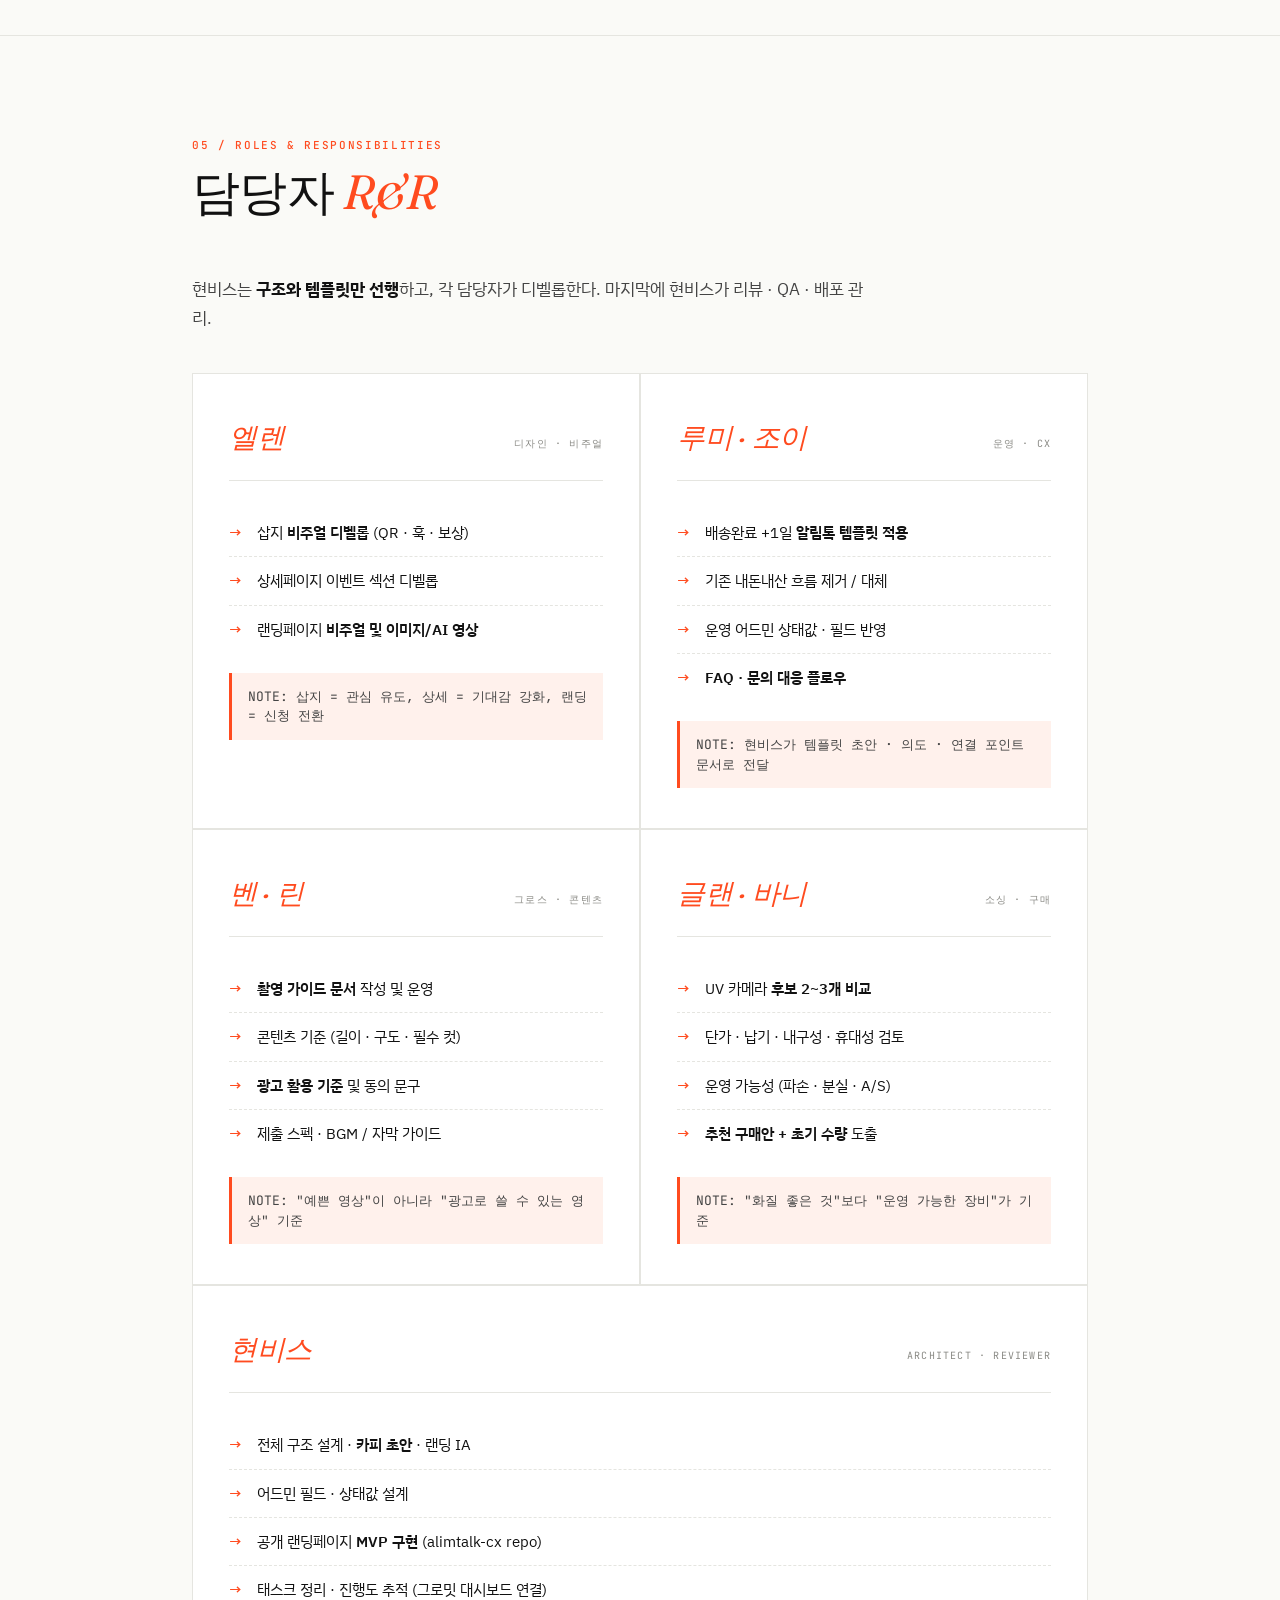
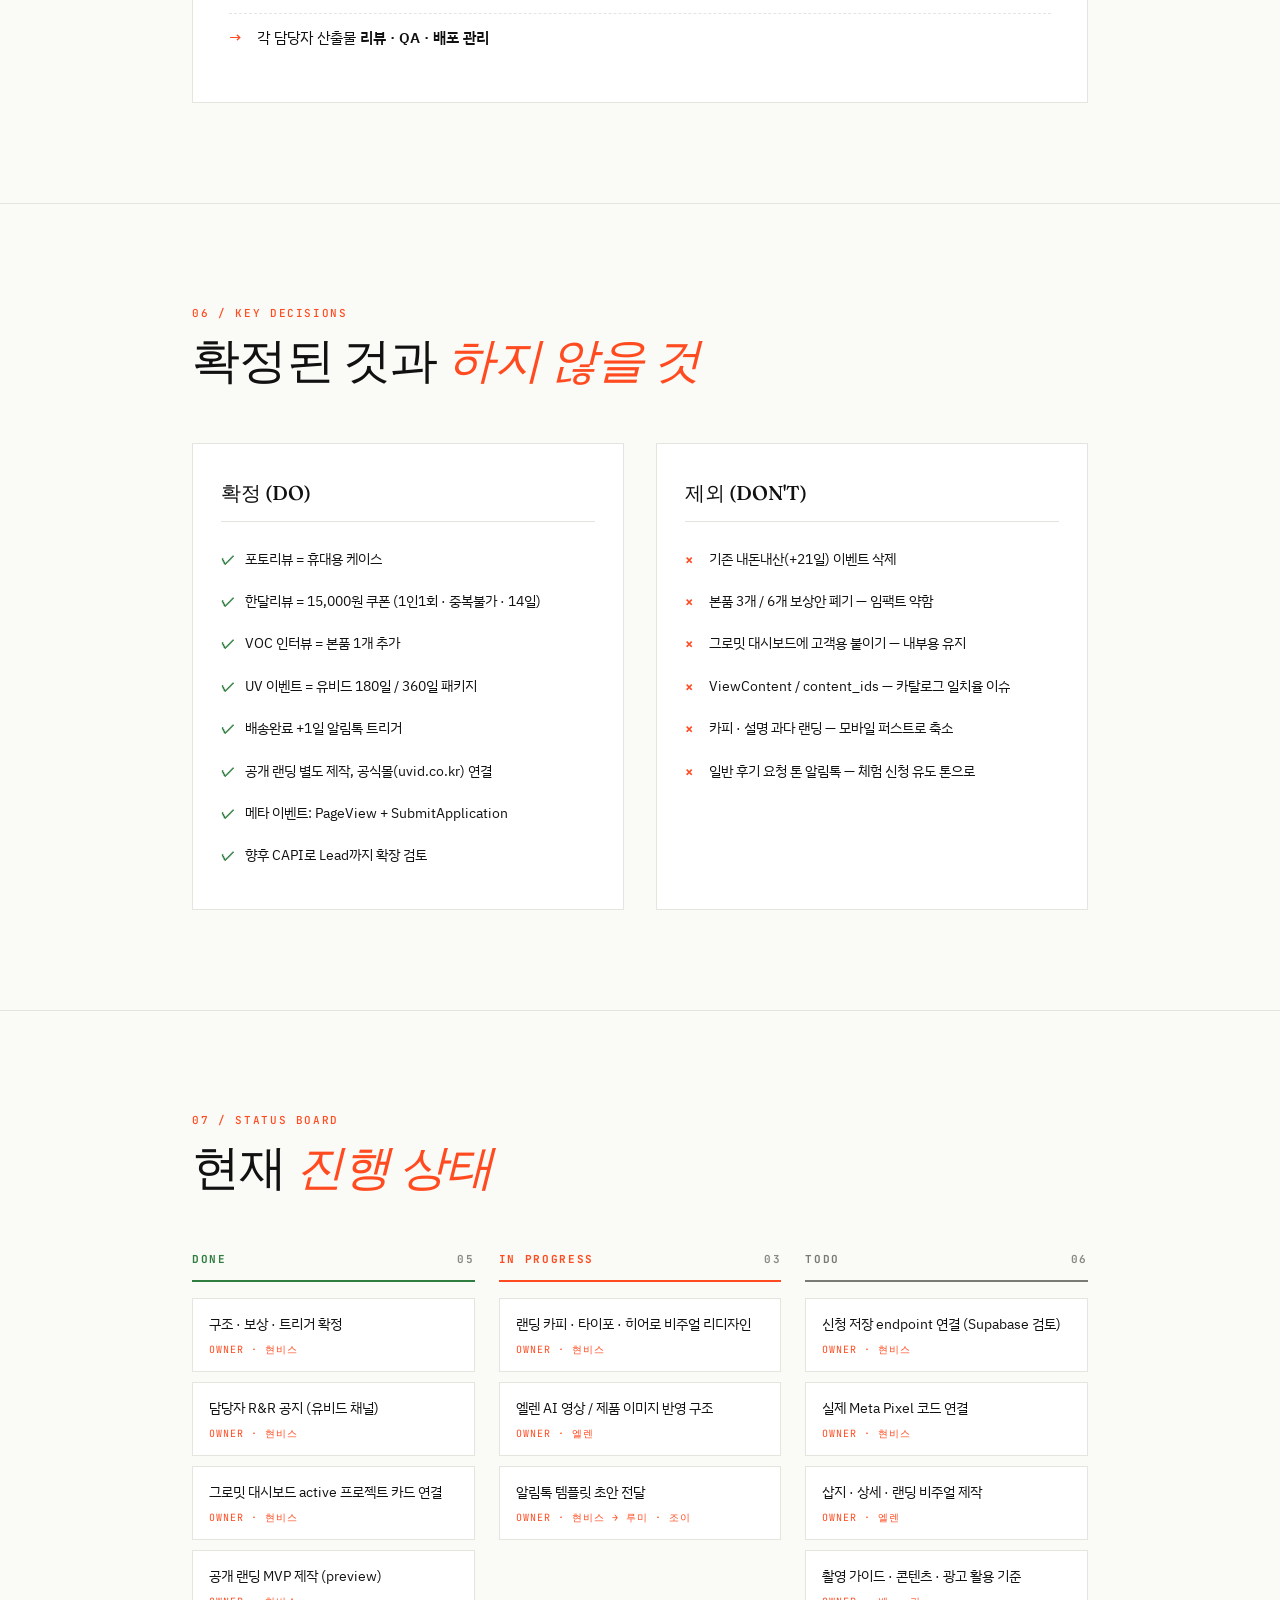
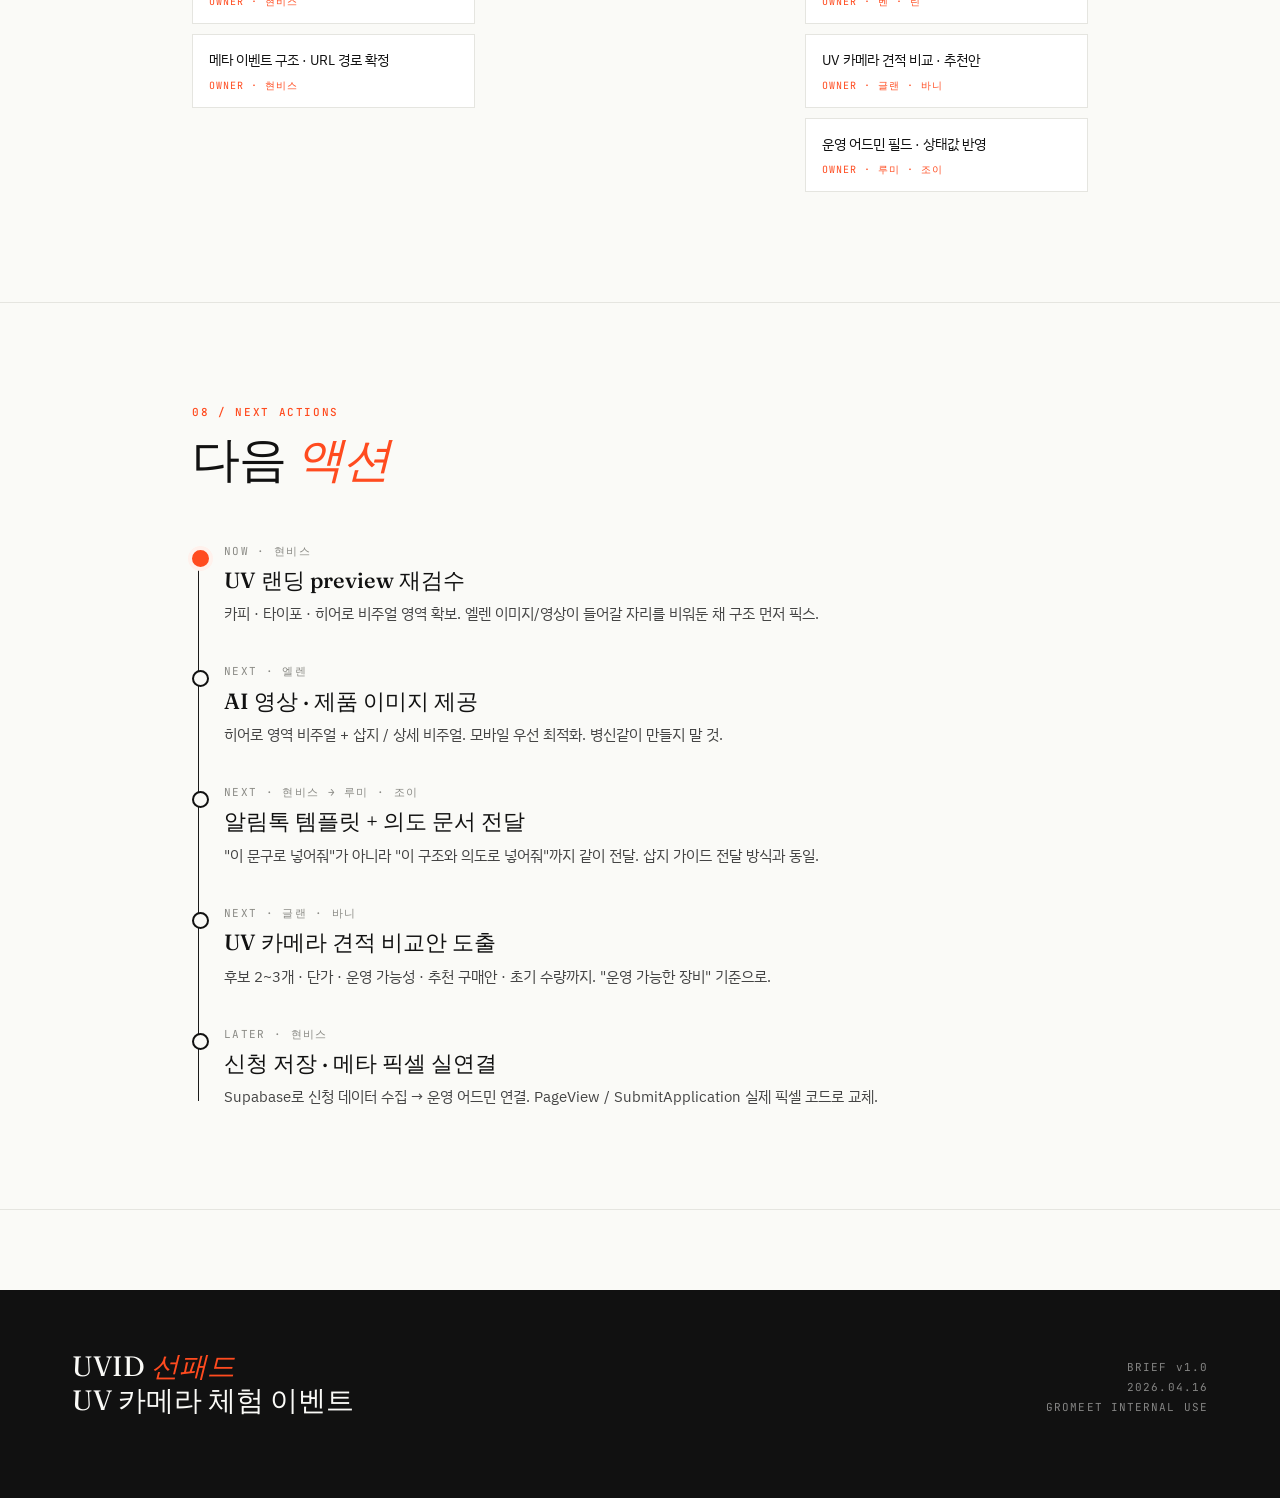
==== commit 06e14210: "Expand UV brief with sun pad cost rationale" ====
--- a/event/uv-brief/index.html
+++ b/event/uv-brief/index.html
@@ -492,6 +492,46 @@
     font-size: 12px;
     font-weight: 700;
   }
+  .cost-board {
+    display: grid;
+    grid-template-columns: repeat(2, 1fr);
+    gap: 18px;
+    margin-bottom: 20px;
+  }
+  .cost-card {
+    background: var(--paper);
+    border: 1px solid var(--line-soft);
+    padding: 28px 24px;
+  }
+  .cost-card h4 {
+    font-family: 'Fraunces', serif;
+    font-size: 24px;
+    font-weight: 500;
+    margin-bottom: 16px;
+  }
+  .cost-list {
+    list-style: none;
+    padding: 0;
+    display: grid;
+    gap: 10px;
+  }
+  .cost-list li {
+    display: flex;
+    justify-content: space-between;
+    gap: 16px;
+    padding-bottom: 10px;
+    border-bottom: 1px dashed var(--line-soft);
+    font-size: 15px;
+    line-height: 1.5;
+  }
+  .cost-list li:last-child { border-bottom: none; padding-bottom: 0; }
+  .cost-list strong { color: var(--accent); font-weight: 700; }
+  .cost-note {
+    font-size: 13px;
+    color: var(--muted);
+    margin-top: 14px;
+    line-height: 1.6;
+  }
   .strategy-panel {
     background: var(--paper);
     border: 1px solid var(--line-soft);
@@ -699,6 +739,7 @@
     }
     .reward-prize { text-align: left; }
     .offer-grid { grid-template-columns: 1fr; }
+    .cost-board { grid-template-columns: 1fr; }
     .rnr-grid { grid-template-columns: 1fr; }
     .decisions { grid-template-columns: 1fr; }
     .status-board { grid-template-columns: 1fr; }
@@ -925,6 +966,29 @@
       </article>
     </div>
 
+    <div class="cost-board">
+      <article class="cost-card">
+        <h4>원가 구조 요약</h4>
+        <ul class="cost-list">
+          <li><span>본품 제품원가 (VAT 포함)</span><strong>6,467원</strong></li>
+          <li><span>휴대용 케이스 원가 (VAT 포함)</span><strong>1,778원</strong></li>
+          <li><span>물류비</span><strong>3,000원 / 주문</strong></li>
+          <li><span>결제 수수료</span><strong>6.003%</strong></li>
+        </ul>
+        <div class="cost-note">내부 가격전략 메모 기준. 3개 구성은 케이스 증정이 붙어도 마진율이 크게 무너지지 않도록 설계돼 있다.</div>
+      </article>
+
+      <article class="cost-card">
+        <h4>왜 이 가격으로 가는가</h4>
+        <ul class="cost-list">
+          <li><span>49,000원 본품</span><strong>카테고리 가격 방어</strong></li>
+          <li><span>98,000원 2개</span><strong>무료배송 업셀</strong></li>
+          <li><span>147,000원 3개</span><strong>케이스 증정으로 완성형 옵션</strong></li>
+        </ul>
+        <div class="cost-note">일반 선크림 최저가 경쟁으로 내려가면 불리하다. 대신 수정화장 + 스킨케어 + 자외선차단 + 패드 편의성을 묶은 신규 카테고리형 프리미엄으로 설명해야 한다.</div>
+      </article>
+    </div>
+
     <div class="strategy-panel">
       <h4>같이 넣어야 하는 핵심 메모</h4>
       <ul class="strategy-list">
@@ -932,6 +996,7 @@
         <li>제품 메인 사용 시나리오는 <strong>아침 기초 사용</strong>, 서브 시나리오는 <strong>수정 화장 시 사용</strong>이다.</li>
         <li>선미스트 지연으로 <strong>선패드 선출시 전략</strong>이 먼저 잡혔고, UV 카메라 이벤트는 이 제품의 와우 모먼트를 눈으로 보이게 만드는 장치다.</li>
         <li>상세·결제 영역에서는 가격 인하보다 <strong>2개 무료배송 / 3개 케이스 증정</strong> 구조를 직관적으로 반복 노출하는 것이 핵심이다.</li>
+        <li>손익 메모 기준 주문이익은 1개 39,411원 / 2개 76,183원 / 3개 113,997원 수준으로 계산돼, 가격을 무리하게 낮추기보다 현재 오퍼 구조를 유지하는 쪽이 합리적이다.</li>
       </ul>
     </div>
   </div>
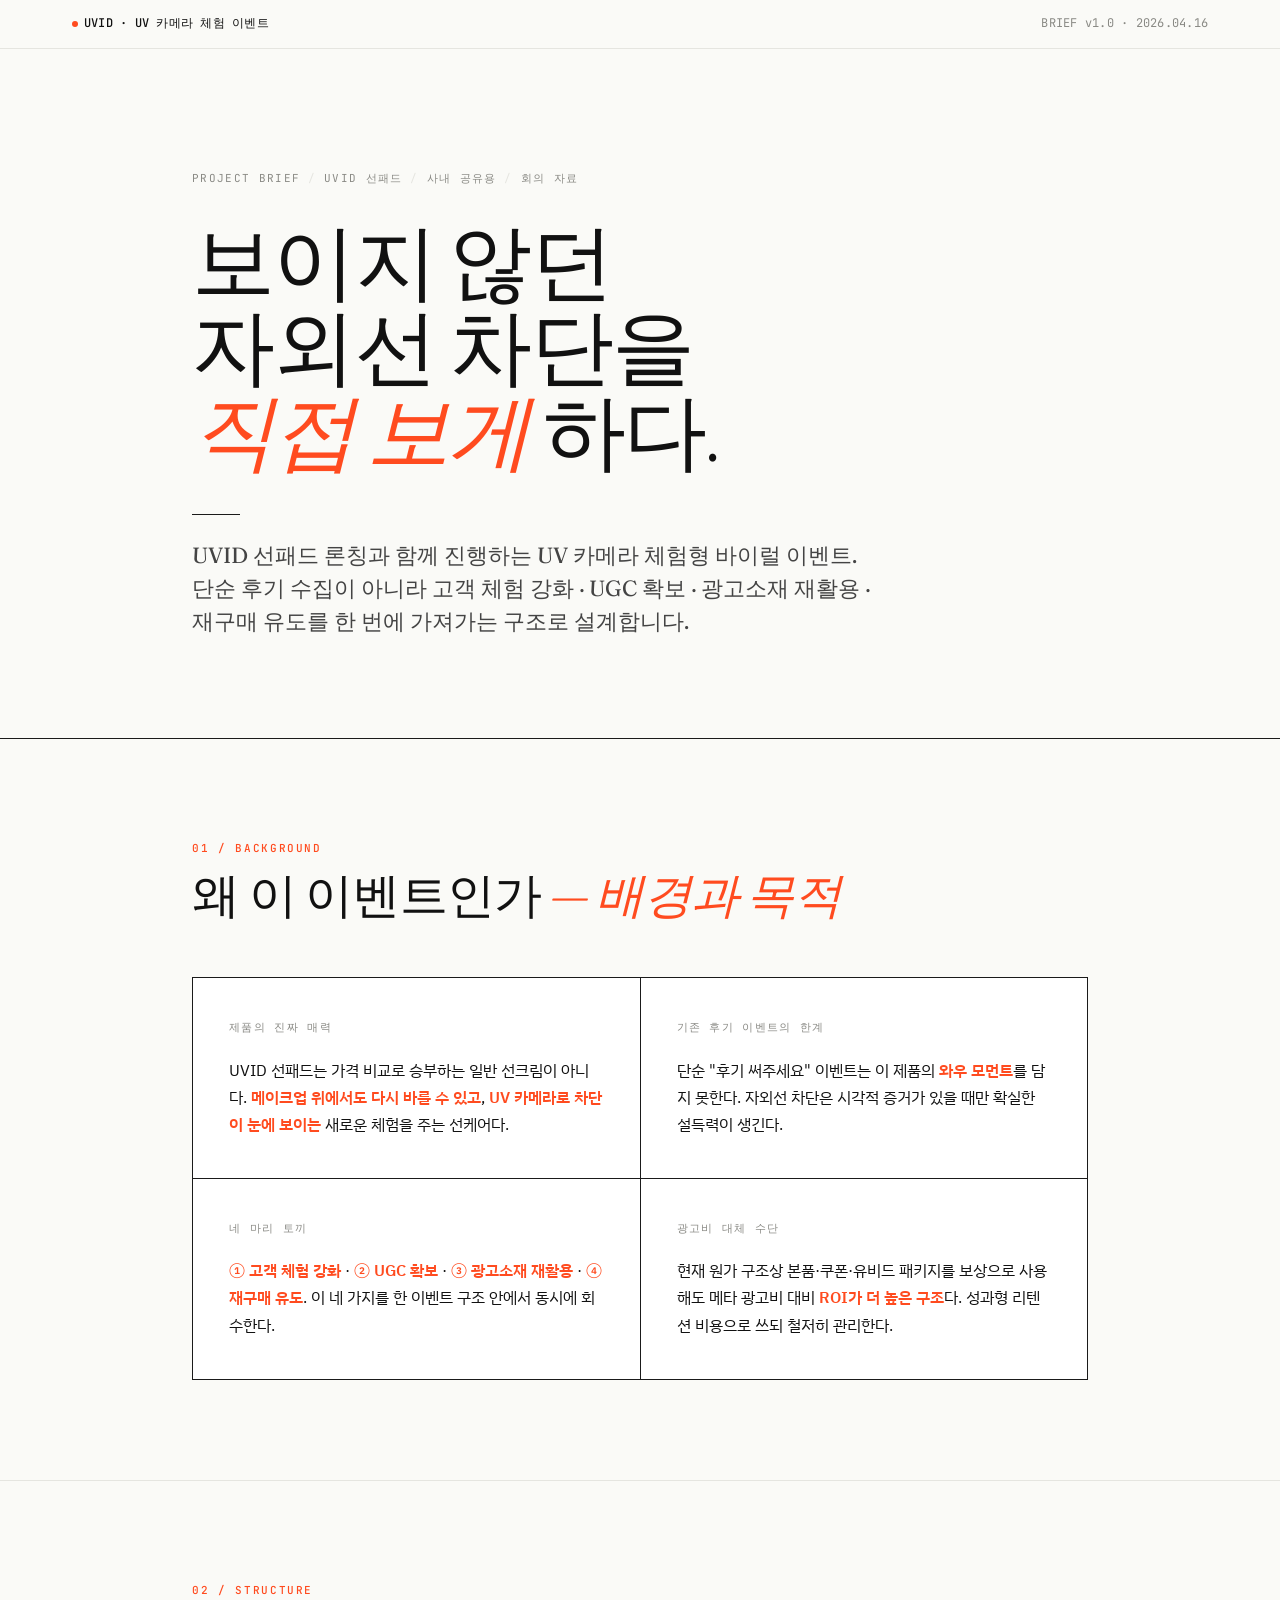
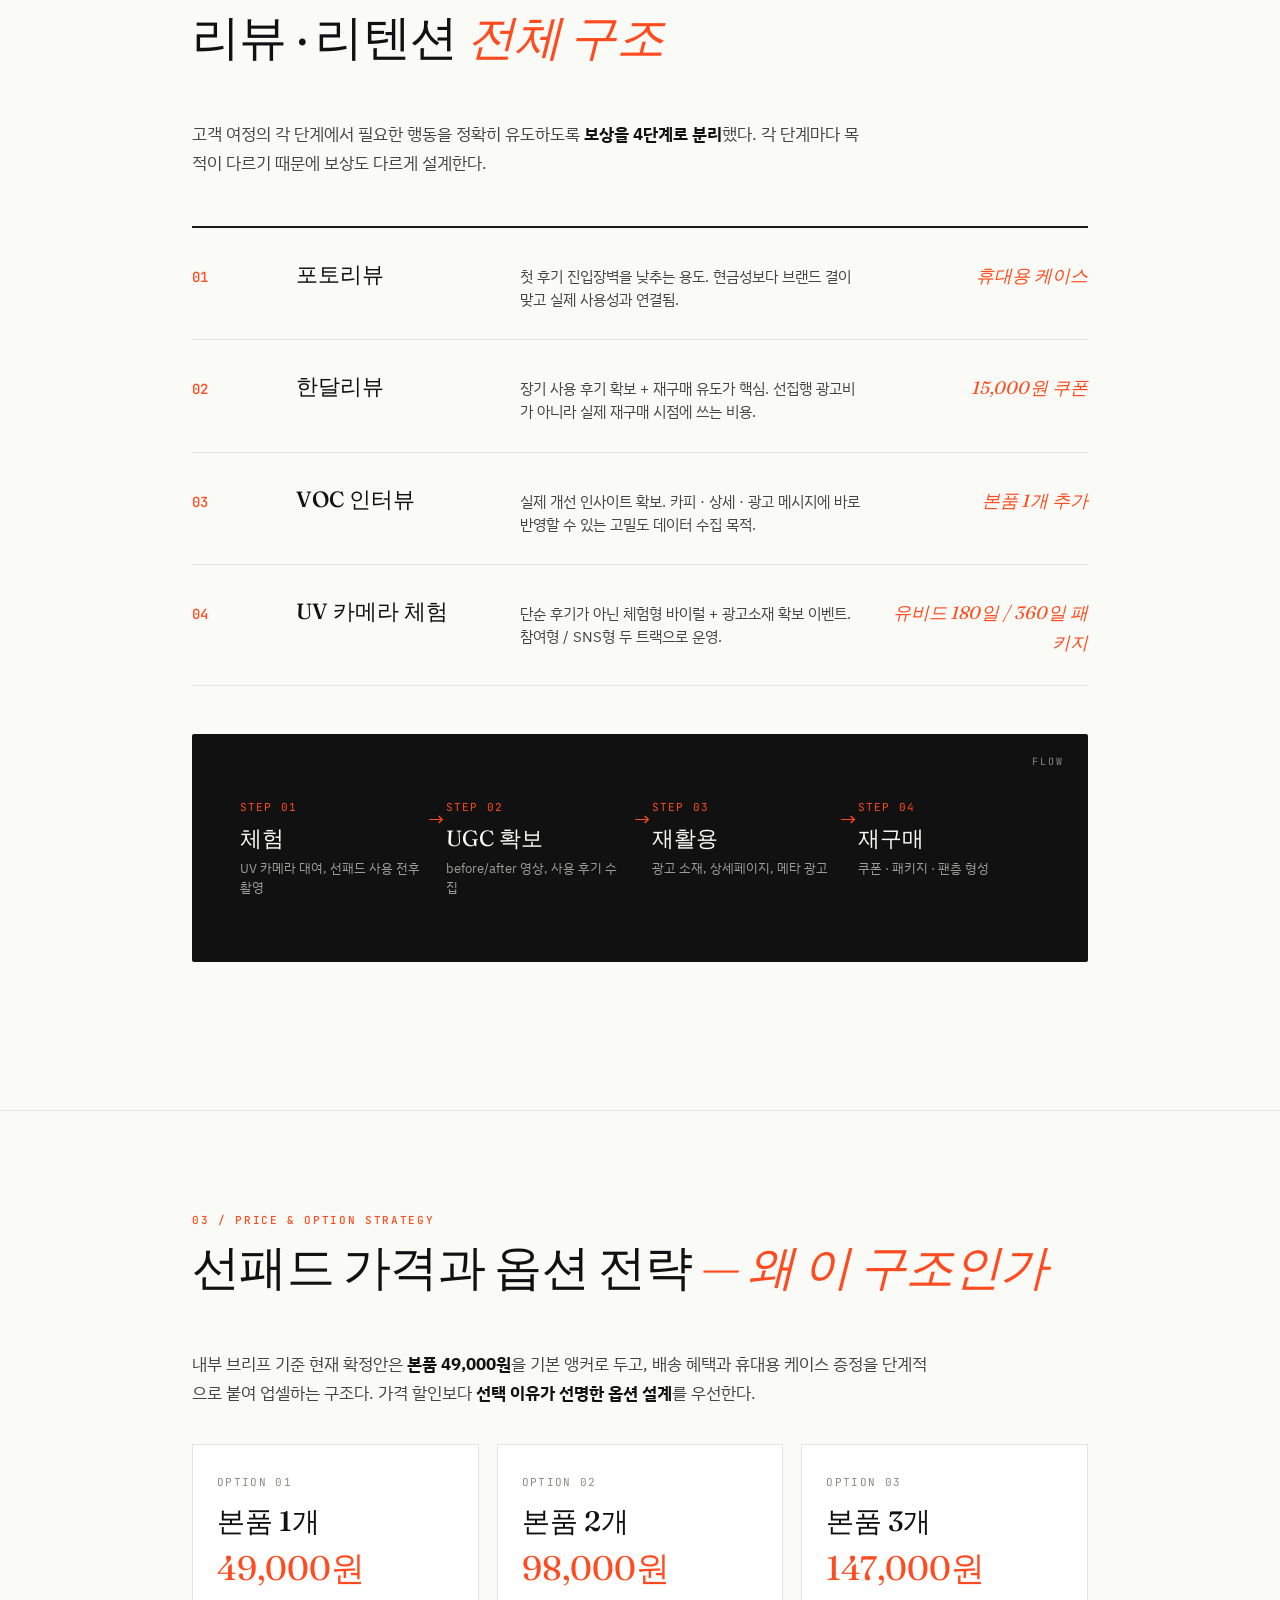
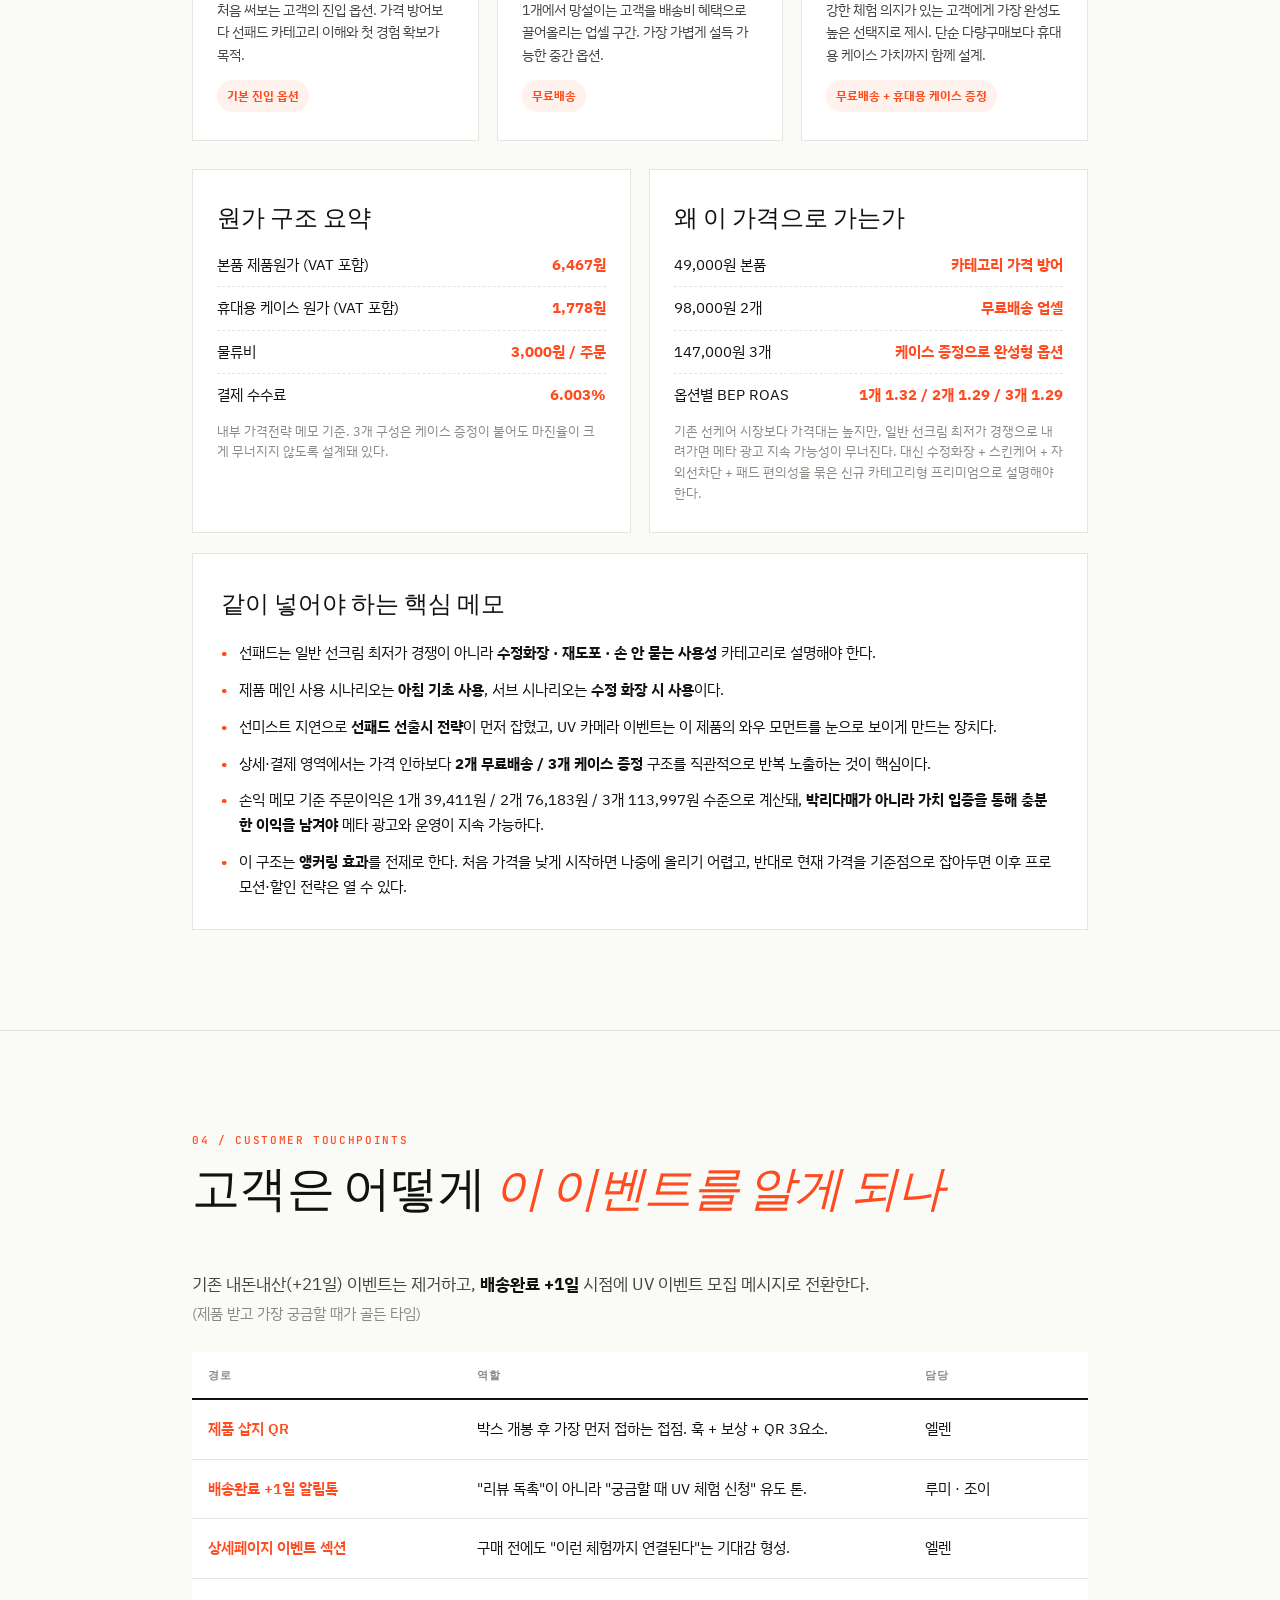
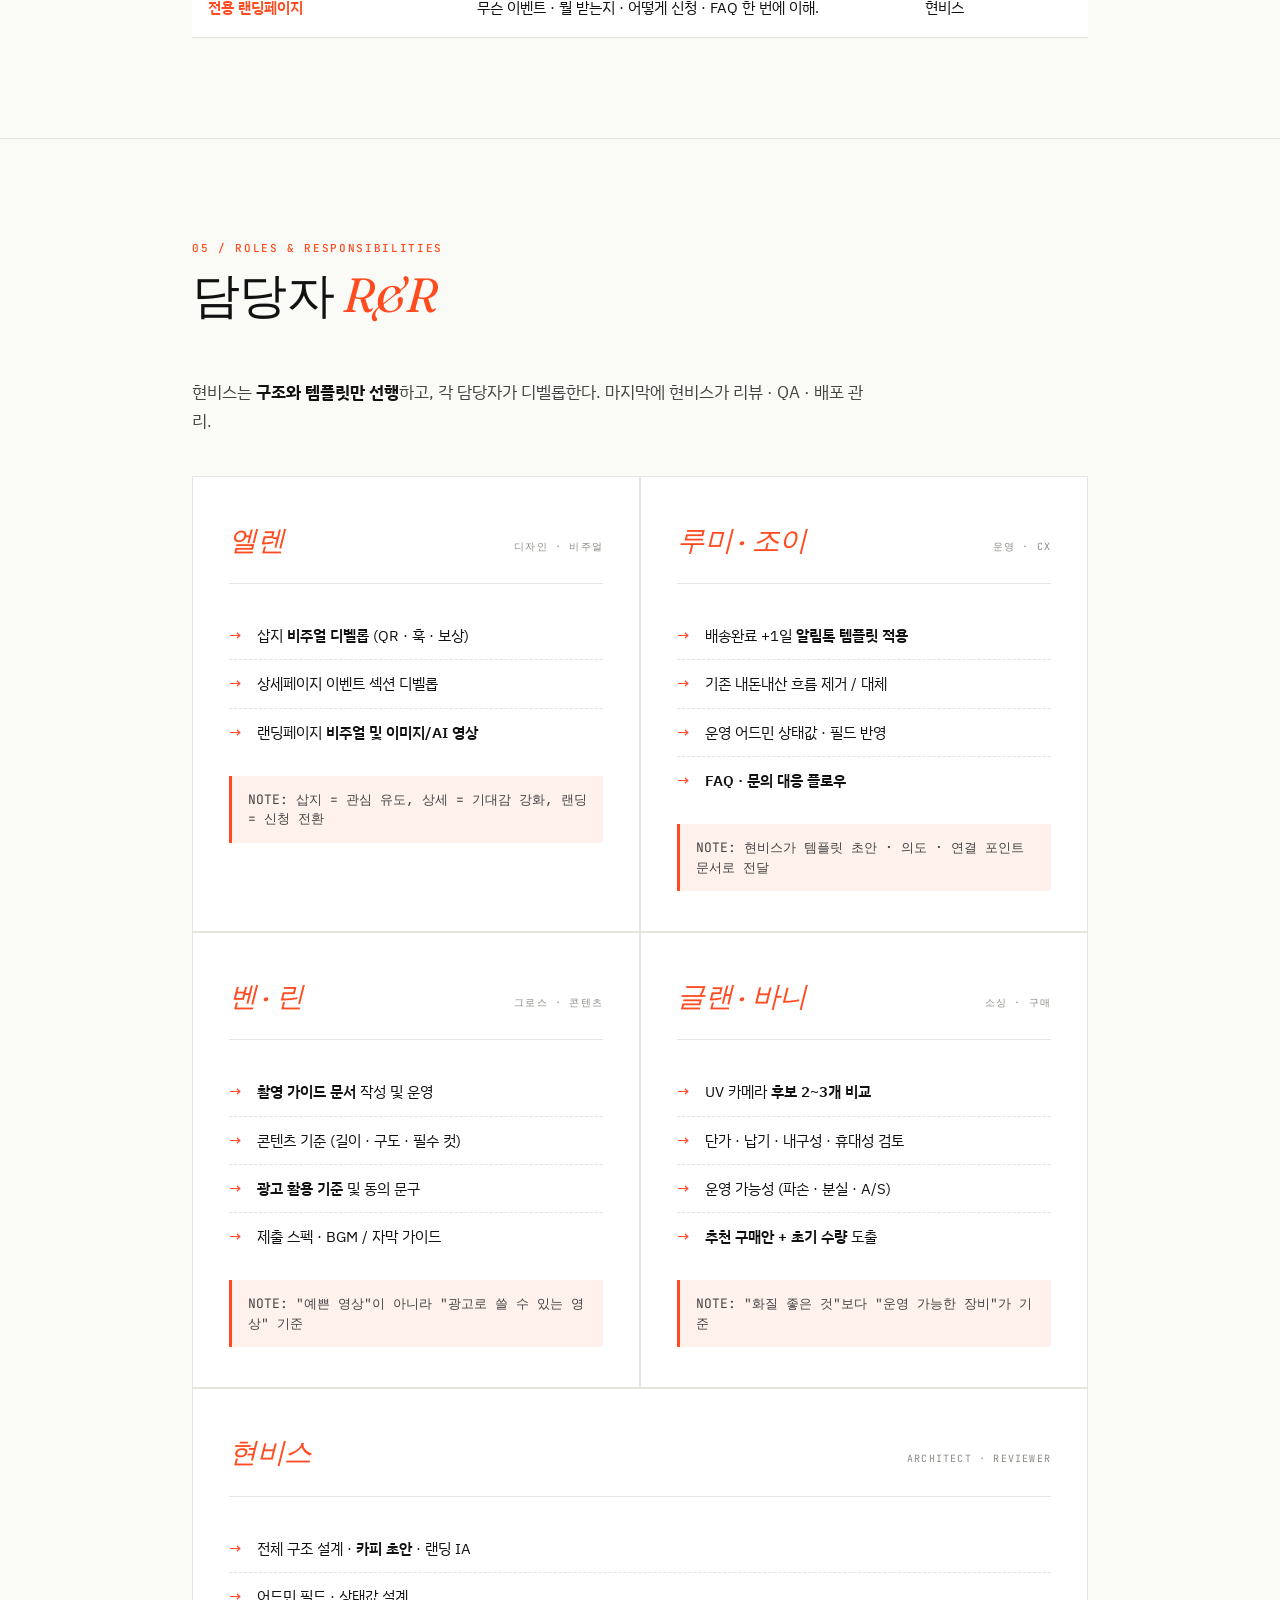
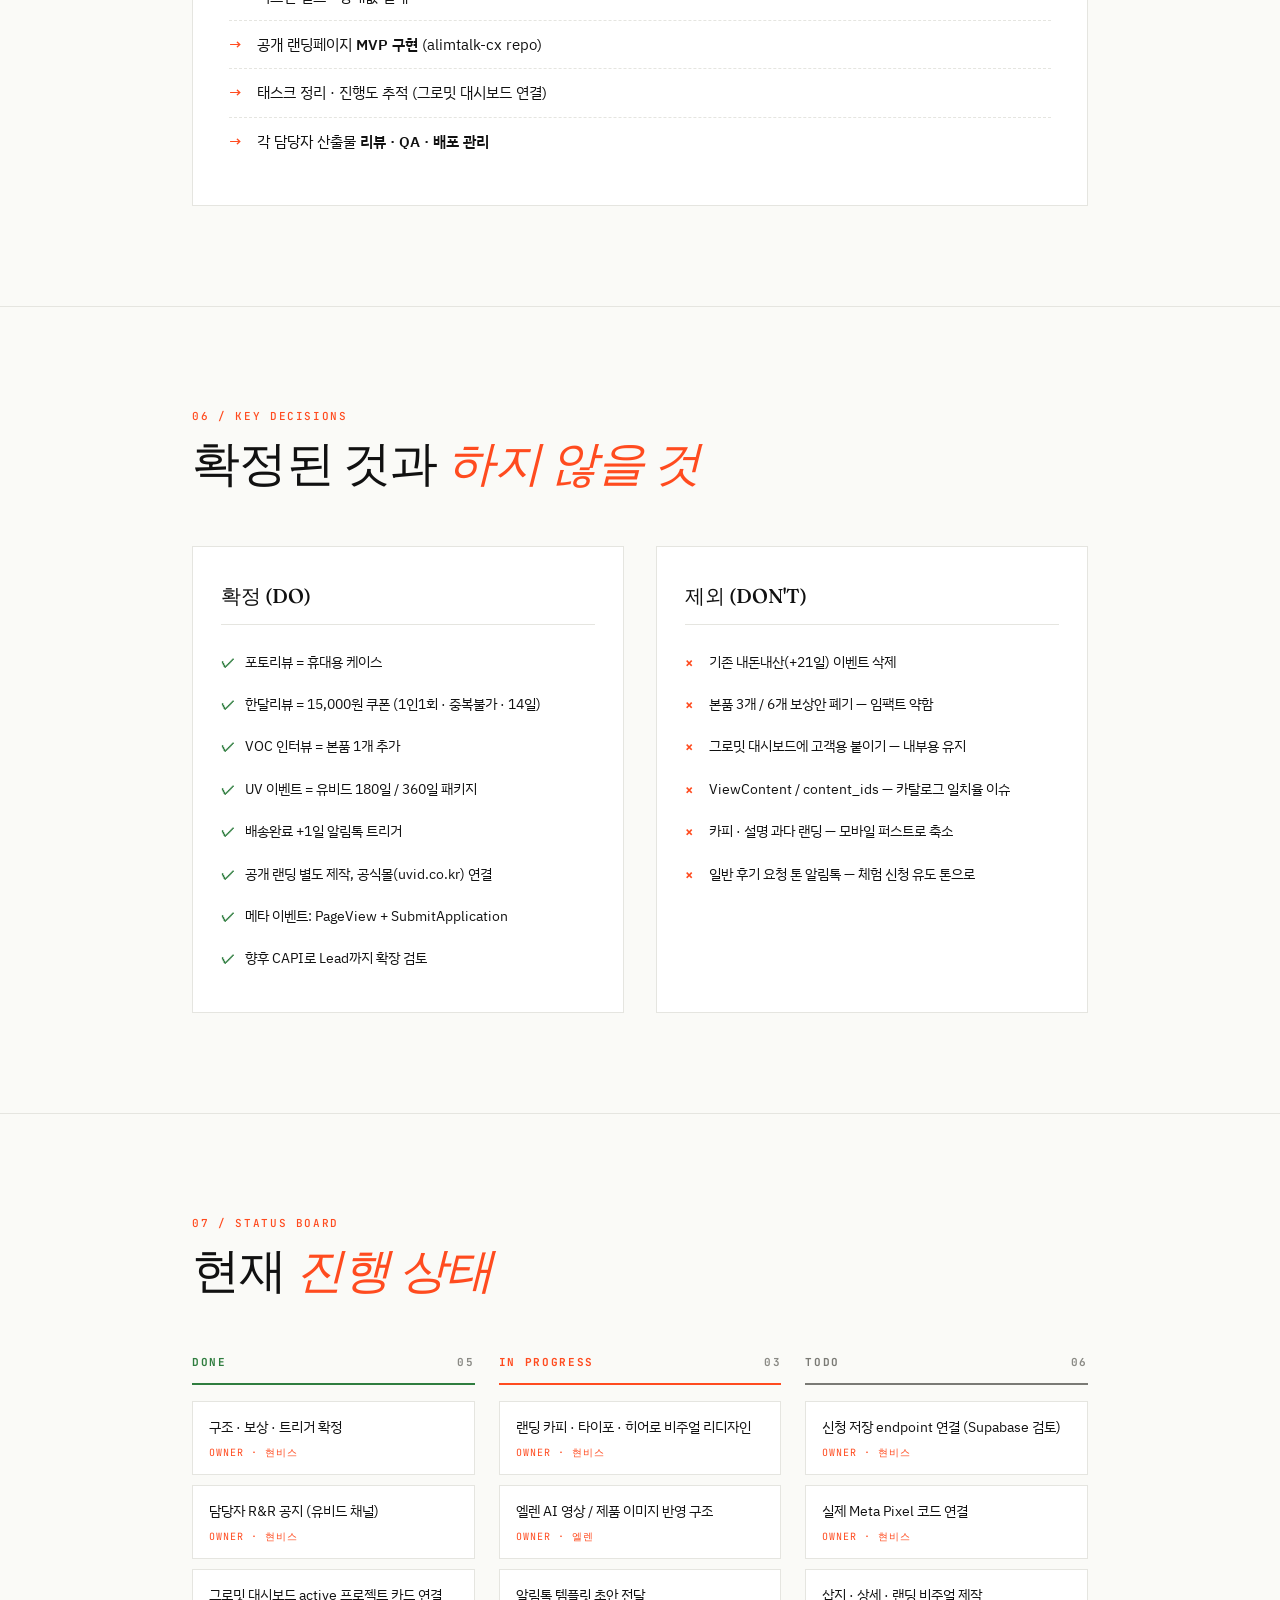
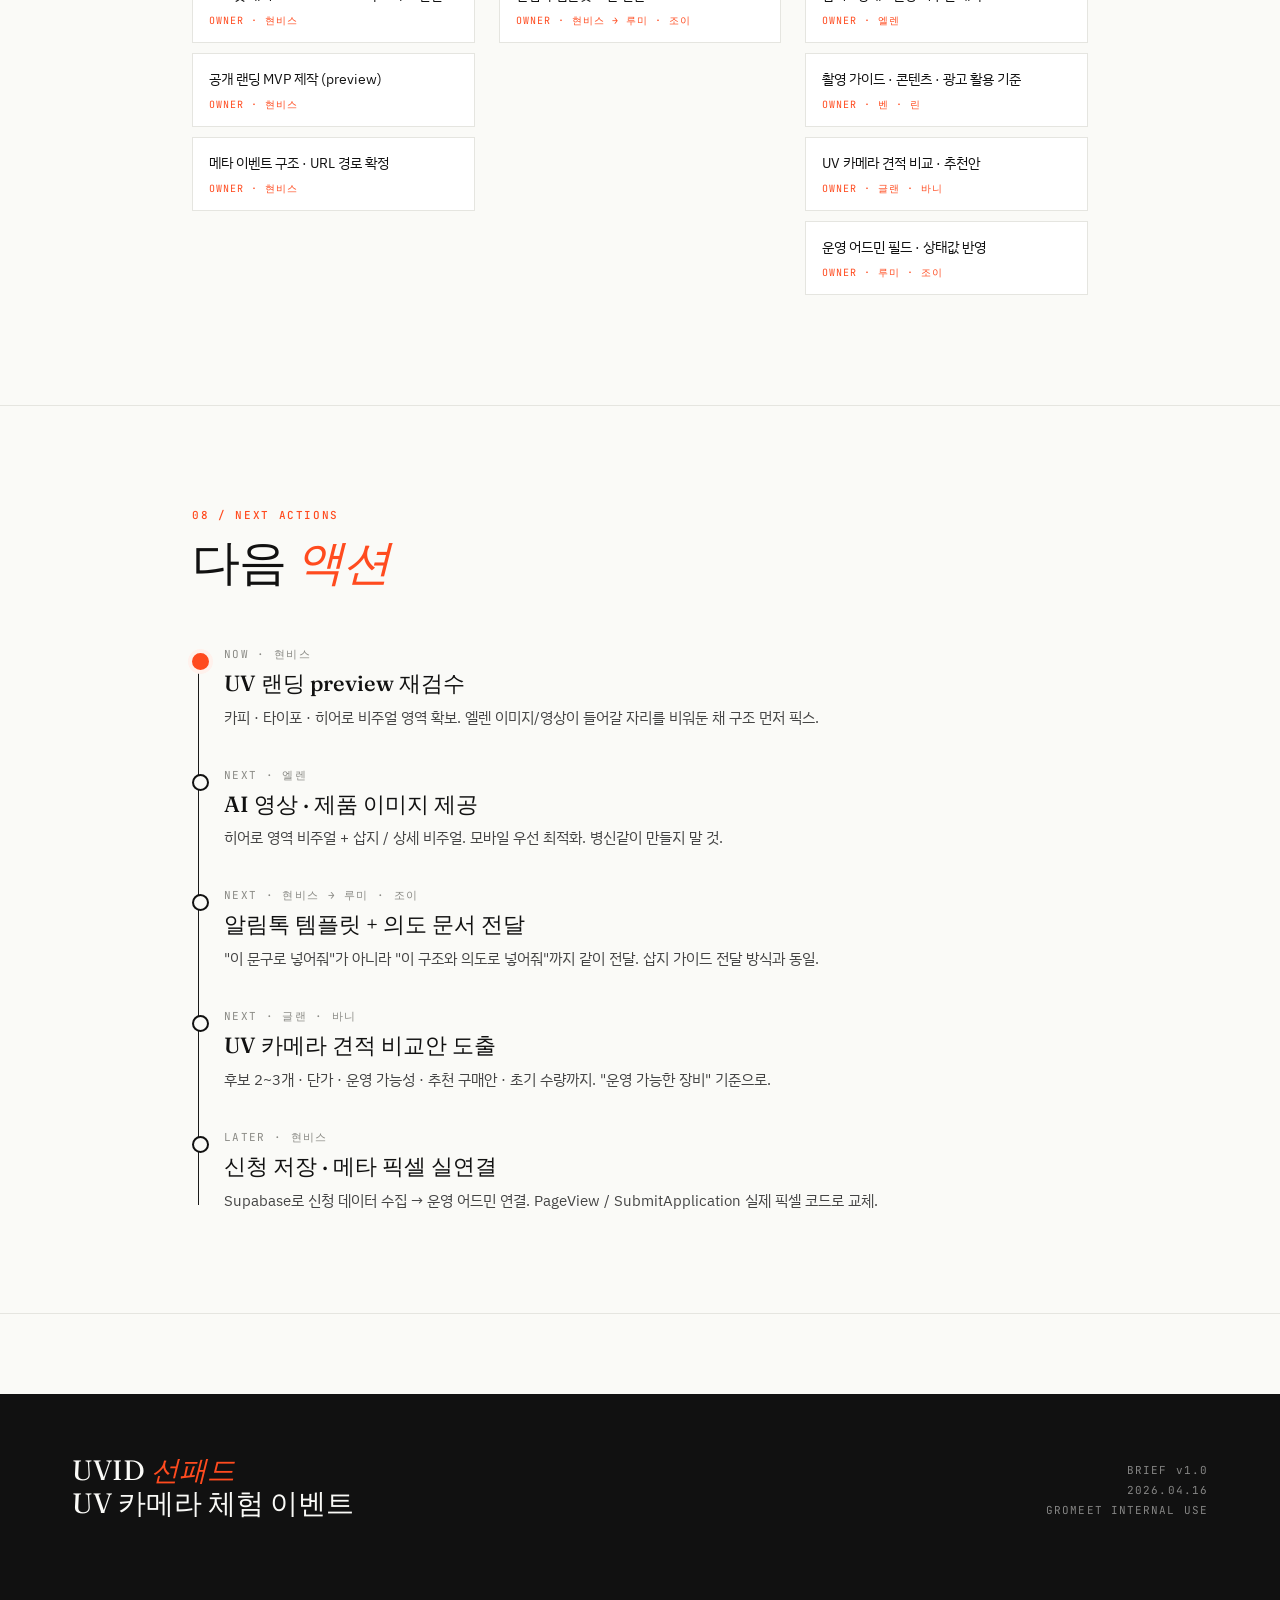
==== commit f5fd0757: "Refine UV brief pricing rationale" ====
--- a/event/uv-brief/index.html
+++ b/event/uv-brief/index.html
@@ -984,8 +984,9 @@
           <li><span>49,000원 본품</span><strong>카테고리 가격 방어</strong></li>
           <li><span>98,000원 2개</span><strong>무료배송 업셀</strong></li>
           <li><span>147,000원 3개</span><strong>케이스 증정으로 완성형 옵션</strong></li>
+          <li><span>옵션별 BEP ROAS</span><strong>1개 1.32 / 2개 1.29 / 3개 1.29</strong></li>
         </ul>
-        <div class="cost-note">일반 선크림 최저가 경쟁으로 내려가면 불리하다. 대신 수정화장 + 스킨케어 + 자외선차단 + 패드 편의성을 묶은 신규 카테고리형 프리미엄으로 설명해야 한다.</div>
+        <div class="cost-note">기존 선케어 시장보다 가격대는 높지만, 일반 선크림 최저가 경쟁으로 내려가면 메타 광고 지속 가능성이 무너진다. 대신 수정화장 + 스킨케어 + 자외선차단 + 패드 편의성을 묶은 신규 카테고리형 프리미엄으로 설명해야 한다.</div>
       </article>
     </div>
 
@@ -996,7 +997,8 @@
         <li>제품 메인 사용 시나리오는 <strong>아침 기초 사용</strong>, 서브 시나리오는 <strong>수정 화장 시 사용</strong>이다.</li>
         <li>선미스트 지연으로 <strong>선패드 선출시 전략</strong>이 먼저 잡혔고, UV 카메라 이벤트는 이 제품의 와우 모먼트를 눈으로 보이게 만드는 장치다.</li>
         <li>상세·결제 영역에서는 가격 인하보다 <strong>2개 무료배송 / 3개 케이스 증정</strong> 구조를 직관적으로 반복 노출하는 것이 핵심이다.</li>
-        <li>손익 메모 기준 주문이익은 1개 39,411원 / 2개 76,183원 / 3개 113,997원 수준으로 계산돼, 가격을 무리하게 낮추기보다 현재 오퍼 구조를 유지하는 쪽이 합리적이다.</li>
+        <li>손익 메모 기준 주문이익은 1개 39,411원 / 2개 76,183원 / 3개 113,997원 수준으로 계산돼, <strong>박리다매가 아니라 가치 입증을 통해 충분한 이익을 남겨야</strong> 메타 광고와 운영이 지속 가능하다.</li>
+        <li>이 구조는 <strong>앵커링 효과</strong>를 전제로 한다. 처음 가격을 낮게 시작하면 나중에 올리기 어렵고, 반대로 현재 가격을 기준점으로 잡아두면 이후 프로모션·할인 전략은 열 수 있다.</li>
       </ul>
     </div>
   </div>
